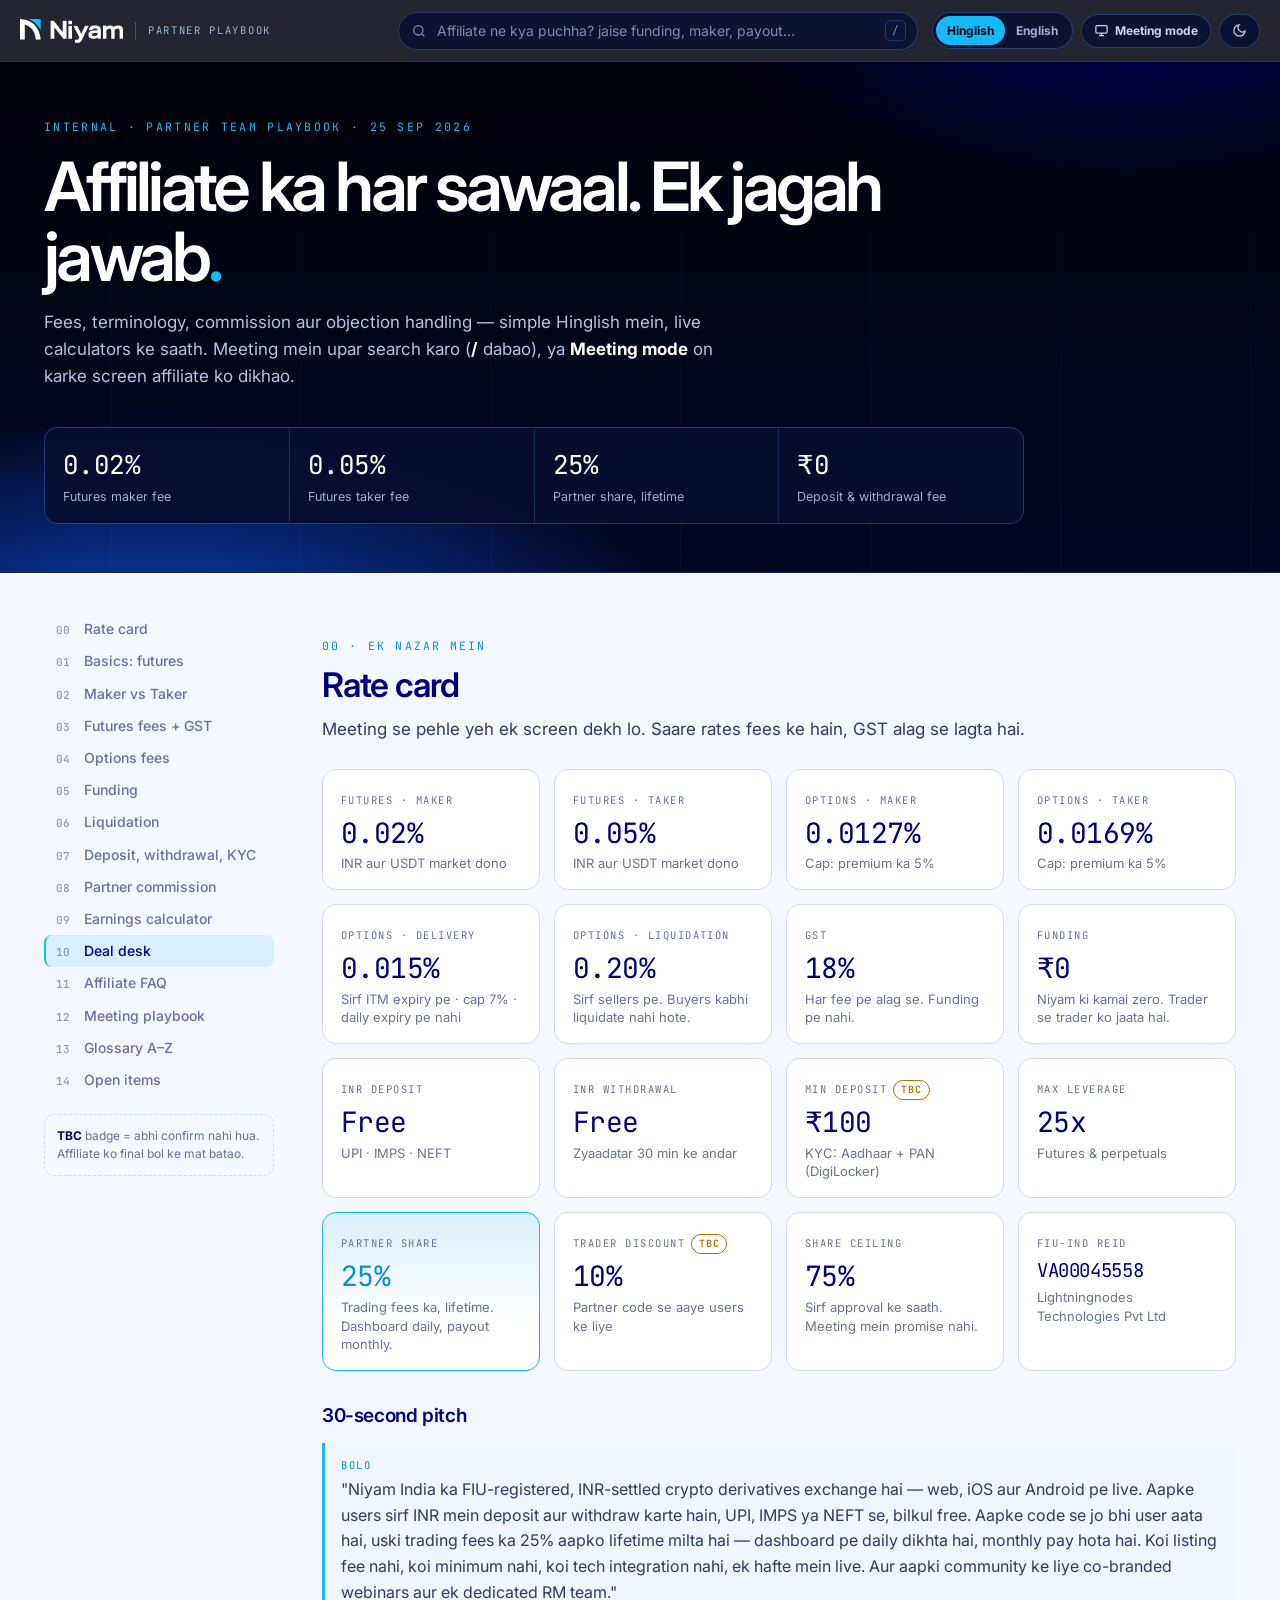
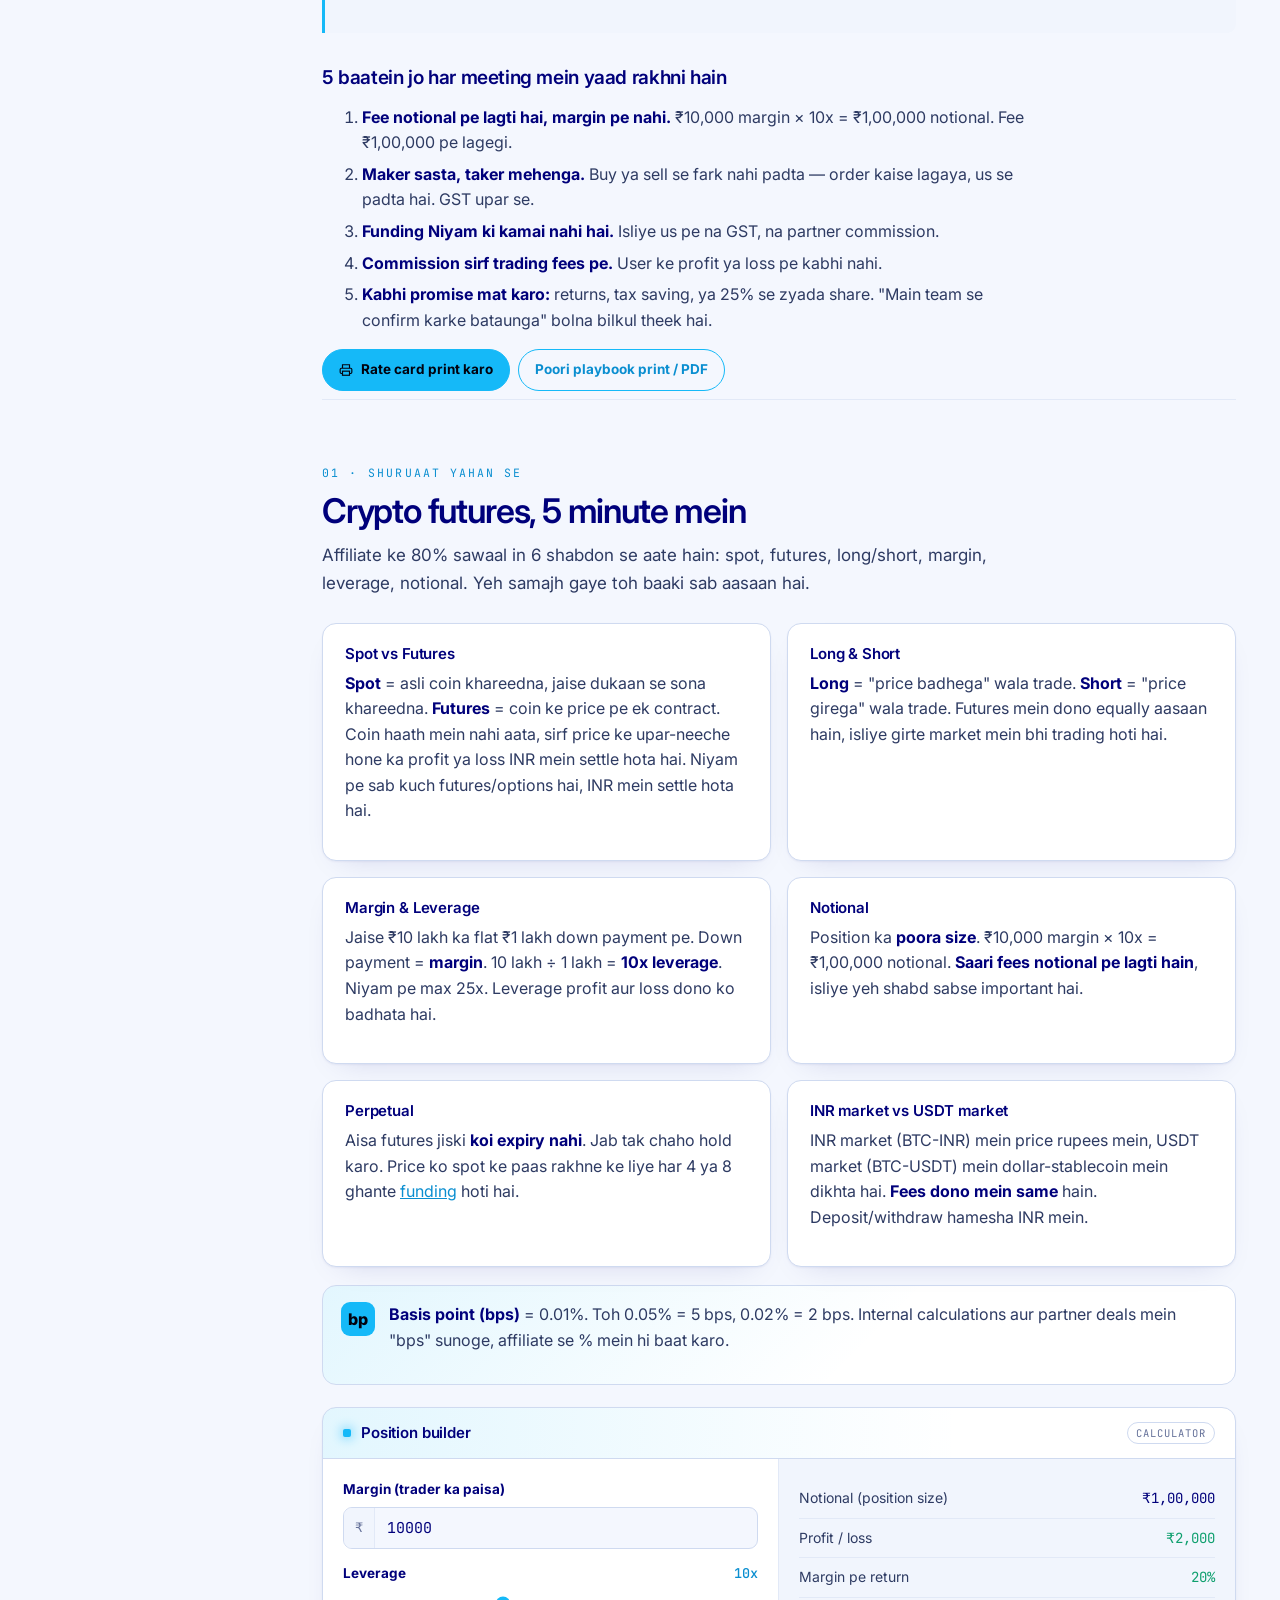
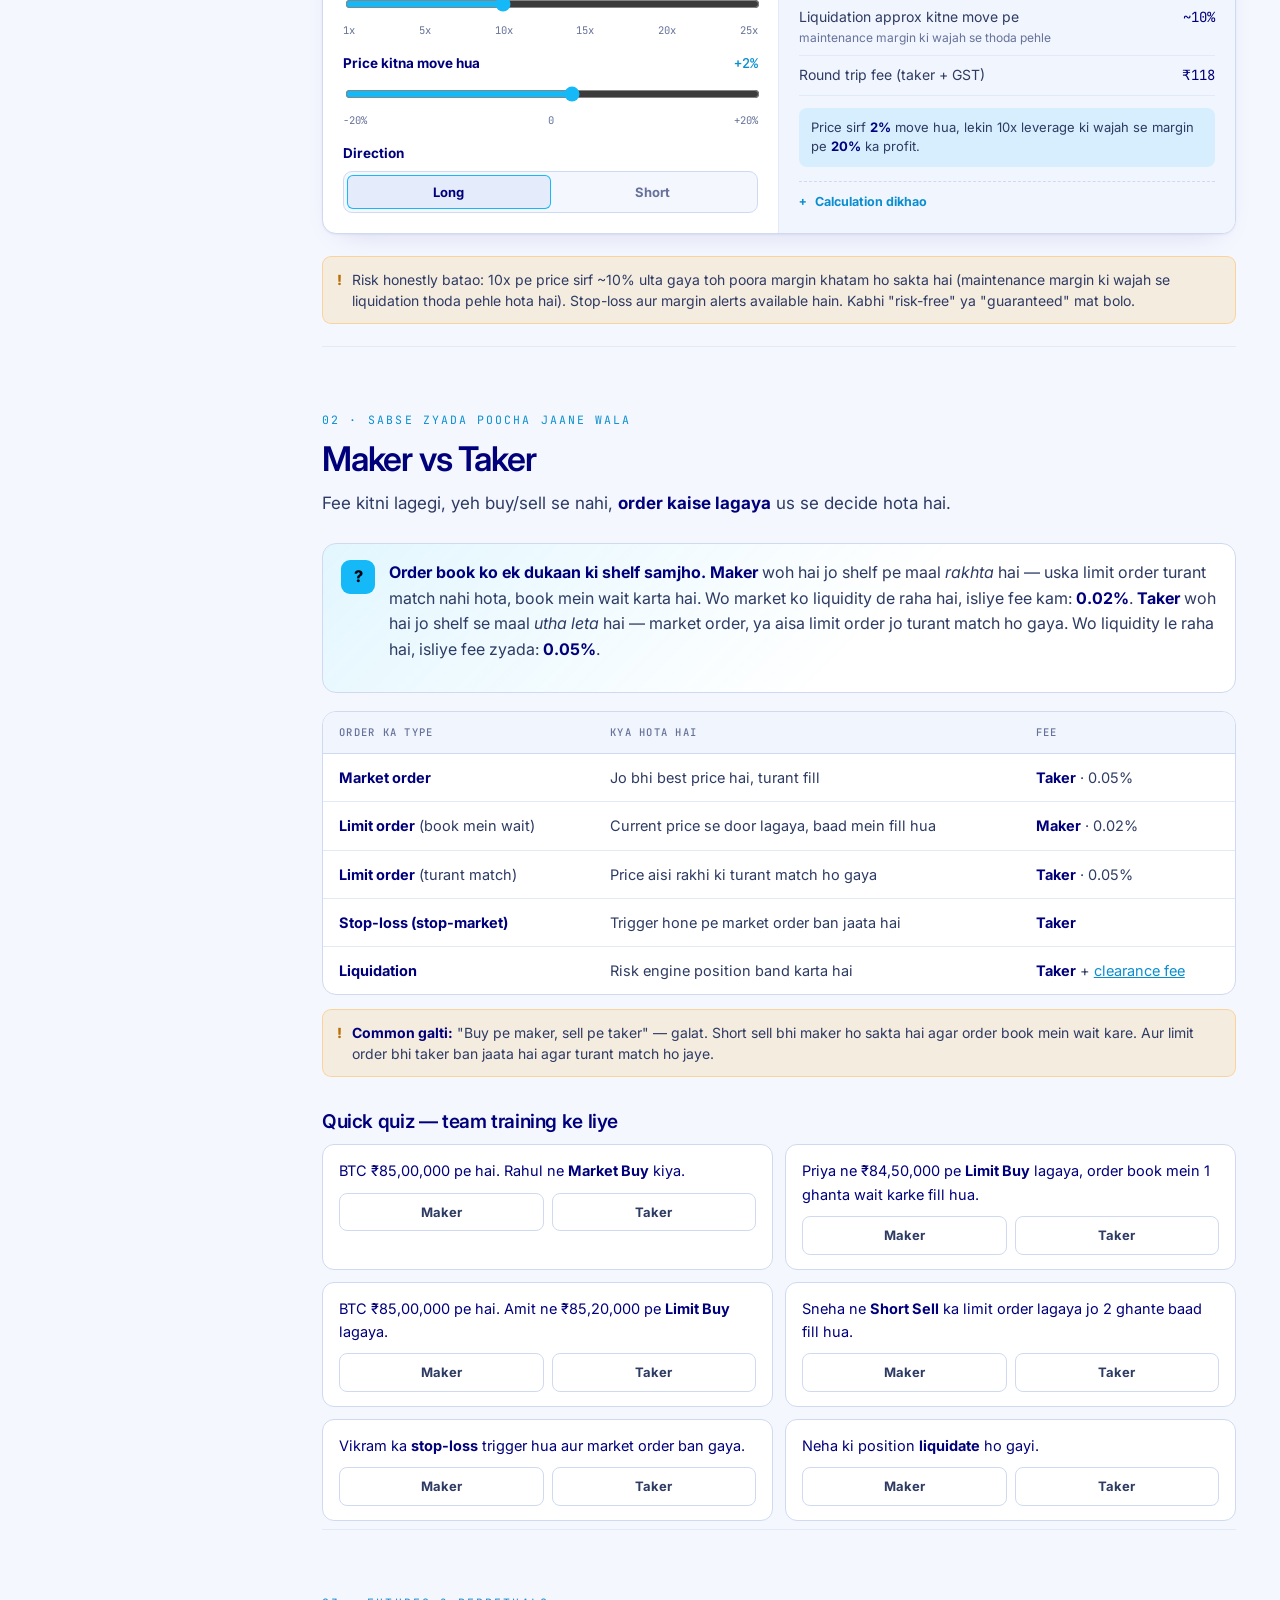
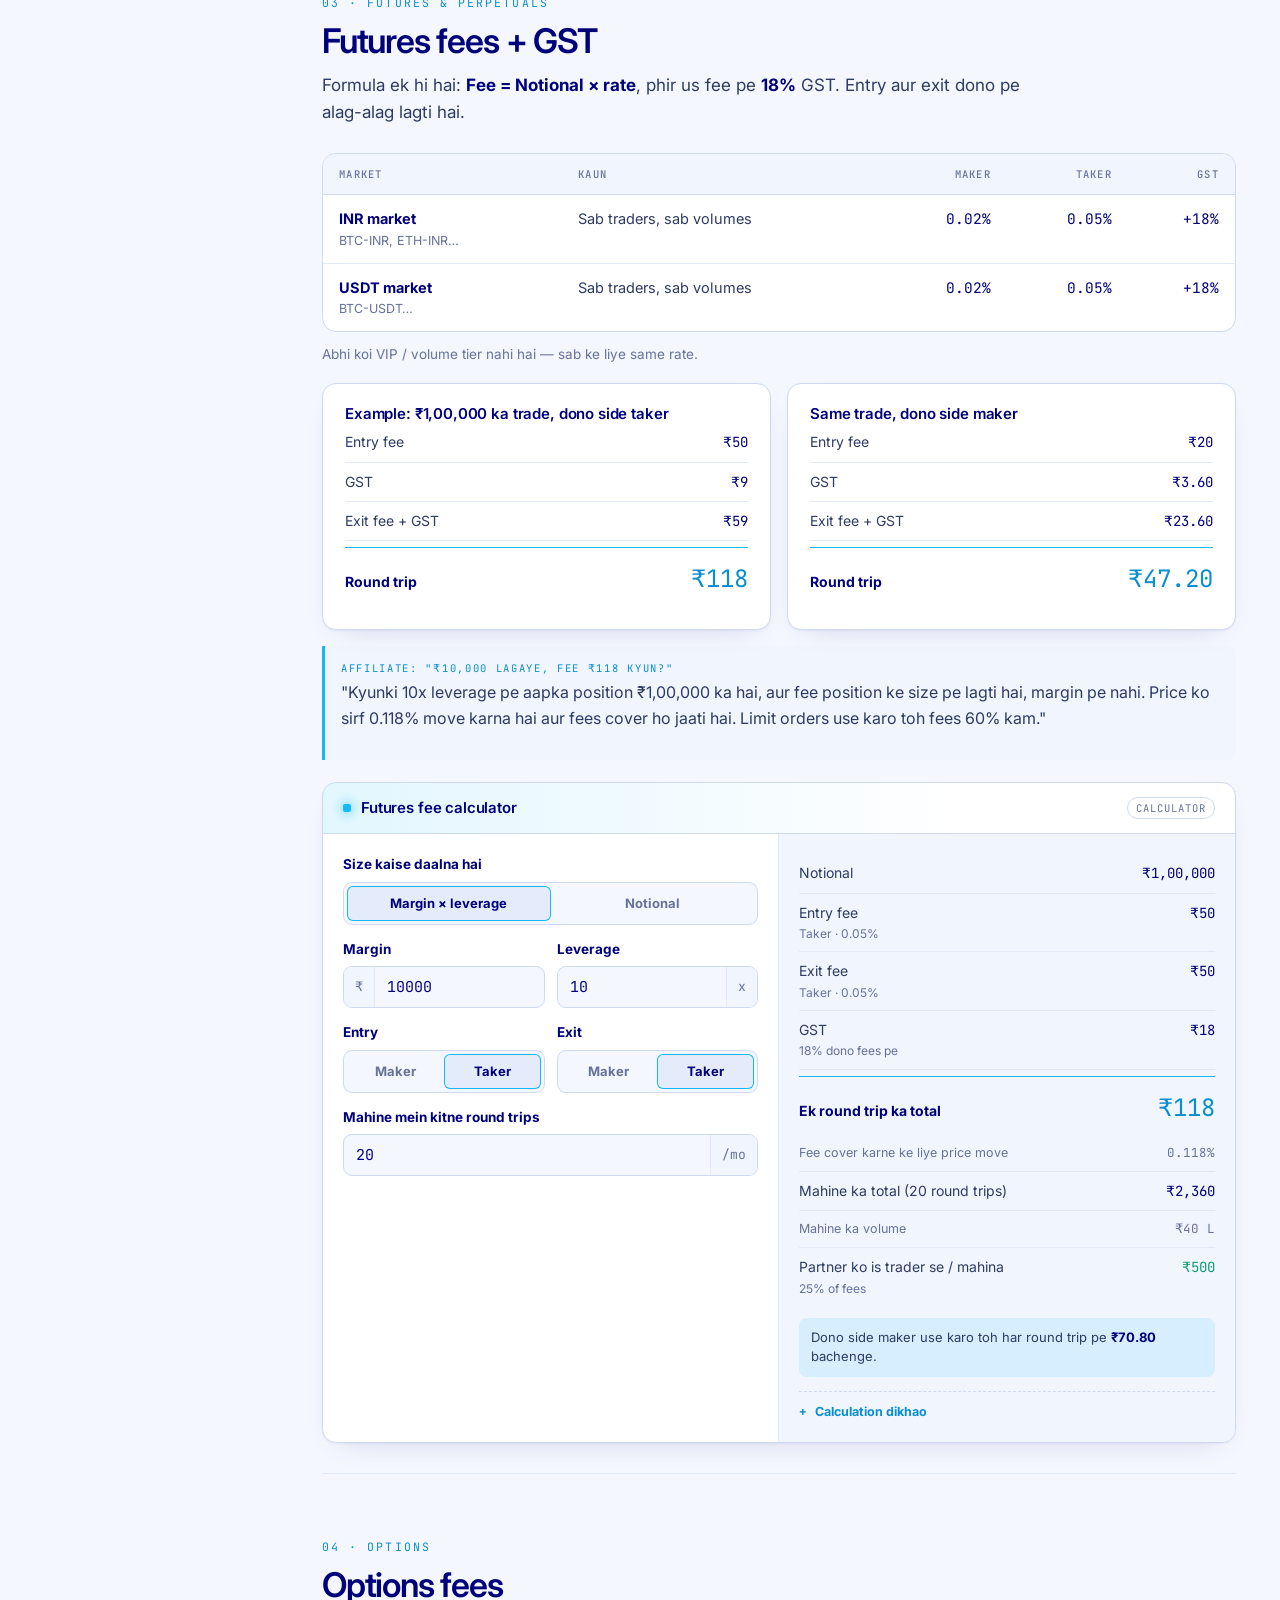
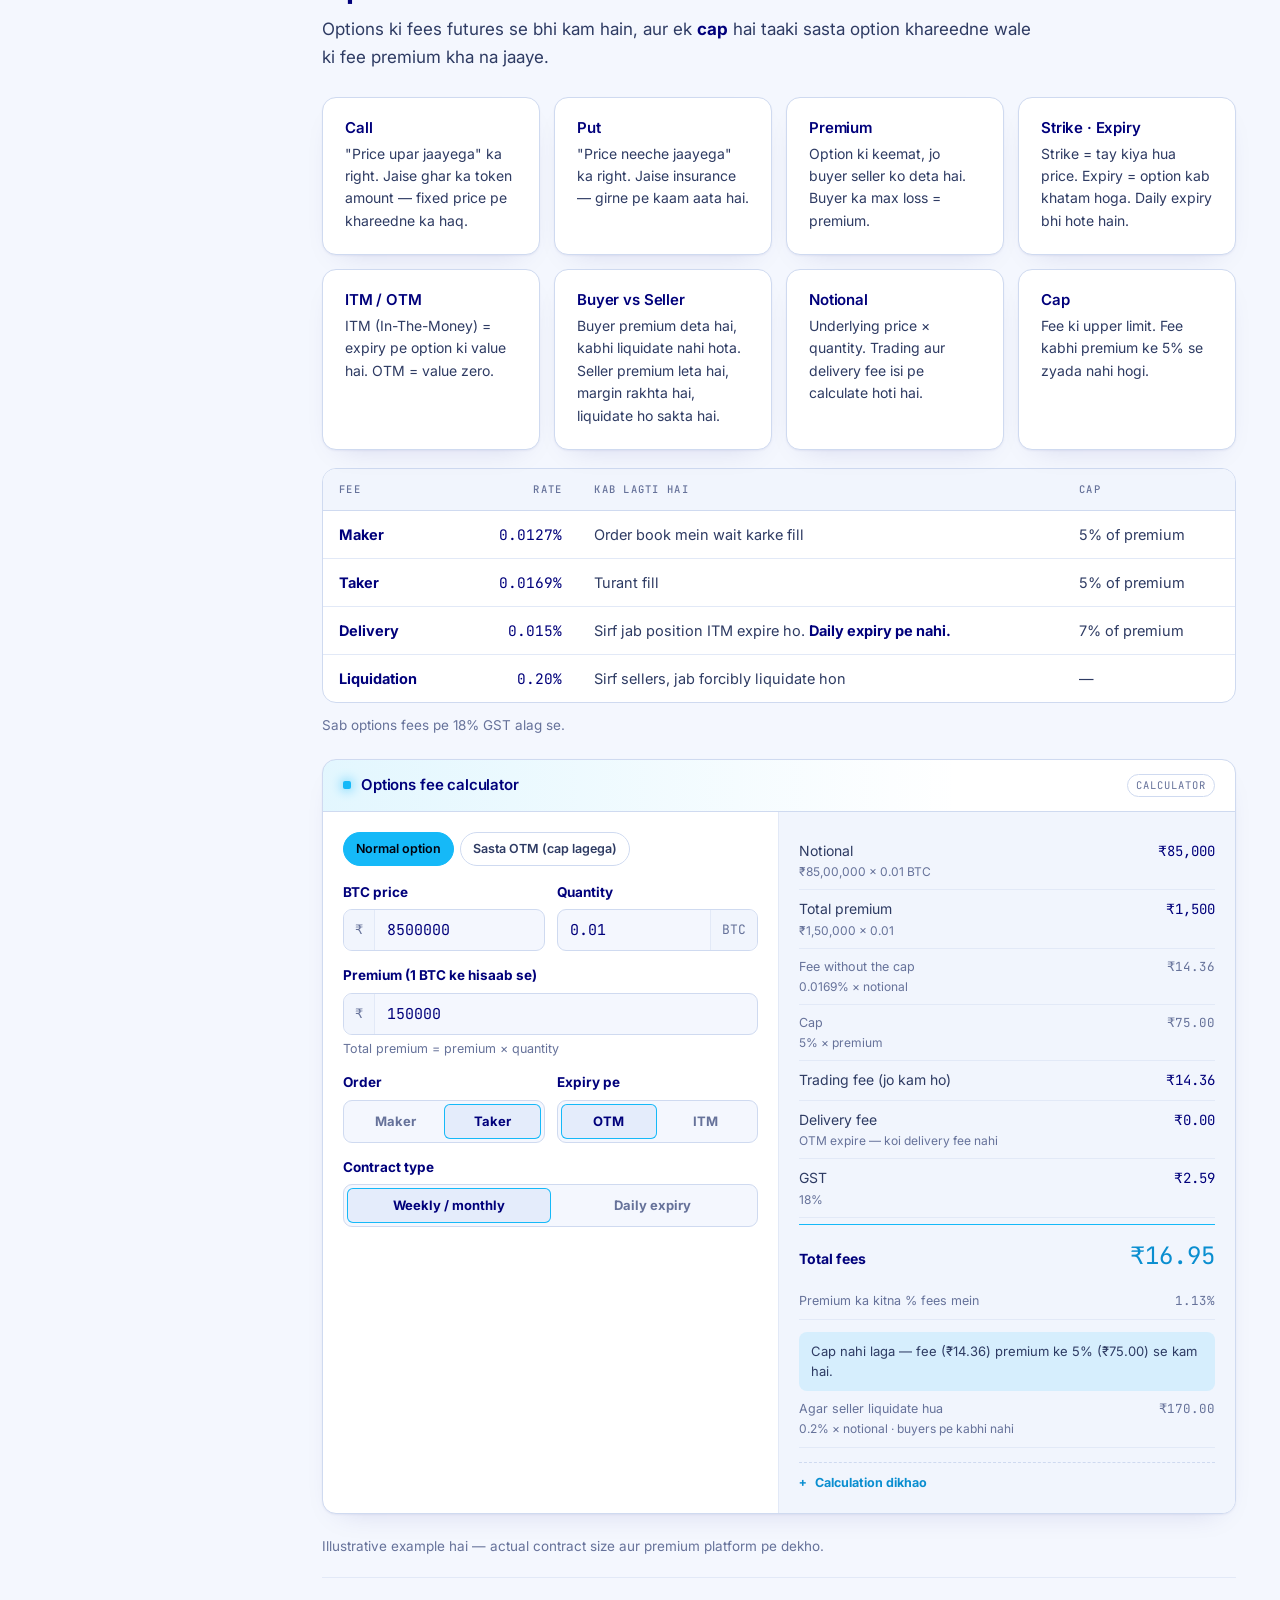
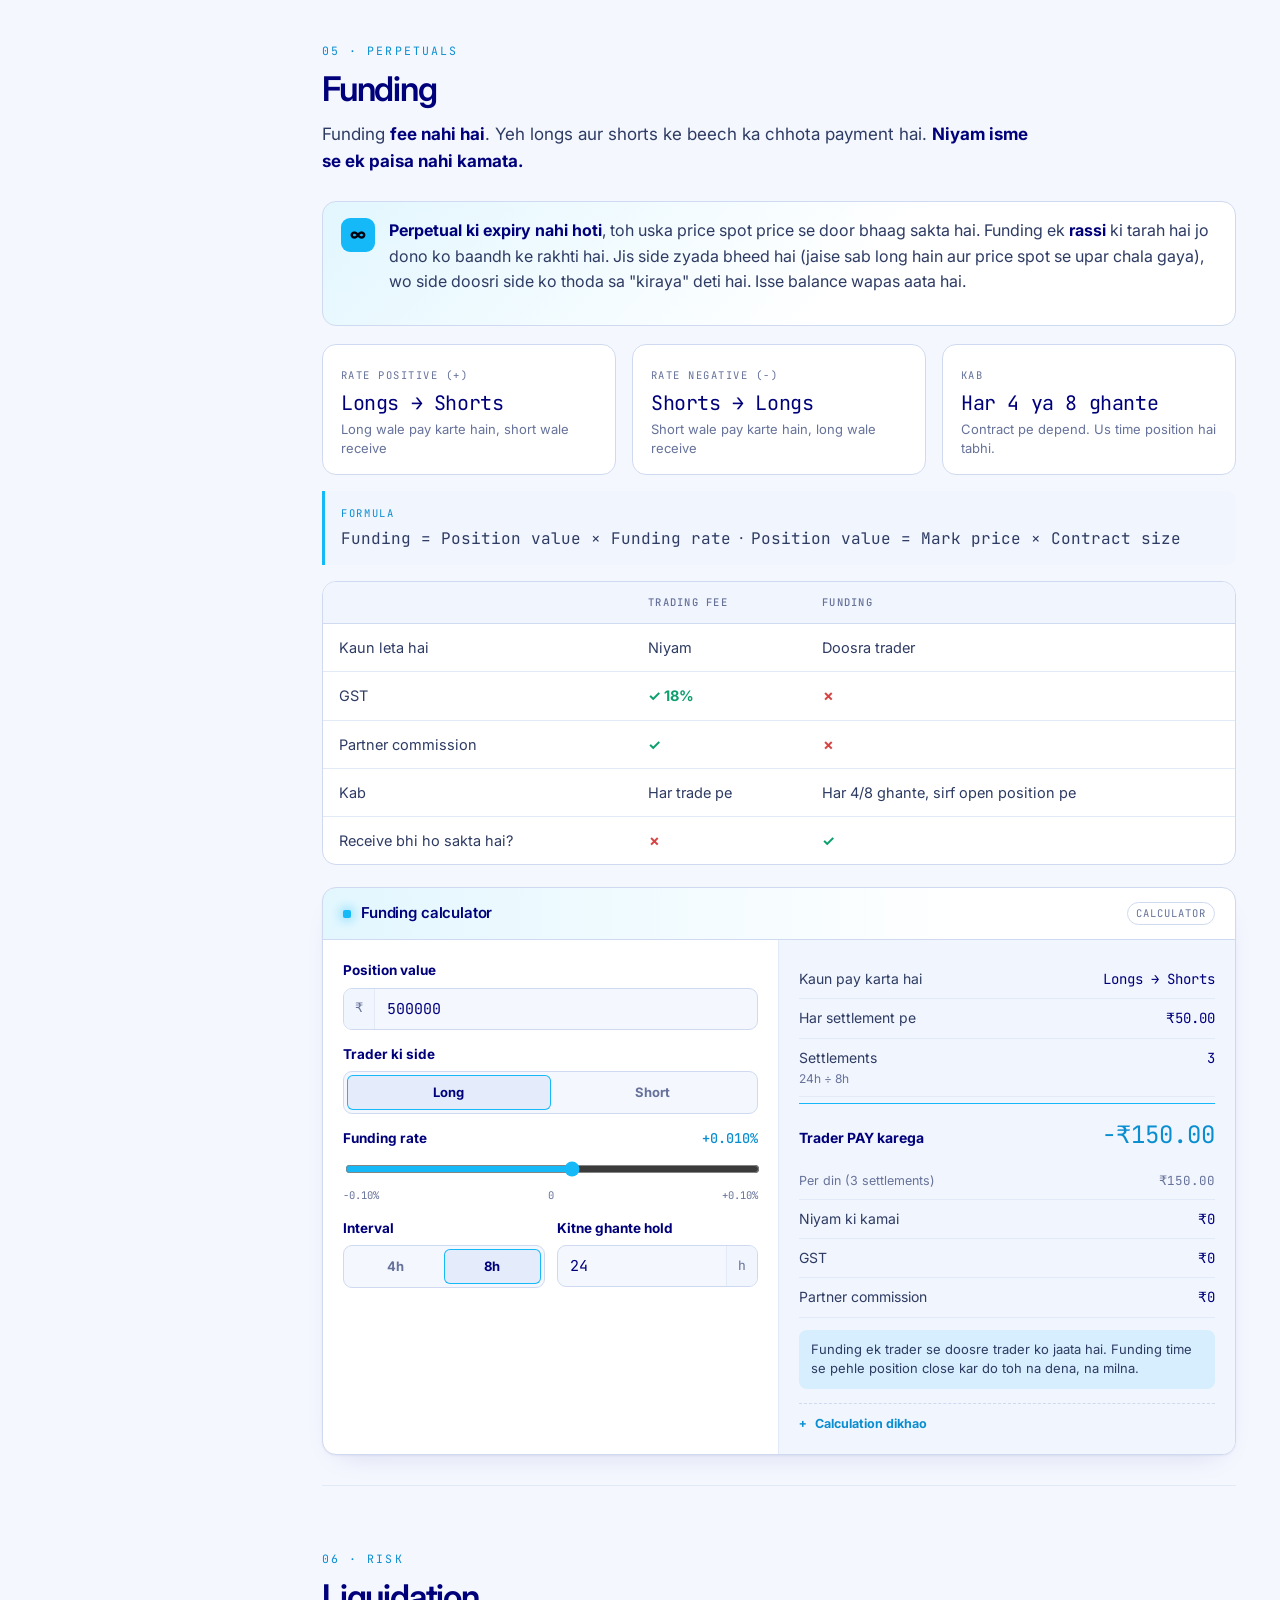
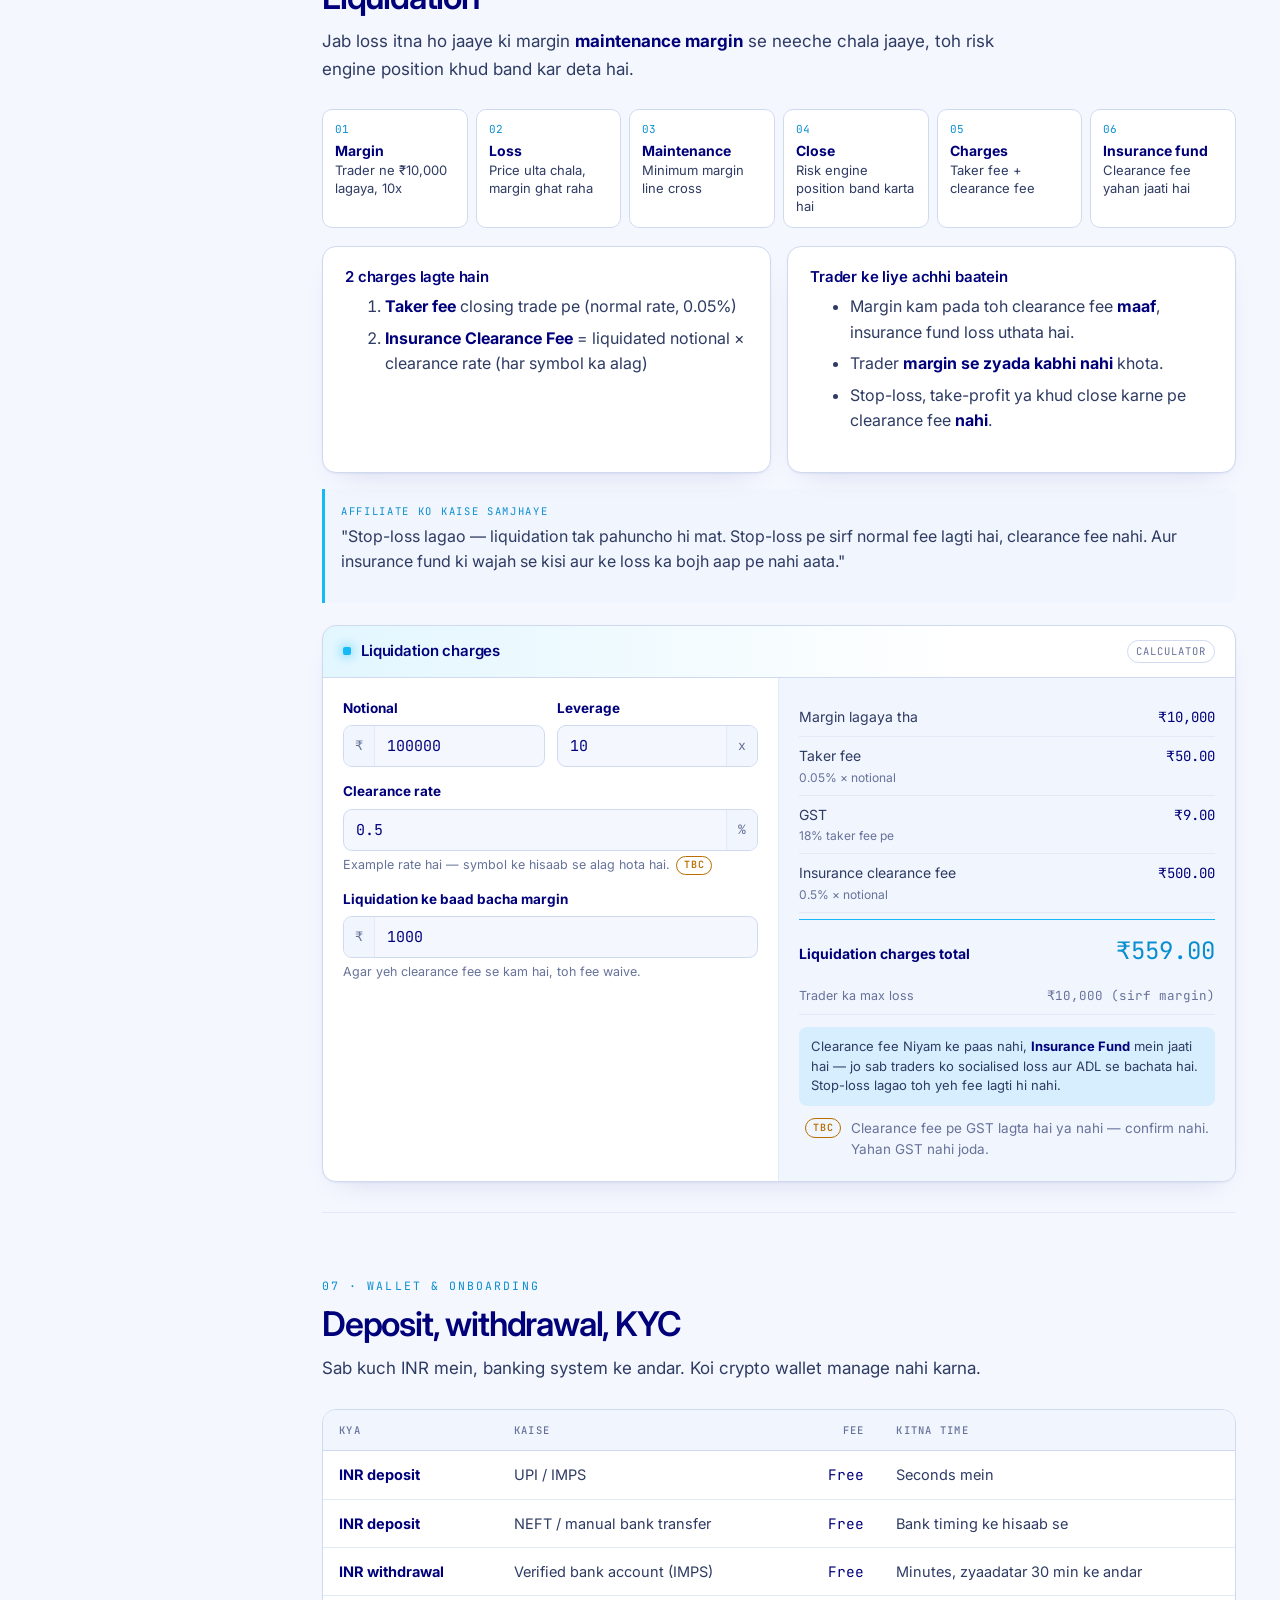
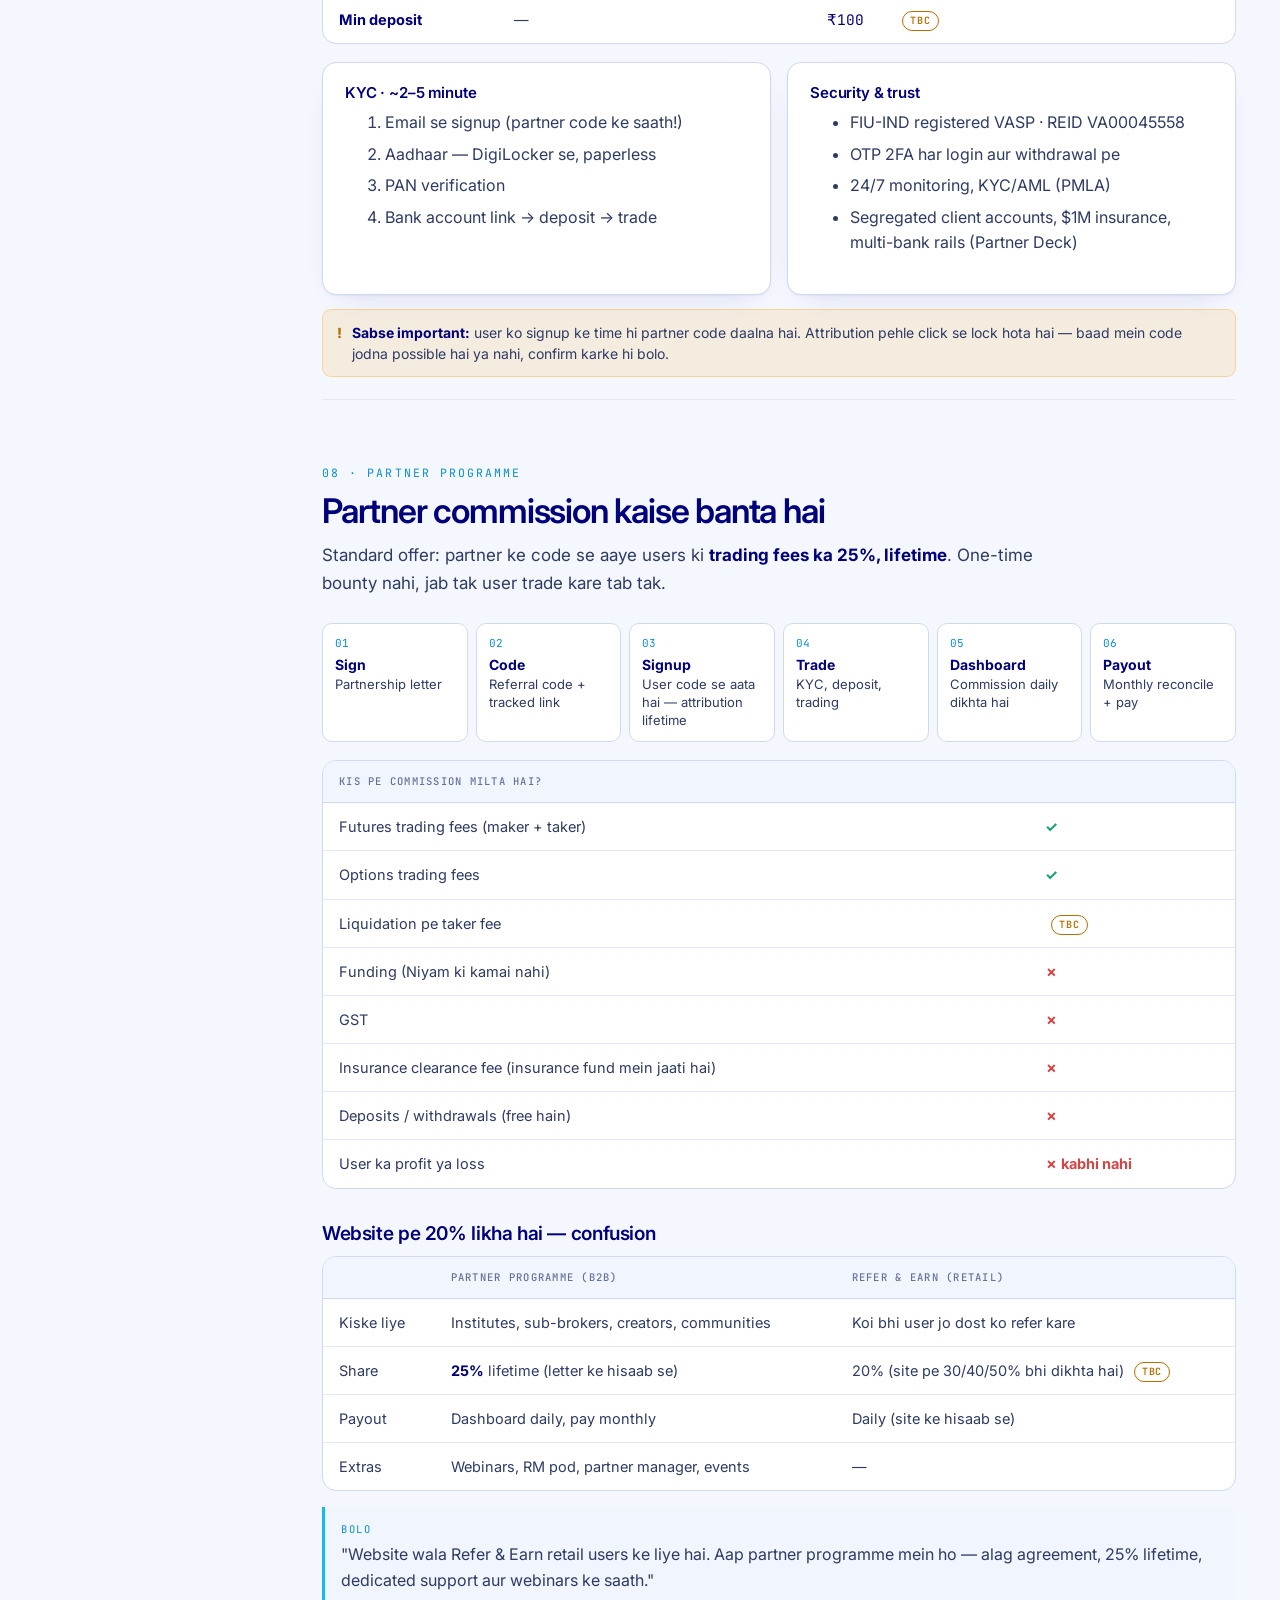
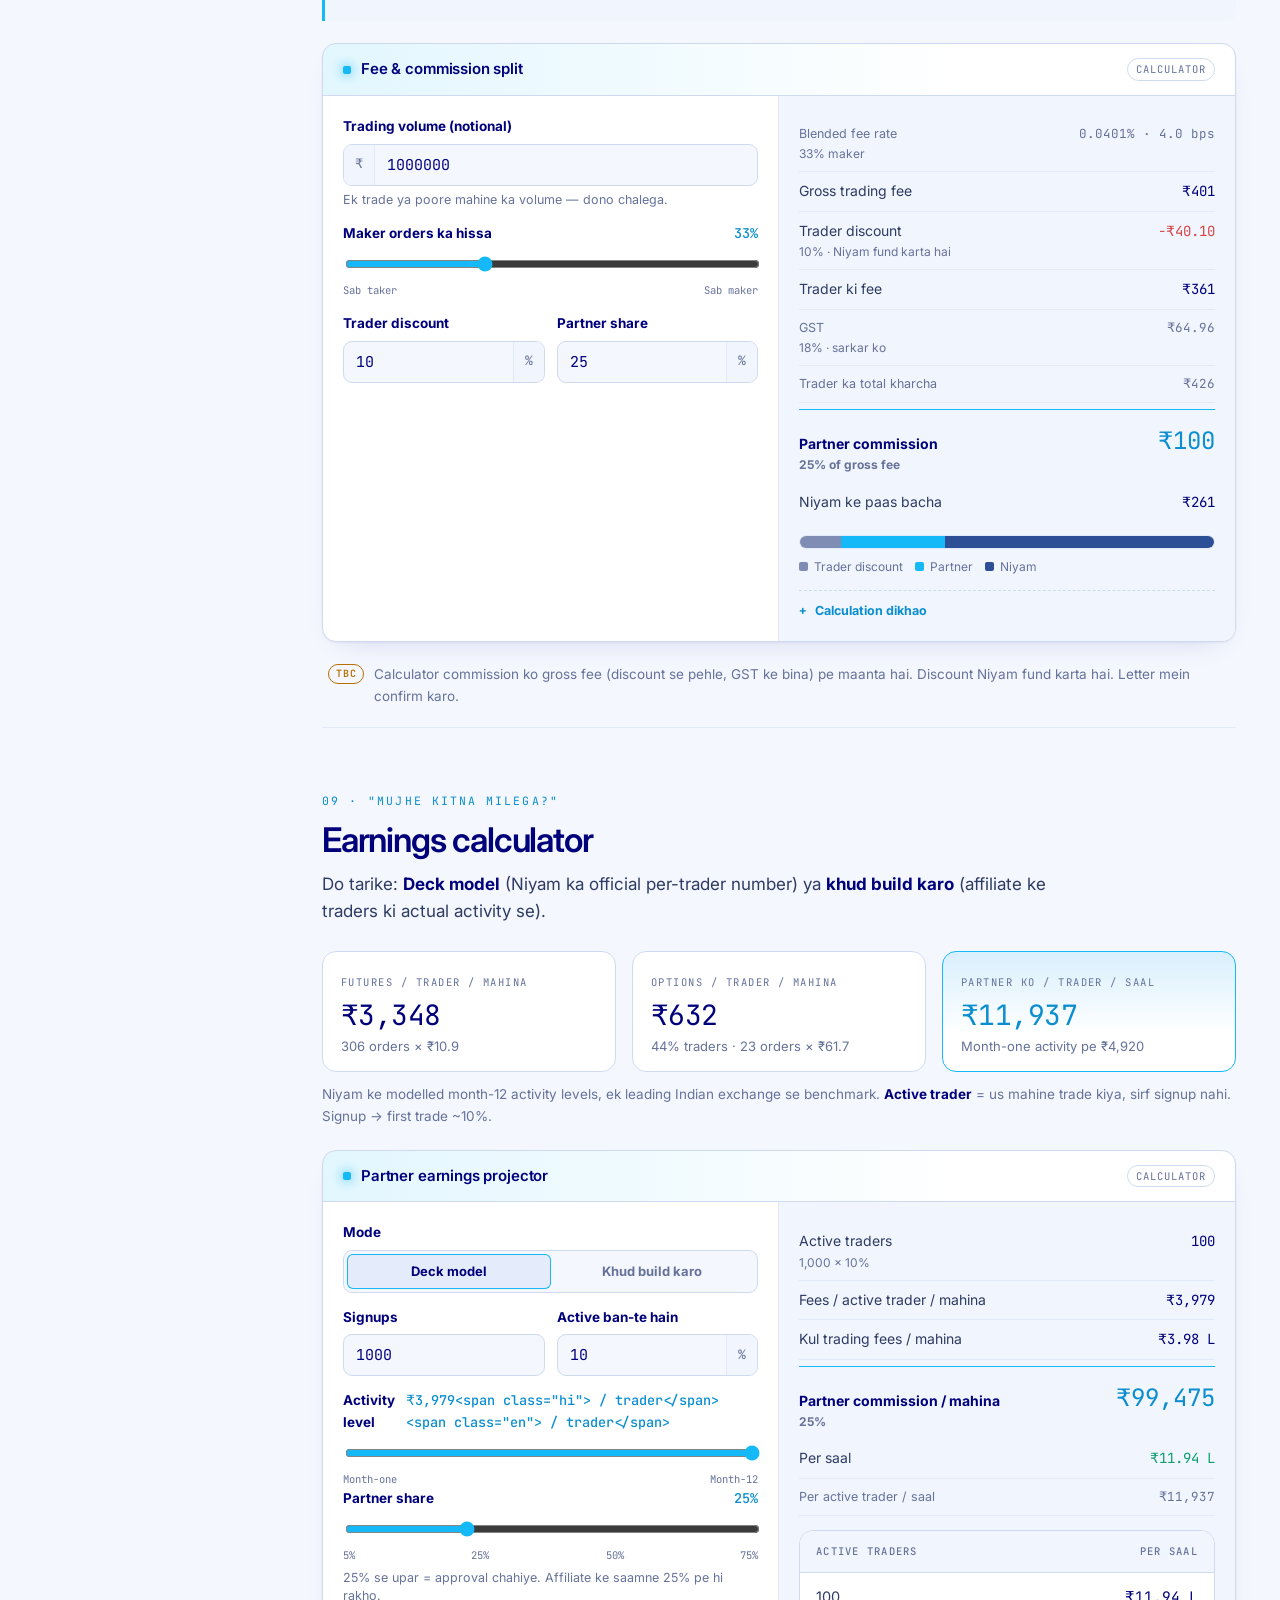
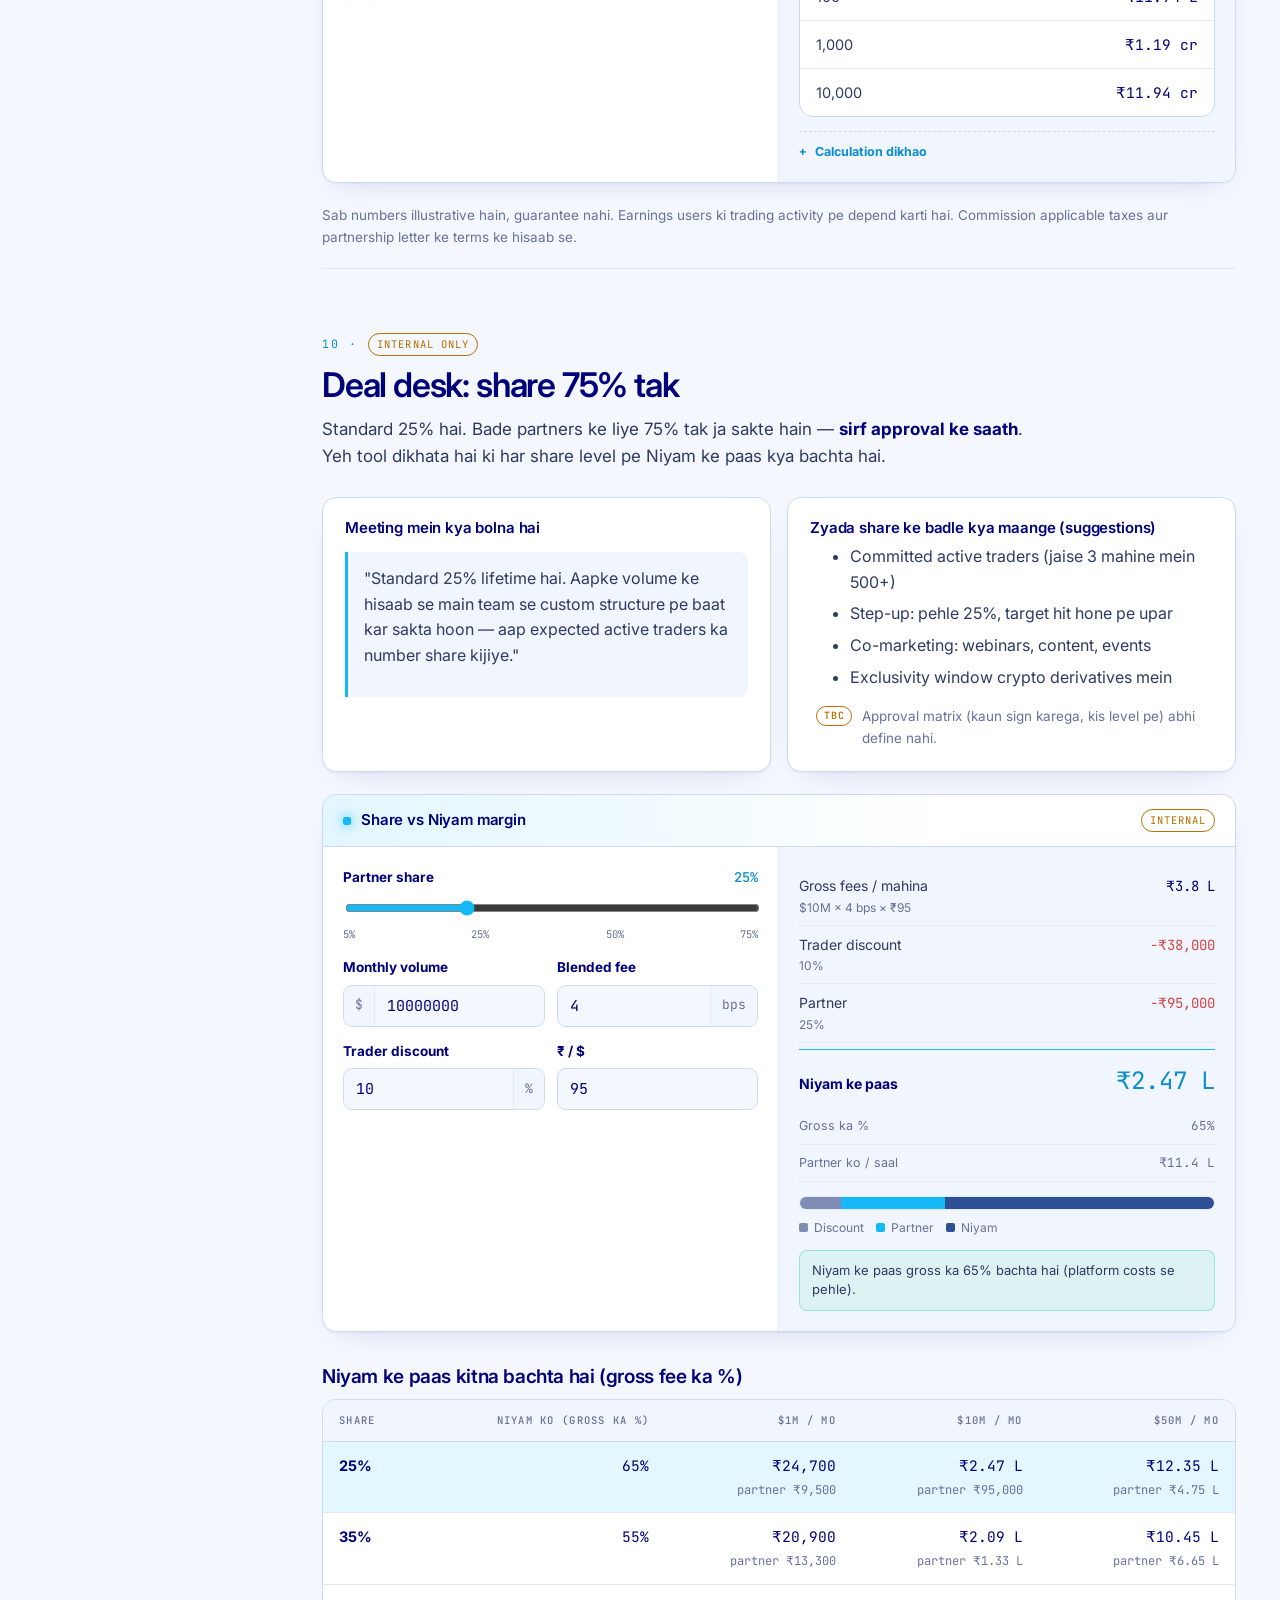
==== index.html @ 7d83d822 "Partner playbook: fees, terminology, commission and affiliate FAQ Internal guide for the partner tea" ====
<!DOCTYPE html>
<html lang="en" data-lang="hi" data-theme="dark" data-meeting="off">
<head>
<meta charset="utf-8">
<meta name="viewport" content="width=device-width, initial-scale=1">
<meta name="robots" content="noindex, nofollow">
<title>Niyam Partner Playbook</title>
<meta name="description" content="Internal playbook for the Niyam partner team: fees, terminology, commission and affiliate Q&A with live calculators.">
<link rel="icon" href="assets/img/niyam-logo.png">
<link rel="preconnect" href="https://fonts.googleapis.com">
<link rel="preconnect" href="https://fonts.gstatic.com" crossorigin>
<link href="https://fonts.googleapis.com/css2?family=Inter:wght@400;500;600;700;800&family=JetBrains+Mono:wght@400;500&display=swap" rel="stylesheet">
<link href="https://api.fontshare.com/v2/css?f[]=satoshi@400,500,700&display=swap" rel="stylesheet">
<link rel="stylesheet" href="assets/css/styles.css">
<script>
  // Apply saved preferences before paint.
  (function(){try{var d=document.documentElement,s=localStorage;
    var l=s.getItem('pb-lang'),t=s.getItem('pb-theme');
    if(l)d.dataset.lang=l;
    if(t)d.dataset.theme=t;else if(matchMedia('(prefers-color-scheme: light)').matches)d.dataset.theme='light';
  }catch(e){}})();
</script>
</head>
<body>

<!-- ============ TOP BAR ============ -->
<header class="topbar">
  <a class="brand" href="#top" aria-label="Niyam Partner Playbook, back to top">
    <img src="assets/img/niyam-logo.png" alt="Niyam">
    <span class="rule" aria-hidden="true"></span>
    <span class="tag">Partner Playbook</span>
  </a>
  <div class="search" role="search">
    <svg width="16" height="16" viewBox="0 0 24 24" fill="none" stroke="currentColor" stroke-width="2" aria-hidden="true"><circle cx="11" cy="11" r="7"/><path d="m20 20-3.5-3.5"/></svg>
    <input id="q" type="search" autocomplete="off" spellcheck="false" aria-label="Search the playbook" aria-controls="results">
    <kbd>/</kbd>
    <div class="results" id="results" role="listbox" hidden></div>
  </div>
  <div class="controls">
    <div class="seg" role="group" aria-label="Language">
      <button type="button" data-setlang="hi">Hinglish</button>
      <button type="button" data-setlang="en">English</button>
    </div>
    <button class="iconbtn" type="button" id="meetingBtn" aria-pressed="false" title="Hide internal notes before showing the screen to an affiliate">
      <svg width="15" height="15" viewBox="0 0 24 24" fill="none" stroke="currentColor" stroke-width="2" aria-hidden="true"><rect x="3" y="4" width="18" height="12" rx="2"/><path d="M8 20h8M12 16v4"/></svg>
      <span class="lbl">Meeting mode</span>
    </button>
    <button class="iconbtn" type="button" id="themeBtn" aria-label="Toggle light or dark theme">
      <svg width="15" height="15" viewBox="0 0 24 24" fill="none" stroke="currentColor" stroke-width="2" aria-hidden="true"><path d="M21 12.8A9 9 0 1 1 11.2 3a7 7 0 0 0 9.8 9.8z"/></svg>
    </button>
  </div>
</header>
<div class="ribbon" role="status">
  <span class="hi">Meeting mode ON — internal notes, Niyam margins aur deal desk chhupe hue hain. Screen share karna safe hai.</span>
  <span class="en">Meeting mode is on. Internal notes, Niyam margins and the deal desk are hidden, so the screen is safe to share.</span>
</div>

<!-- ============ HERO ============ -->
<section class="hero" id="top">
  <div class="hero-in">
    <p class="kicker">Internal · Partner team playbook · <span data-r="updated"></span></p>
    <h1><span class="hi">Affiliate ka har sawaal. Ek jagah jawab<span class="dot">.</span></span><span class="en">Every affiliate question. One place<span class="dot">.</span></span></h1>
    <p class="lede hi">Fees, terminology, commission aur objection handling — simple Hinglish mein, live calculators ke saath. Meeting mein upar search karo (<b style="color:#fff">/</b> dabao), ya <b style="color:#fff">Meeting mode</b> on karke screen affiliate ko dikhao.</p>
    <p class="lede en">Fees, terminology, commission and objection handling in plain language, with live calculators. During a meeting, search from the top bar (press <b style="color:#fff">/</b>) or turn on <b style="color:#fff">Meeting mode</b> before showing the screen to the affiliate.</p>
    <div class="hero-stats">
      <div><span class="v" data-r="futMaker"></span><span class="k"><span class="hi">Futures maker fee</span><span class="en">Futures maker fee</span></span></div>
      <div><span class="v" data-r="futTaker"></span><span class="k"><span class="hi">Futures taker fee</span><span class="en">Futures taker fee</span></span></div>
      <div><span class="v" data-r="share"></span><span class="k"><span class="hi">Partner share, lifetime</span><span class="en">Partner share, lifetime</span></span></div>
      <div><span class="v">₹0</span><span class="k"><span class="hi">Deposit &amp; withdrawal fee</span><span class="en">Deposit &amp; withdrawal fee</span></span></div>
    </div>
  </div>
</section>

<div class="layout">

<!-- ============ TOC ============ -->
<nav class="toc" aria-label="Sections">
  <ol id="tocList">
    <li><a href="#cheatsheet"><span class="n">00</span><span class="hi">Rate card</span><span class="en">Rate card</span></a></li>
    <li><a href="#basics"><span class="n">01</span><span class="hi">Basics: futures</span><span class="en">Futures basics</span></a></li>
    <li><a href="#makertaker"><span class="n">02</span>Maker vs Taker</a></li>
    <li><a href="#futures"><span class="n">03</span><span class="hi">Futures fees + GST</span><span class="en">Futures fees + GST</span></a></li>
    <li><a href="#options"><span class="n">04</span><span class="hi">Options fees</span><span class="en">Options fees</span></a></li>
    <li><a href="#funding"><span class="n">05</span>Funding</a></li>
    <li><a href="#liquidation"><span class="n">06</span>Liquidation</a></li>
    <li><a href="#wallet"><span class="n">07</span><span class="hi">Deposit, withdrawal, KYC</span><span class="en">Deposits, withdrawals, KYC</span></a></li>
    <li><a href="#commission"><span class="n">08</span><span class="hi">Partner commission</span><span class="en">Partner commission</span></a></li>
    <li><a href="#earnings"><span class="n">09</span><span class="hi">Earnings calculator</span><span class="en">Earnings calculator</span></a></li>
    <li class="internal"><a href="#dealdesk"><span class="n">10</span>Deal desk</a></li>
    <li><a href="#faq"><span class="n">11</span><span class="hi">Affiliate FAQ</span><span class="en">Affiliate FAQ</span></a></li>
    <li><a href="#meeting"><span class="n">12</span><span class="hi">Meeting playbook</span><span class="en">Meeting playbook</span></a></li>
    <li><a href="#glossary"><span class="n">13</span><span class="hi">Glossary A–Z</span><span class="en">Glossary A–Z</span></a></li>
    <li class="internal"><a href="#open"><span class="n">14</span><span class="hi">Open items</span><span class="en">Open items</span></a></li>
  </ol>
  <div class="tocfoot internal">
    <span class="hi"><b>TBC</b> badge = abhi confirm nahi hua. Affiliate ko final bol ke mat batao.</span>
    <span class="en"><b>TBC</b> badge = not confirmed yet. Don't present it to an affiliate as final.</span>
  </div>
</nav>

<main id="main">

<!-- ============ 00 CHEAT SHEET ============ -->
<section class="sec" id="cheatsheet">
  <div class="sec-hd">
    <div class="eyebrow">00 · <span class="hi">Ek nazar mein</span><span class="en">At a glance</span></div>
    <h2><span class="hi">Rate card</span><span class="en">Rate card</span></h2>
    <p class="lead hi">Meeting se pehle yeh ek screen dekh lo. Saare rates fees ke hain, GST alag se lagta hai.</p>
    <p class="lead en">Look at this one screen before any meeting. All rates are fees only; GST is charged on top.</p>
  </div>

  <div class="grid4">
    <div class="tile"><span class="k">Futures · Maker</span><span class="v" data-r="futMaker"></span><span class="d hi">INR aur USDT market dono</span><span class="d en">Both INR and USDT markets</span></div>
    <div class="tile"><span class="k">Futures · Taker</span><span class="v" data-r="futTaker"></span><span class="d hi">INR aur USDT market dono</span><span class="d en">Both INR and USDT markets</span></div>
    <div class="tile"><span class="k">Options · Maker</span><span class="v" data-r="optMaker"></span><span class="d hi">Cap: premium ka <span data-r="optCap"></span></span><span class="d en">Capped at <span data-r="optCap"></span> of premium</span></div>
    <div class="tile"><span class="k">Options · Taker</span><span class="v" data-r="optTaker"></span><span class="d hi">Cap: premium ka <span data-r="optCap"></span></span><span class="d en">Capped at <span data-r="optCap"></span> of premium</span></div>
    <div class="tile"><span class="k">Options · Delivery</span><span class="v" data-r="optDelivery"></span><span class="d hi">Sirf ITM expiry pe · cap <span data-r="optDeliveryCap"></span> · daily expiry pe nahi</span><span class="d en">ITM expiry only · cap <span data-r="optDeliveryCap"></span> · none on daily expiry</span></div>
    <div class="tile"><span class="k">Options · Liquidation</span><span class="v" data-r="optLiq"></span><span class="d hi">Sirf sellers pe. Buyers kabhi liquidate nahi hote.</span><span class="d en">Sellers only. Buyers are never liquidated.</span></div>
    <div class="tile"><span class="k">GST</span><span class="v" data-r="gst"></span><span class="d hi">Har fee pe alag se. Funding pe nahi.</span><span class="d en">On each fee separately. Not on funding.</span></div>
    <div class="tile"><span class="k">Funding</span><span class="v">₹0</span><span class="d hi">Niyam ki kamai zero. Trader se trader ko jaata hai.</span><span class="d en">Niyam earns nothing. It flows trader to trader.</span></div>
    <div class="tile"><span class="k">INR deposit</span><span class="v">Free</span><span class="d">UPI · IMPS · NEFT</span></div>
    <div class="tile"><span class="k">INR withdrawal</span><span class="v">Free</span><span class="d hi">Zyaadatar 30 min ke andar</span><span class="d en">Most within 30 minutes</span></div>
    <div class="tile"><span class="k"><span class="hi">Min deposit</span><span class="en">Min deposit</span><span class="tbc internal" title="Site says Rs 100 in one place and 'No minimum deposit' in the footer">TBC</span></span><span class="v" data-r="minDep"></span><span class="d hi">KYC: Aadhaar + PAN (DigiLocker)</span><span class="d en">KYC: Aadhaar + PAN (DigiLocker)</span></div>
    <div class="tile"><span class="k">Max leverage</span><span class="v" data-r="maxLev"></span><span class="d hi">Futures &amp; perpetuals</span><span class="d en">Futures &amp; perpetuals</span></div>
    <div class="tile hl"><span class="k">Partner share</span><span class="v" data-r="share"></span><span class="d hi">Trading fees ka, lifetime. Dashboard daily, payout monthly.</span><span class="d en">Of trading fees, for life. Dashboard daily, paid monthly.</span></div>
    <div class="tile"><span class="k"><span class="hi">Trader discount</span><span class="en">Trader discount</span><span class="tbc" title="Site shows 10% (refer page) and 30% for 2 months (homepage)">TBC</span></span><span class="v" data-r="disc"></span><span class="d hi">Partner code se aaye users ke liye</span><span class="d en">For users who join with a partner code</span></div>
    <div class="tile internal"><span class="k">Share ceiling</span><span class="v" data-r="shareMax"></span><span class="d hi">Sirf approval ke saath. Meeting mein promise nahi.</span><span class="d en">Only with approval. Never promise it in the room.</span></div>
    <div class="tile"><span class="k">FIU-IND REID</span><span class="v" style="font-size:19px" data-r="fiuReid"></span><span class="d">Lightningnodes Technologies Pvt Ltd</span></div>
  </div>

  <div class="subsec">
    <h3><span class="hi">30-second pitch</span><span class="en">The 30-second pitch</span></h3>
    <div class="say">
      <span class="who"><span class="hi">Bolo</span><span class="en">Say</span></span>
      <p class="hi">"Niyam India ka FIU-registered, INR-settled crypto derivatives exchange hai — web, iOS aur Android pe live. Aapke users sirf INR mein deposit aur withdraw karte hain, UPI, IMPS ya NEFT se, bilkul free. Aapke code se jo bhi user aata hai, uski trading fees ka <span data-r="share"></span> aapko lifetime milta hai — dashboard pe daily dikhta hai, monthly pay hota hai. Koi listing fee nahi, koi minimum nahi, koi tech integration nahi, ek hafte mein live. Aur aapki community ke liye co-branded webinars aur ek dedicated RM team."</p>
      <p class="en">"Niyam is an FIU-registered, INR-settled crypto derivatives exchange, live today on web, iOS and Android. Your users deposit and withdraw only in INR, over UPI, IMPS or NEFT, completely free. Every user who joins with your code earns you <span data-r="share"></span> of their trading fees for life. You see it on a dashboard daily and get paid monthly. No listing fee, no minimums, no tech integration, and you can be live within a week. Your community also gets co-branded webinars and a dedicated RM team."</p>
    </div>
  </div>

  <div class="subsec">
    <h3><span class="hi">5 baatein jo har meeting mein yaad rakhni hain</span><span class="en">5 things to remember in every meeting</span></h3>
    <ol class="prose">
      <li class="hi"><b>Fee notional pe lagti hai, margin pe nahi.</b> ₹10,000 margin × 10x = ₹1,00,000 notional. Fee ₹1,00,000 pe lagegi.</li>
      <li class="en"><b>Fees are charged on notional, not margin.</b> ₹10,000 margin × 10x = ₹1,00,000 notional, and the fee is on ₹1,00,000.</li>
      <li class="hi"><b>Maker sasta, taker mehenga.</b> Buy ya sell se fark nahi padta — order kaise lagaya, us se padta hai. GST upar se.</li>
      <li class="en"><b>Maker is cheaper than taker.</b> Buy or sell doesn't matter; how the order was placed does. GST is on top.</li>
      <li class="hi"><b>Funding Niyam ki kamai nahi hai.</b> Isliye us pe na GST, na partner commission.</li>
      <li class="en"><b>Funding is not Niyam revenue.</b> So there is no GST and no partner commission on it.</li>
      <li class="hi"><b>Commission sirf trading fees pe.</b> User ke profit ya loss pe kabhi nahi.</li>
      <li class="en"><b>Commission is on trading fees only.</b> Never on a user's profit or loss.</li>
      <li class="hi"><b>Kabhi promise mat karo:</b> returns, tax saving, ya <span data-r="share"></span> se zyada share. "Main team se confirm karke bataunga" bolna bilkul theek hai.</li>
      <li class="en"><b>Never promise</b> returns, tax savings, or a share above <span data-r="share"></span>. "Let me confirm with the team" is always a fine answer.</li>
    </ol>
    <div class="actions">
      <button class="btn" type="button" id="printCheat">
        <svg width="14" height="14" viewBox="0 0 24 24" fill="none" stroke="currentColor" stroke-width="2" aria-hidden="true"><path d="M6 9V3h12v6M6 18H4a2 2 0 0 1-2-2v-5a2 2 0 0 1 2-2h16a2 2 0 0 1 2 2v5a2 2 0 0 1-2 2h-2"/><rect x="6" y="14" width="12" height="7"/></svg>
        <span class="hi">Rate card print karo</span><span class="en">Print rate card</span>
      </button>
      <button class="btn ghost" type="button" id="printAll"><span class="hi">Poori playbook print / PDF</span><span class="en">Print full playbook / PDF</span></button>
    </div>
  </div>
</section>

<!-- ============ 01 BASICS ============ -->
<section class="sec" id="basics">
  <div class="sec-hd">
    <div class="eyebrow">01 · <span class="hi">Shuruaat yahan se</span><span class="en">Start here</span></div>
    <h2><span class="hi">Crypto futures, 5 minute mein</span><span class="en">Crypto futures in 5 minutes</span></h2>
    <p class="lead hi">Affiliate ke 80% sawaal in 6 shabdon se aate hain: spot, futures, long/short, margin, leverage, notional. Yeh samajh gaye toh baaki sab aasaan hai.</p>
    <p class="lead en">About 80% of affiliate questions come back to six words: spot, futures, long/short, margin, leverage, notional. Once these click, everything else is easy.</p>
  </div>

  <div class="grid2">
    <div class="card card-pad">
      <h4><span class="hi">Spot vs Futures</span><span class="en">Spot vs Futures</span></h4>
      <p class="hi" style="margin-top:8px"><b>Spot</b> = asli coin khareedna, jaise dukaan se sona khareedna. <b>Futures</b> = coin ke price pe ek contract. Coin haath mein nahi aata, sirf price ke upar-neeche hone ka profit ya loss INR mein settle hota hai. Niyam pe sab kuch futures/options hai, INR mein settle hota hai.</p>
      <p class="en" style="margin-top:8px"><b>Spot</b> means buying the actual coin, like buying gold from a shop. <b>Futures</b> are a contract on the coin's price. You never hold the coin; only the profit or loss from the price move settles, in INR. Everything on Niyam is futures or options, settled in INR.</p>
    </div>
    <div class="card card-pad">
      <h4>Long &amp; Short</h4>
      <p class="hi" style="margin-top:8px"><b>Long</b> = "price badhega" wala trade. <b>Short</b> = "price girega" wala trade. Futures mein dono equally aasaan hain, isliye girte market mein bhi trading hoti hai.</p>
      <p class="en" style="margin-top:8px"><b>Long</b> is a bet that the price will rise. <b>Short</b> is a bet that it will fall. In futures both are equally easy, which is why people trade in falling markets too.</p>
    </div>
    <div class="card card-pad">
      <h4><span class="hi">Margin &amp; Leverage</span><span class="en">Margin &amp; Leverage</span></h4>
      <p class="hi" style="margin-top:8px">Jaise ₹10 lakh ka flat ₹1 lakh down payment pe. Down payment = <b>margin</b>. 10 lakh ÷ 1 lakh = <b>10x leverage</b>. Niyam pe max <span data-r="maxLev"></span>. Leverage profit aur loss dono ko badhata hai.</p>
      <p class="en" style="margin-top:8px">Like buying a ₹10 lakh flat with a ₹1 lakh down payment. The down payment is the <b>margin</b>; 10 lakh ÷ 1 lakh = <b>10x leverage</b>. Niyam allows up to <span data-r="maxLev"></span>. Leverage magnifies both profit and loss.</p>
    </div>
    <div class="card card-pad">
      <h4>Notional</h4>
      <p class="hi" style="margin-top:8px">Position ka <b>poora size</b>. ₹10,000 margin × 10x = ₹1,00,000 notional. <b>Saari fees notional pe lagti hain</b>, isliye yeh shabd sabse important hai.</p>
      <p class="en" style="margin-top:8px">The <b>full size</b> of the position. ₹10,000 margin × 10x = ₹1,00,000 notional. <b>Every fee is charged on notional</b>, which makes this the most important word here.</p>
    </div>
    <div class="card card-pad">
      <h4>Perpetual</h4>
      <p class="hi" style="margin-top:8px">Aisa futures jiski <b>koi expiry nahi</b>. Jab tak chaho hold karo. Price ko spot ke paas rakhne ke liye har 4 ya 8 ghante <a href="#funding">funding</a> hoti hai.</p>
      <p class="en" style="margin-top:8px">A future with <b>no expiry date</b>; hold it as long as you like. <a href="#funding">Funding</a> every 4 or 8 hours keeps its price close to spot.</p>
    </div>
    <div class="card card-pad">
      <h4><span class="hi">INR market vs USDT market</span><span class="en">INR market vs USDT market</span></h4>
      <p class="hi" style="margin-top:8px">INR market (BTC-INR) mein price rupees mein, USDT market (BTC-USDT) mein dollar-stablecoin mein dikhta hai. <b>Fees dono mein same</b> hain. Deposit/withdraw hamesha INR mein.</p>
      <p class="en" style="margin-top:8px">The INR market (BTC-INR) quotes prices in rupees; the USDT market (BTC-USDT) quotes in a dollar stablecoin. <b>Fees are the same in both.</b> Deposits and withdrawals are always in INR.</p>
    </div>
  </div>

  <div class="analogy">
    <div class="ic">bp</div>
    <div>
      <p class="hi"><b>Basis point (bps)</b> = 0.01%. Toh <span data-r="futTaker"></span> = 5 bps, <span data-r="futMaker"></span> = 2 bps. Internal calculations aur partner deals mein "bps" sunoge, affiliate se % mein hi baat karo.</p>
      <p class="en"><b>Basis point (bps)</b> = 0.01%. So <span data-r="futTaker"></span> = 5 bps and <span data-r="futMaker"></span> = 2 bps. You'll hear "bps" internally and in partner deals; with affiliates, talk in %.</p>
    </div>
  </div>

  <div class="calc" id="calc-pb">
    <div class="calc-hd"><h4><span class="hi">Position builder</span><span class="en">Position builder</span></h4><span class="pill">Calculator</span></div>
    <div class="calc-bd">
      <div class="calc-in">
        <div class="f"><label for="pb_m"><span class="hi">Margin (trader ka paisa)</span><span class="en">Margin (trader's money)</span></label>
          <div class="in"><span class="ax">₹</span><input id="pb_m" type="number" value="10000" min="0" step="1000"></div></div>
        <div class="f"><label for="pb_l">Leverage <output id="pb_lo"></output></label>
          <input id="pb_l" type="range" min="1" max="25" step="1" value="10">
          <div class="rangeticks"><span>1x</span><span>5x</span><span>10x</span><span>15x</span><span>20x</span><span>25x</span></div></div>
        <div class="f"><label for="pb_mv"><span class="hi">Price kitna move hua</span><span class="en">Price move</span> <output id="pb_mvo"></output></label>
          <input id="pb_mv" type="range" min="-20" max="20" step="0.5" value="2">
          <div class="rangeticks"><span>−20%</span><span>0</span><span>+20%</span></div></div>
        <div class="f"><div class="lbl"><span class="hi">Direction</span><span class="en">Direction</span></div>
          <div class="tog" data-tog="pb_side"><button type="button" data-v="long" aria-pressed="true">Long</button><button type="button" data-v="short" aria-pressed="false">Short</button></div></div>
      </div>
      <div class="calc-out" id="pb_out" aria-live="polite"></div>
    </div>
  </div>
  <div class="warn"><span class="ic">!</span><div>
    <span class="hi">Risk honestly batao: 10x pe price sirf ~10% ulta gaya toh poora margin khatam ho sakta hai (maintenance margin ki wajah se liquidation thoda pehle hota hai). Stop-loss aur margin alerts available hain. Kabhi "risk-free" ya "guaranteed" mat bolo.</span>
    <span class="en">Be honest about risk: at 10x, a move of only ~10% against the trader can wipe out the whole margin (liquidation happens slightly earlier because of maintenance margin). Stop-loss and margin alerts are available. Never say "risk-free" or "guaranteed".</span>
  </div></div>
</section>

<!-- ============ 02 MAKER / TAKER ============ -->
<section class="sec" id="makertaker">
  <div class="sec-hd">
    <div class="eyebrow">02 · <span class="hi">Sabse zyada poocha jaane wala</span><span class="en">Most asked</span></div>
    <h2>Maker vs Taker</h2>
    <p class="lead hi">Fee kitni lagegi, yeh buy/sell se nahi, <b>order kaise lagaya</b> us se decide hota hai.</p>
    <p class="lead en">Which fee applies depends on <b>how the order was placed</b>, not on whether it's a buy or a sell.</p>
  </div>

  <div class="analogy">
    <div class="ic">?</div>
    <div>
      <p class="hi"><b>Order book ko ek dukaan ki shelf samjho.</b> <b>Maker</b> woh hai jo shelf pe maal <i>rakhta</i> hai — uska limit order turant match nahi hota, book mein wait karta hai. Wo market ko liquidity de raha hai, isliye fee kam: <b data-r="futMaker"></b>. <b>Taker</b> woh hai jo shelf se maal <i>utha leta</i> hai — market order, ya aisa limit order jo turant match ho gaya. Wo liquidity le raha hai, isliye fee zyada: <b data-r="futTaker"></b>.</p>
      <p class="en"><b>Think of the order book as a shop shelf.</b> A <b>maker</b> <i>puts</i> goods on the shelf: their limit order doesn't match right away and waits in the book. They add liquidity, so they pay less: <b data-r="futMaker"></b>. A <b>taker</b> <i>takes</i> goods off the shelf with a market order, or a limit order that matches instantly. They remove liquidity, so they pay more: <b data-r="futTaker"></b>.</p>
    </div>
  </div>

  <div class="tablewrap">
    <table class="t">
      <thead><tr><th><span class="hi">Order ka type</span><span class="en">Order type</span></th><th><span class="hi">Kya hota hai</span><span class="en">What happens</span></th><th>Fee</th></tr></thead>
      <tbody>
        <tr><td><b>Market order</b></td><td><span class="hi">Jo bhi best price hai, turant fill</span><span class="en">Fills instantly at the best available price</span></td><td><b>Taker</b> · <span data-r="futTaker"></span></td></tr>
        <tr><td><b>Limit order</b> <span class="hi">(book mein wait)</span><span class="en">(rests in the book)</span></td><td><span class="hi">Current price se door lagaya, baad mein fill hua</span><span class="en">Placed away from the market, filled later</span></td><td><b>Maker</b> · <span data-r="futMaker"></span></td></tr>
        <tr><td><b>Limit order</b> <span class="hi">(turant match)</span><span class="en">(matches instantly)</span></td><td><span class="hi">Price aisi rakhi ki turant match ho gaya</span><span class="en">Priced so it matched immediately</span></td><td><b>Taker</b> · <span data-r="futTaker"></span></td></tr>
        <tr><td><b>Stop-loss (stop-market)</b></td><td><span class="hi">Trigger hone pe market order ban jaata hai</span><span class="en">Becomes a market order when triggered</span></td><td><b>Taker</b></td></tr>
        <tr><td><b>Liquidation</b></td><td><span class="hi">Risk engine position band karta hai</span><span class="en">The risk engine closes the position</span></td><td><b>Taker</b> + <a href="#liquidation">clearance fee</a></td></tr>
      </tbody>
    </table>
  </div>

  <div class="warn"><span class="ic">!</span><div>
    <span class="hi"><b>Common galti:</b> "Buy pe maker, sell pe taker" — galat. Short sell bhi maker ho sakta hai agar order book mein wait kare. Aur limit order bhi taker ban jaata hai agar turant match ho jaye.</span>
    <span class="en"><b>Common mistake:</b> "buy is maker, sell is taker" is wrong. A short sell can be maker if it waits in the book, and a limit order becomes taker if it matches instantly.</span>
  </div></div>

  <div class="subsec">
    <h3><span class="hi">Quick quiz — team training ke liye</span><span class="en">Quick quiz for team training</span></h3>
    <div class="quiz" id="quiz"></div>
  </div>
</section>

<!-- ============ 03 FUTURES FEES ============ -->
<section class="sec" id="futures">
  <div class="sec-hd">
    <div class="eyebrow">03 · Futures &amp; Perpetuals</div>
    <h2><span class="hi">Futures fees + GST</span><span class="en">Futures fees + GST</span></h2>
    <p class="lead hi">Formula ek hi hai: <b>Fee = Notional × rate</b>, phir us fee pe <b data-r="gst"></b> GST. Entry aur exit dono pe alag-alag lagti hai.</p>
    <p class="lead en">One formula: <b>Fee = Notional × rate</b>, then <b data-r="gst"></b> GST on that fee. It is charged separately on entry and on exit.</p>
  </div>

  <div class="tablewrap">
    <table class="t">
      <thead><tr><th>Market</th><th><span class="hi">Kaun</span><span class="en">Who</span></th><th class="num">Maker</th><th class="num">Taker</th><th class="num">GST</th></tr></thead>
      <tbody>
        <tr><td><b>INR market</b> <span class="d">BTC-INR, ETH-INR…</span></td><td><span class="hi">Sab traders, sab volumes</span><span class="en">All traders, all volumes</span></td><td class="num" data-r="futMaker"></td><td class="num" data-r="futTaker"></td><td class="num">+<span data-r="gst"></span></td></tr>
        <tr><td><b>USDT market</b> <span class="d">BTC-USDT…</span></td><td><span class="hi">Sab traders, sab volumes</span><span class="en">All traders, all volumes</span></td><td class="num" data-r="futMaker"></td><td class="num" data-r="futTaker"></td><td class="num">+<span data-r="gst"></span></td></tr>
      </tbody>
    </table>
  </div>
  <p class="note hi">Abhi koi VIP / volume tier nahi hai — sab ke liye same rate.</p>
  <p class="note en">There are no VIP or volume tiers today; everyone pays the same rate.</p>

  <div class="grid2" style="margin-top:18px">
    <div class="card card-pad">
      <h4><span class="hi">Example: ₹1,00,000 ka trade, dono side taker</span><span class="en">Example: ₹1,00,000 trade, taker both sides</span></h4>
      <div class="o"><span class="l">Entry fee</span><span class="v" data-x="tk1L"></span></div>
      <div class="o"><span class="l">GST</span><span class="v" data-x="tk1Lg"></span></div>
      <div class="o"><span class="l">Exit fee + GST</span><span class="v" data-x="tk1Lt"></span></div>
      <div class="o big"><span class="l">Round trip</span><span class="v" data-x="rtTk"></span></div>
    </div>
    <div class="card card-pad">
      <h4><span class="hi">Same trade, dono side maker</span><span class="en">Same trade, maker both sides</span></h4>
      <div class="o"><span class="l">Entry fee</span><span class="v" data-x="mk1L"></span></div>
      <div class="o"><span class="l">GST</span><span class="v" data-x="mk1Lg"></span></div>
      <div class="o"><span class="l">Exit fee + GST</span><span class="v" data-x="mk1Lt"></span></div>
      <div class="o big"><span class="l">Round trip</span><span class="v" data-x="rtMk"></span></div>
    </div>
  </div>

  <div class="say">
    <span class="who"><span class="hi">Affiliate: "₹10,000 lagaye, fee ₹118 kyun?"</span><span class="en">Affiliate: "I put in ₹10,000, why ₹118 in fees?"</span></span>
    <p class="hi">"Kyunki 10x leverage pe aapka position ₹1,00,000 ka hai, aur fee position ke size pe lagti hai, margin pe nahi. Price ko sirf <span data-x="rtTkPctG"></span> move karna hai aur fees cover ho jaati hai. Limit orders use karo toh fees 60% kam."</p>
    <p class="en">"At 10x leverage your position is ₹1,00,000, and fees are charged on position size, not margin. The price only needs to move <span data-x="rtTkPctG"></span> to cover them. Use limit orders and fees drop by 60%."</p>
  </div>

  <div class="calc" id="calc-fc">
    <div class="calc-hd"><h4><span class="hi">Futures fee calculator</span><span class="en">Futures fee calculator</span></h4><span class="pill">Calculator</span></div>
    <div class="calc-bd">
      <div class="calc-in">
        <div class="f"><div class="lbl"><span class="hi">Size kaise daalna hai</span><span class="en">Enter size as</span></div>
          <div class="tog" data-tog="fc_mode"><button type="button" data-v="margin" aria-pressed="true">Margin × leverage</button><button type="button" data-v="notional" aria-pressed="false">Notional</button></div></div>
        <div class="two" data-show="fc_mode=margin">
          <div class="f"><label for="fc_m">Margin</label><div class="in"><span class="ax">₹</span><input id="fc_m" type="number" value="10000" min="0" step="1000"></div></div>
          <div class="f"><label for="fc_l">Leverage</label><div class="in"><input id="fc_l" type="number" value="10" min="1" max="25" step="1"><span class="ax r">x</span></div></div>
        </div>
        <div class="f" data-show="fc_mode=notional"><label for="fc_n">Notional</label><div class="in"><span class="ax">₹</span><input id="fc_n" type="number" value="100000" min="0" step="10000"></div></div>
        <div class="two">
          <div class="f"><div class="lbl">Entry</div><div class="tog" data-tog="fc_en"><button type="button" data-v="m" aria-pressed="false">Maker</button><button type="button" data-v="t" aria-pressed="true">Taker</button></div></div>
          <div class="f"><div class="lbl">Exit</div><div class="tog" data-tog="fc_ex"><button type="button" data-v="m" aria-pressed="false">Maker</button><button type="button" data-v="t" aria-pressed="true">Taker</button></div></div>
        </div>
        <div class="f"><label for="fc_tr"><span class="hi">Mahine mein kitne round trips</span><span class="en">Round trips per month</span></label><div class="in"><input id="fc_tr" type="number" value="20" min="0" step="1"><span class="ax r">/mo</span></div></div>
      </div>
      <div class="calc-out" id="fc_out" aria-live="polite"></div>
    </div>
  </div>
</section>

<!-- ============ 04 OPTIONS ============ -->
<section class="sec" id="options">
  <div class="sec-hd">
    <div class="eyebrow">04 · Options</div>
    <h2><span class="hi">Options fees</span><span class="en">Options fees</span></h2>
    <p class="lead hi">Options ki fees futures se bhi kam hain, aur ek <b>cap</b> hai taaki sasta option khareedne wale ki fee premium kha na jaaye.</p>
    <p class="lead en">Options fees are even lower than futures, and there's a <b>cap</b> so fees never eat a cheap option's premium.</p>
  </div>

  <div class="grid4">
    <div class="card card-pad"><h4>Call</h4><p class="hi" style="margin:6px 0 0;font-size:14px">"Price upar jaayega" ka right. Jaise ghar ka token amount — fixed price pe khareedne ka haq.</p><p class="en" style="margin:6px 0 0;font-size:14px">The right to gain if the price rises, like a token amount that locks a purchase price.</p></div>
    <div class="card card-pad"><h4>Put</h4><p class="hi" style="margin:6px 0 0;font-size:14px">"Price neeche jaayega" ka right. Jaise insurance — girne pe kaam aata hai.</p><p class="en" style="margin:6px 0 0;font-size:14px">The right to gain if the price falls, like insurance that pays out on a drop.</p></div>
    <div class="card card-pad"><h4>Premium</h4><p class="hi" style="margin:6px 0 0;font-size:14px">Option ki keemat, jo buyer seller ko deta hai. Buyer ka max loss = premium.</p><p class="en" style="margin:6px 0 0;font-size:14px">The option's price, paid by the buyer to the seller. A buyer's maximum loss is the premium.</p></div>
    <div class="card card-pad"><h4>Strike · Expiry</h4><p class="hi" style="margin:6px 0 0;font-size:14px">Strike = tay kiya hua price. Expiry = option kab khatam hoga. Daily expiry bhi hote hain.</p><p class="en" style="margin:6px 0 0;font-size:14px">Strike is the agreed price. Expiry is when the option ends. Daily expiries exist too.</p></div>
    <div class="card card-pad"><h4>ITM / OTM</h4><p class="hi" style="margin:6px 0 0;font-size:14px">ITM (In-The-Money) = expiry pe option ki value hai. OTM = value zero.</p><p class="en" style="margin:6px 0 0;font-size:14px">ITM (in the money) means the option has value at expiry. OTM means it's worth zero.</p></div>
    <div class="card card-pad"><h4><span class="hi">Buyer vs Seller</span><span class="en">Buyer vs Seller</span></h4><p class="hi" style="margin:6px 0 0;font-size:14px">Buyer premium deta hai, kabhi liquidate nahi hota. Seller premium leta hai, margin rakhta hai, liquidate ho sakta hai.</p><p class="en" style="margin:6px 0 0;font-size:14px">The buyer pays the premium and is never liquidated. The seller collects it, posts margin and can be liquidated.</p></div>
    <div class="card card-pad"><h4>Notional</h4><p class="hi" style="margin:6px 0 0;font-size:14px">Underlying price × quantity. Trading aur delivery fee isi pe calculate hoti hai.</p><p class="en" style="margin:6px 0 0;font-size:14px">Underlying price × quantity. Trading and delivery fees are calculated on this.</p></div>
    <div class="card card-pad"><h4>Cap</h4><p class="hi" style="margin:6px 0 0;font-size:14px">Fee ki upper limit. Fee kabhi premium ke <span data-r="optCap"></span> se zyada nahi hogi.</p><p class="en" style="margin:6px 0 0;font-size:14px">The fee ceiling. The fee can never exceed <span data-r="optCap"></span> of the premium.</p></div>
  </div>

  <div class="tablewrap" style="margin-top:18px">
    <table class="t">
      <thead><tr><th>Fee</th><th class="num">Rate</th><th><span class="hi">Kab lagti hai</span><span class="en">When it applies</span></th><th>Cap</th></tr></thead>
      <tbody>
        <tr><td><b>Maker</b></td><td class="num" data-r="optMaker"></td><td><span class="hi">Order book mein wait karke fill</span><span class="en">Order rests, then fills</span></td><td><span data-r="optCap"></span> <span class="hi">of premium</span><span class="en">of premium</span></td></tr>
        <tr><td><b>Taker</b></td><td class="num" data-r="optTaker"></td><td><span class="hi">Turant fill</span><span class="en">Fills instantly</span></td><td><span data-r="optCap"></span> <span class="hi">of premium</span><span class="en">of premium</span></td></tr>
        <tr><td><b>Delivery</b></td><td class="num" data-r="optDelivery"></td><td><span class="hi">Sirf jab position ITM expire ho. <b>Daily expiry pe nahi.</b></span><span class="en">Only when a position expires ITM. <b>Not on daily expiries.</b></span></td><td><span data-r="optDeliveryCap"></span> <span class="hi">of premium</span><span class="en">of premium</span></td></tr>
        <tr><td><b>Liquidation</b></td><td class="num" data-r="optLiq"></td><td><span class="hi">Sirf sellers, jab forcibly liquidate hon</span><span class="en">Sellers only, when forcibly liquidated</span></td><td>—</td></tr>
      </tbody>
    </table>
  </div>
  <p class="note"><span class="hi">Sab options fees pe <span data-r="gst"></span> GST alag se.</span><span class="en"><span data-r="gst"></span> GST applies separately on all options fees.</span></p>

  <div class="calc" id="calc-oc">
    <div class="calc-hd"><h4><span class="hi">Options fee calculator</span><span class="en">Options fee calculator</span></h4><span class="pill">Calculator</span></div>
    <div class="calc-bd">
      <div class="calc-in">
        <div class="presets" role="group" aria-label="Examples">
          <button class="chip" type="button" data-oc="atm" aria-pressed="true"><span class="hi">Normal option</span><span class="en">Typical option</span></button>
          <button class="chip" type="button" data-oc="otm" aria-pressed="false"><span class="hi">Sasta OTM (cap lagega)</span><span class="en">Cheap OTM (cap kicks in)</span></button>
        </div>
        <div class="two">
          <div class="f"><label for="oc_px"><span class="hi">BTC price</span><span class="en">BTC price</span></label><div class="in"><span class="ax">₹</span><input id="oc_px" type="number" value="8500000" min="0" step="100000"></div></div>
          <div class="f"><label for="oc_q"><span class="hi">Quantity</span><span class="en">Quantity</span></label><div class="in"><input id="oc_q" type="number" value="0.01" min="0" step="0.01"><span class="ax r">BTC</span></div></div>
        </div>
        <div class="f"><label for="oc_pr"><span class="hi">Premium (1 BTC ke hisaab se)</span><span class="en">Premium (per 1 BTC)</span></label><div class="in"><span class="ax">₹</span><input id="oc_pr" type="number" value="150000" min="0" step="1000"></div>
          <div class="hint"><span class="hi">Total premium = premium × quantity</span><span class="en">Total premium = premium × quantity</span></div></div>
        <div class="two">
          <div class="f"><div class="lbl">Order</div><div class="tog" data-tog="oc_mt"><button type="button" data-v="m" aria-pressed="false">Maker</button><button type="button" data-v="t" aria-pressed="true">Taker</button></div></div>
          <div class="f"><div class="lbl"><span class="hi">Expiry pe</span><span class="en">At expiry</span></div><div class="tog" data-tog="oc_ex"><button type="button" data-v="otm" aria-pressed="true">OTM</button><button type="button" data-v="itm" aria-pressed="false">ITM</button></div></div>
        </div>
        <div class="f"><div class="lbl"><span class="hi">Contract type</span><span class="en">Contract type</span></div><div class="tog" data-tog="oc_daily"><button type="button" data-v="n" aria-pressed="true"><span class="hi">Weekly / monthly</span><span class="en">Weekly / monthly</span></button><button type="button" data-v="y" aria-pressed="false">Daily expiry</button></div></div>
      </div>
      <div class="calc-out" id="oc_out" aria-live="polite"></div>
    </div>
  </div>
  <p class="note"><span class="hi">Illustrative example hai — actual contract size aur premium platform pe dekho.</span><span class="en">Illustrative only; check the actual contract size and premium on the platform.</span></p>
</section>

<!-- ============ 05 FUNDING ============ -->
<section class="sec" id="funding">
  <div class="sec-hd">
    <div class="eyebrow">05 · Perpetuals</div>
    <h2>Funding</h2>
    <p class="lead hi">Funding <b>fee nahi hai</b>. Yeh longs aur shorts ke beech ka chhota payment hai. <b>Niyam isme se ek paisa nahi kamata.</b></p>
    <p class="lead en">Funding <b>is not a fee</b>. It's a small payment between longs and shorts. <b>Niyam earns nothing from it.</b></p>
  </div>

  <div class="analogy">
    <div class="ic">∞</div>
    <div>
      <p class="hi"><b>Perpetual ki expiry nahi hoti</b>, toh uska price spot price se door bhaag sakta hai. Funding ek <b>rassi</b> ki tarah hai jo dono ko baandh ke rakhti hai. Jis side zyada bheed hai (jaise sab long hain aur price spot se upar chala gaya), wo side doosri side ko thoda sa "kiraya" deti hai. Isse balance wapas aata hai.</p>
      <p class="en"><b>A perpetual never expires</b>, so its price could drift away from spot. Funding is the <b>rope</b> that keeps the two tied together. The crowded side (say everyone is long and the price runs above spot) pays a small "rent" to the other side, which pulls things back into balance.</p>
    </div>
  </div>

  <div class="grid3">
    <div class="tile"><span class="k"><span class="hi">Rate positive (+)</span><span class="en">Rate positive (+)</span></span><span class="v" style="font-size:20px">Longs → Shorts</span><span class="d hi">Long wale pay karte hain, short wale receive</span><span class="d en">Longs pay, shorts receive</span></div>
    <div class="tile"><span class="k"><span class="hi">Rate negative (−)</span><span class="en">Rate negative (−)</span></span><span class="v" style="font-size:20px">Shorts → Longs</span><span class="d hi">Short wale pay karte hain, long wale receive</span><span class="d en">Shorts pay, longs receive</span></div>
    <div class="tile"><span class="k"><span class="hi">Kab</span><span class="en">When</span></span><span class="v" style="font-size:20px"><span class="hi">Har 4 ya 8 ghante</span><span class="en">Every 4 or 8 h</span></span><span class="d hi">Contract pe depend. Us time position hai tabhi.</span><span class="d en">Depends on the contract. Only if you hold a position then.</span></div>
  </div>

  <div class="say">
    <span class="who">Formula</span>
    <p><code>Funding = Position value × Funding rate</code> &nbsp;·&nbsp; <code>Position value = Mark price × Contract size</code></p>
  </div>

  <div class="tablewrap">
    <table class="t">
      <thead><tr><th></th><th>Trading fee</th><th>Funding</th></tr></thead>
      <tbody>
        <tr><td><span class="hi">Kaun leta hai</span><span class="en">Who receives it</span></td><td>Niyam</td><td><span class="hi">Doosra trader</span><span class="en">Another trader</span></td></tr>
        <tr><td>GST</td><td class="yes">✓ <span data-r="gst"></span></td><td class="no">✗</td></tr>
        <tr><td><span class="hi">Partner commission</span><span class="en">Partner commission</span></td><td class="yes">✓</td><td class="no">✗</td></tr>
        <tr><td><span class="hi">Kab</span><span class="en">When</span></td><td><span class="hi">Har trade pe</span><span class="en">On every trade</span></td><td><span class="hi">Har 4/8 ghante, sirf open position pe</span><span class="en">Every 4/8 h, open positions only</span></td></tr>
        <tr><td><span class="hi">Receive bhi ho sakta hai?</span><span class="en">Can a trader receive it?</span></td><td class="no">✗</td><td class="yes">✓</td></tr>
      </tbody>
    </table>
  </div>

  <div class="calc" id="calc-fu">
    <div class="calc-hd"><h4><span class="hi">Funding calculator</span><span class="en">Funding calculator</span></h4><span class="pill">Calculator</span></div>
    <div class="calc-bd">
      <div class="calc-in">
        <div class="f"><label for="fu_n"><span class="hi">Position value</span><span class="en">Position value</span></label><div class="in"><span class="ax">₹</span><input id="fu_n" type="number" value="500000" min="0" step="10000"></div></div>
        <div class="f"><div class="lbl"><span class="hi">Trader ki side</span><span class="en">Trader's side</span></div><div class="tog" data-tog="fu_side"><button type="button" data-v="long" aria-pressed="true">Long</button><button type="button" data-v="short" aria-pressed="false">Short</button></div></div>
        <div class="f"><label for="fu_r">Funding rate <output id="fu_ro"></output></label>
          <input id="fu_r" type="range" min="-0.1" max="0.1" step="0.005" value="0.01">
          <div class="rangeticks"><span>−0.10%</span><span>0</span><span>+0.10%</span></div></div>
        <div class="two">
          <div class="f"><div class="lbl">Interval</div><div class="tog" data-tog="fu_iv"><button type="button" data-v="4" aria-pressed="false">4h</button><button type="button" data-v="8" aria-pressed="true">8h</button></div></div>
          <div class="f"><label for="fu_h"><span class="hi">Kitne ghante hold</span><span class="en">Hours held</span></label><div class="in"><input id="fu_h" type="number" value="24" min="0" step="1"><span class="ax r">h</span></div></div>
        </div>
      </div>
      <div class="calc-out" id="fu_out" aria-live="polite"></div>
    </div>
  </div>
</section>

<!-- ============ 06 LIQUIDATION ============ -->
<section class="sec" id="liquidation">
  <div class="sec-hd">
    <div class="eyebrow">06 · Risk</div>
    <h2>Liquidation</h2>
    <p class="lead hi">Jab loss itna ho jaaye ki margin <b>maintenance margin</b> se neeche chala jaaye, toh risk engine position khud band kar deta hai.</p>
    <p class="lead en">When losses push the margin below the <b>maintenance margin</b>, the risk engine closes the position automatically.</p>
  </div>

  <div class="flow">
    <div><b>Margin</b><span class="hi">Trader ne ₹10,000 lagaya, 10x</span><span class="en">Trader posts ₹10,000 at 10x</span></div>
    <div><b>Loss</b><span class="hi">Price ulta chala, margin ghat raha</span><span class="en">Price moves against them, margin shrinks</span></div>
    <div><b>Maintenance</b><span class="hi">Minimum margin line cross</span><span class="en">Crosses the minimum margin line</span></div>
    <div><b>Close</b><span class="hi">Risk engine position band karta hai</span><span class="en">Risk engine closes the position</span></div>
    <div><b>Charges</b><span class="hi">Taker fee + clearance fee</span><span class="en">Taker fee + clearance fee</span></div>
    <div><b>Insurance fund</b><span class="hi">Clearance fee yahan jaati hai</span><span class="en">The clearance fee goes here</span></div>
  </div>

  <div class="grid2">
    <div class="card card-pad">
      <h4><span class="hi">2 charges lagte hain</span><span class="en">Two charges apply</span></h4>
      <ol class="prose" style="margin-top:8px">
        <li><b>Taker fee</b> <span class="hi">closing trade pe (normal rate, <span data-r="futTaker"></span>)</span><span class="en">on the closing trade (normal rate, <span data-r="futTaker"></span>)</span></li>
        <li><b>Insurance Clearance Fee</b> = <span class="hi">liquidated notional × clearance rate (har symbol ka alag)</span><span class="en">liquidated notional × clearance rate (varies by symbol)</span></li>
      </ol>
    </div>
    <div class="card card-pad">
      <h4><span class="hi">Trader ke liye achhi baatein</span><span class="en">What protects the trader</span></h4>
      <ul class="prose" style="margin-top:8px">
        <li class="hi">Margin kam pada toh clearance fee <b>maaf</b>, insurance fund loss uthata hai.</li>
        <li class="en">If margin runs short, the clearance fee is <b>waived</b> and the insurance fund absorbs the loss.</li>
        <li class="hi">Trader <b>margin se zyada kabhi nahi</b> khota.</li>
        <li class="en">A trader <b>never loses more than the margin</b> at risk.</li>
        <li class="hi">Stop-loss, take-profit ya khud close karne pe clearance fee <b>nahi</b>.</li>
        <li class="en">No clearance fee on stop-loss, take-profit or manual closes.</li>
      </ul>
    </div>
  </div>

  <div class="say">
    <span class="who"><span class="hi">Affiliate ko kaise samjhaye</span><span class="en">How to explain it</span></span>
    <p class="hi">"Stop-loss lagao — liquidation tak pahuncho hi mat. Stop-loss pe sirf normal fee lagti hai, clearance fee nahi. Aur insurance fund ki wajah se kisi aur ke loss ka bojh aap pe nahi aata."</p>
    <p class="en">"Use a stop-loss so you never reach liquidation. A stop-loss only pays the normal fee, not the clearance fee. And because of the insurance fund, other traders' losses are never pushed onto you."</p>
  </div>

  <div class="calc" id="calc-lq">
    <div class="calc-hd"><h4><span class="hi">Liquidation charges</span><span class="en">Liquidation charges</span></h4><span class="pill">Calculator</span></div>
    <div class="calc-bd">
      <div class="calc-in">
        <div class="two">
          <div class="f"><label for="lq_n">Notional</label><div class="in"><span class="ax">₹</span><input id="lq_n" type="number" value="100000" min="0" step="10000"></div></div>
          <div class="f"><label for="lq_l">Leverage</label><div class="in"><input id="lq_l" type="number" value="10" min="1" max="25" step="1"><span class="ax r">x</span></div></div>
        </div>
        <div class="f"><label for="lq_c">Clearance rate</label><div class="in"><input id="lq_c" type="number" value="0.5" min="0" step="0.05"><span class="ax r">%</span></div>
          <div class="hint"><span class="hi">Example rate hai — symbol ke hisaab se alag hota hai.</span><span class="en">Example rate only; it varies by symbol.</span><span class="tbc internal" title="Publish a per-symbol clearance-rate table">TBC</span></div></div>
        <div class="f"><label for="lq_left"><span class="hi">Liquidation ke baad bacha margin</span><span class="en">Margin left at liquidation</span></label><div class="in"><span class="ax">₹</span><input id="lq_left" type="number" value="1000" min="0" step="100"></div>
          <div class="hint"><span class="hi">Agar yeh clearance fee se kam hai, toh fee waive.</span><span class="en">If this is less than the clearance fee, the fee is waived.</span></div></div>
      </div>
      <div class="calc-out" id="lq_out" aria-live="polite"></div>
    </div>
  </div>
</section>

<!-- ============ 07 WALLET ============ -->
<section class="sec" id="wallet">
  <div class="sec-hd">
    <div class="eyebrow">07 · Wallet &amp; onboarding</div>
    <h2><span class="hi">Deposit, withdrawal, KYC</span><span class="en">Deposits, withdrawals, KYC</span></h2>
    <p class="lead hi">Sab kuch INR mein, banking system ke andar. Koi crypto wallet manage nahi karna.</p>
    <p class="lead en">Everything is in INR, inside the banking system. There's no crypto wallet to manage.</p>
  </div>
  <div class="tablewrap">
    <table class="t">
      <thead><tr><th><span class="hi">Kya</span><span class="en">What</span></th><th><span class="hi">Kaise</span><span class="en">How</span></th><th class="num">Fee</th><th><span class="hi">Kitna time</span><span class="en">Time</span></th></tr></thead>
      <tbody>
        <tr><td><b>INR deposit</b></td><td>UPI / IMPS</td><td class="num">Free</td><td><span class="hi">Seconds mein</span><span class="en">Seconds</span></td></tr>
        <tr><td><b>INR deposit</b></td><td>NEFT / manual bank transfer</td><td class="num">Free</td><td><span class="hi">Bank timing ke hisaab se</span><span class="en">Per bank timings</span></td></tr>
        <tr><td><b>INR withdrawal</b></td><td><span class="hi">Verified bank account (IMPS)</span><span class="en">Verified bank account (IMPS)</span></td><td class="num">Free</td><td><span class="hi">Minutes, zyaadatar 30 min ke andar</span><span class="en">Minutes; most within 30 min</span></td></tr>
        <tr><td><b>Min deposit</b></td><td>—</td><td class="num" data-r="minDep"></td><td><span class="tbc internal" title="Site also says 'No minimum deposit' in the footer">TBC</span></td></tr>
      </tbody>
    </table>
  </div>
  <div class="grid2" style="margin-top:18px">
    <div class="card card-pad">
      <h4>KYC · <span class="hi">~2–5 minute</span><span class="en">~2–5 minutes</span></h4>
      <ol class="prose" style="margin-top:8px">
        <li class="hi">Email se signup (partner code ke saath!)</li><li class="en">Sign up with email (using the partner code!)</li>
        <li class="hi">Aadhaar — DigiLocker se, paperless</li><li class="en">Aadhaar via DigiLocker, paperless</li>
        <li class="hi">PAN verification</li><li class="en">PAN verification</li>
        <li class="hi">Bank account link → deposit → trade</li><li class="en">Link bank account → deposit → trade</li>
      </ol>
    </div>
    <div class="card card-pad">
      <h4><span class="hi">Security &amp; trust</span><span class="en">Security &amp; trust</span></h4>
      <ul class="prose" style="margin-top:8px">
        <li class="hi">FIU-IND registered VASP · REID <span data-r="fiuReid"></span></li><li class="en">FIU-IND registered VASP · REID <span data-r="fiuReid"></span></li>
        <li class="hi">OTP 2FA har login aur withdrawal pe</li><li class="en">OTP 2FA on every login and withdrawal</li>
        <li class="hi">24/7 monitoring, KYC/AML (PMLA)</li><li class="en">24/7 monitoring, KYC/AML (PMLA)</li>
        <li class="hi">Segregated client accounts, $1M insurance, multi-bank rails (Partner Deck)</li><li class="en">Segregated client accounts, $1M insurance, multi-bank rails (Partner Deck)</li>
      </ul>
    </div>
  </div>
  <div class="warn"><span class="ic">!</span><div>
    <span class="hi"><b>Sabse important:</b> user ko signup ke time hi partner code daalna hai. Attribution pehle click se lock hota hai — baad mein code jodna possible hai ya nahi, confirm karke hi bolo.</span>
    <span class="en"><b>Most important:</b> users must enter the partner code at signup. Attribution locks from the first click. Don't say a code can be added later unless it's confirmed.</span>
  </div></div>
</section>

<!-- ============ 08 COMMISSION ============ -->
<section class="sec" id="commission">
  <div class="sec-hd">
    <div class="eyebrow">08 · Partner programme</div>
    <h2><span class="hi">Partner commission kaise banta hai</span><span class="en">How partner commission works</span></h2>
    <p class="lead hi">Standard offer: partner ke code se aaye users ki <b>trading fees ka <span data-r="share"></span>, lifetime</b>. One-time bounty nahi, jab tak user trade kare tab tak.</p>
    <p class="lead en">The standard offer is <b><span data-r="share"></span> of trading fees for life</b> from every user who joins with the partner's code. It isn't a one-time bounty; it pays for as long as the user trades.</p>
  </div>

  <div class="flow">
    <div><b><span class="hi">Sign</span><span class="en">Sign</span></b><span class="hi">Partnership letter</span><span class="en">Partnership letter</span></div>
    <div><b><span class="hi">Code</span><span class="en">Code</span></b><span class="hi">Referral code + tracked link</span><span class="en">Referral code + tracked link</span></div>
    <div><b>Signup</b><span class="hi">User code se aata hai — attribution lifetime</span><span class="en">User joins with the code; attribution is for life</span></div>
    <div><b>Trade</b><span class="hi">KYC, deposit, trading</span><span class="en">KYC, deposit, trading</span></div>
    <div><b>Dashboard</b><span class="hi">Commission daily dikhta hai</span><span class="en">Commission visible daily</span></div>
    <div><b>Payout</b><span class="hi">Monthly reconcile + pay</span><span class="en">Reconciled and paid monthly</span></div>
  </div>

  <div class="tablewrap">
    <table class="t">
      <thead><tr><th><span class="hi">Kis pe commission milta hai?</span><span class="en">What earns commission?</span></th><th></th></tr></thead>
      <tbody>
        <tr><td><span class="hi">Futures trading fees (maker + taker)</span><span class="en">Futures trading fees (maker + taker)</span></td><td class="yes">✓</td></tr>
        <tr><td><span class="hi">Options trading fees</span><span class="en">Options trading fees</span></td><td class="yes">✓</td></tr>
        <tr><td><span class="hi">Liquidation pe taker fee</span><span class="en">Taker fee on a liquidation close</span></td><td><span class="tbc">TBC</span></td></tr>
        <tr><td><span class="hi">Funding (Niyam ki kamai nahi)</span><span class="en">Funding (not Niyam revenue)</span></td><td class="no">✗</td></tr>
        <tr><td>GST</td><td class="no">✗</td></tr>
        <tr><td><span class="hi">Insurance clearance fee (insurance fund mein jaati hai)</span><span class="en">Insurance clearance fee (goes to the insurance fund)</span></td><td class="no">✗</td></tr>
        <tr><td><span class="hi">Deposits / withdrawals (free hain)</span><span class="en">Deposits / withdrawals (they're free)</span></td><td class="no">✗</td></tr>
        <tr><td><span class="hi">User ka profit ya loss</span><span class="en">User profit or loss</span></td><td class="no">✗ <span class="hi">kabhi nahi</span><span class="en">never</span></td></tr>
      </tbody>
    </table>
  </div>

  <div class="subsec">
    <h3><span class="hi">Website pe 20% likha hai — confusion</span><span class="en">"The website says 20%": the confusion</span></h3>
    <div class="tablewrap">
      <table class="t">
        <thead><tr><th></th><th>Partner programme (B2B)</th><th>Refer &amp; Earn (retail)</th></tr></thead>
        <tbody>
          <tr><td><span class="hi">Kiske liye</span><span class="en">Who it's for</span></td><td><span class="hi">Institutes, sub-brokers, creators, communities</span><span class="en">Institutes, sub-brokers, creators, communities</span></td><td><span class="hi">Koi bhi user jo dost ko refer kare</span><span class="en">Any user referring a friend</span></td></tr>
          <tr><td>Share</td><td><b data-r="share"></b> <span class="hi">lifetime (letter ke hisaab se)</span><span class="en">for life (per the letter)</span></td><td>20% <span class="hi">(site pe 30/40/50% bhi dikhta hai)</span><span class="en">(the site also shows 30/40/50%)</span> <span class="tbc">TBC</span></td></tr>
          <tr><td>Payout</td><td><span class="hi">Dashboard daily, pay monthly</span><span class="en">Dashboard daily, paid monthly</span></td><td><span class="hi">Daily (site ke hisaab se)</span><span class="en">Daily (per the site)</span></td></tr>
          <tr><td>Extras</td><td><span class="hi">Webinars, RM pod, partner manager, events</span><span class="en">Webinars, RM pod, partner manager, events</span></td><td>—</td></tr>
        </tbody>
      </table>
    </div>
    <div class="say">
      <span class="who"><span class="hi">Bolo</span><span class="en">Say</span></span>
      <p class="hi">"Website wala Refer &amp; Earn retail users ke liye hai. Aap partner programme mein ho — alag agreement, <span data-r="share"></span> lifetime, dedicated support aur webinars ke saath."</p>
      <p class="en">"Refer &amp; Earn on the website is for retail users. You'd be in the partner programme, which is a separate agreement: <span data-r="share"></span> for life, with dedicated support and webinars."</p>
    </div>
  </div>

  <div class="calc" id="calc-cw">
    <div class="calc-hd"><h4><span class="hi">Fee &amp; commission split</span><span class="en">Fee &amp; commission split</span></h4><span class="pill">Calculator</span></div>
    <div class="calc-bd">
      <div class="calc-in">
        <div class="f"><label for="cw_v"><span class="hi">Trading volume (notional)</span><span class="en">Trading volume (notional)</span></label><div class="in"><span class="ax">₹</span><input id="cw_v" type="number" value="1000000" min="0" step="100000"></div>
          <div class="hint"><span class="hi">Ek trade ya poore mahine ka volume — dono chalega.</span><span class="en">One trade or a whole month's volume; either works.</span></div></div>
        <div class="f"><label for="cw_mk"><span class="hi">Maker orders ka hissa</span><span class="en">Share of maker orders</span> <output id="cw_mko"></output></label>
          <input id="cw_mk" type="range" min="0" max="100" step="1" value="33">
          <div class="rangeticks"><span><span class="hi">Sab taker</span><span class="en">All taker</span></span><span><span class="hi">Sab maker</span><span class="en">All maker</span></span></div></div>
        <div class="two">
          <div class="f"><label for="cw_d"><span class="hi">Trader discount</span><span class="en">Trader discount</span></label><div class="in"><input id="cw_d" type="number" value="10" min="0" max="100" step="1"><span class="ax r">%</span></div></div>
          <div class="f"><label for="cw_s">Partner share</label><div class="in"><input id="cw_s" type="number" value="25" min="0" max="75" step="1"><span class="ax r">%</span></div></div>
        </div>
      </div>
      <div class="calc-out" id="cw_out" aria-live="polite"></div>
    </div>
  </div>
  <p class="note internal"><span class="tbc">TBC</span> <span class="hi">Calculator commission ko gross fee (discount se pehle, GST ke bina) pe maanta hai. Discount Niyam fund karta hai. Letter mein confirm karo.</span><span class="en">The calculator pays commission on the gross fee (before discount, excluding GST), with Niyam funding the discount. Confirm this in the letter.</span></p>
</section>

<!-- ============ 09 EARNINGS ============ -->
<section class="sec" id="earnings">
  <div class="sec-hd">
    <div class="eyebrow">09 · <span class="hi">"Mujhe kitna milega?"</span><span class="en">"How much will I earn?"</span></div>
    <h2><span class="hi">Earnings calculator</span><span class="en">Earnings calculator</span></h2>
    <p class="lead hi">Do tarike: <b>Deck model</b> (Niyam ka official per-trader number) ya <b>khud build karo</b> (affiliate ke traders ki actual activity se).</p>
    <p class="lead en">Two ways: the <b>deck model</b> (Niyam's official per-trader figure), or <b>build it up</b> from the affiliate's actual trader activity.</p>
  </div>

  <div class="grid3">
    <div class="tile"><span class="k"><span class="hi">Futures / trader / mahina</span><span class="en">Futures / trader / month</span></span><span class="v" data-x="mFut"></span><span class="d" data-x="mFutD"></span></div>
    <div class="tile"><span class="k"><span class="hi">Options / trader / mahina</span><span class="en">Options / trader / month</span></span><span class="v" data-x="mOpt"></span><span class="d" data-x="mOptD"></span></div>
    <div class="tile hl"><span class="k"><span class="hi">Partner ko / trader / saal</span><span class="en">To partner / trader / year</span></span><span class="v" data-x="m12yr"></span><span class="d"><span class="hi">Month-one activity pe</span><span class="en">At month-one activity:</span> <span data-x="m1yr"></span></span></div>
  </div>
  <p class="note"><span class="hi">Niyam ke modelled month-12 activity levels, ek leading Indian exchange se benchmark. <b>Active trader</b> = us mahine trade kiya, sirf signup nahi. Signup → first trade ~<span data-x="conv"></span>.</span><span class="en">Niyam's modelled month-12 activity levels, benchmarked against a leading Indian exchange. An <b>active trader</b> traded that month; a signup alone doesn't count. Signup → first trade is ~<span data-x="conv"></span>.</span></p>

  <div class="calc" id="calc-ep">
    <div class="calc-hd"><h4><span class="hi">Partner earnings projector</span><span class="en">Partner earnings projector</span></h4><span class="pill">Calculator</span></div>
    <div class="calc-bd">
      <div class="calc-in">
        <div class="f"><div class="lbl">Mode</div>
          <div class="tog" data-tog="ep_mode"><button type="button" data-v="deck" aria-pressed="true">Deck model</button><button type="button" data-v="build" aria-pressed="false"><span class="hi">Khud build karo</span><span class="en">Build it up</span></button></div></div>
        <div class="two">
          <div class="f"><label for="ep_su"><span class="hi">Signups</span><span class="en">Signups</span></label><div class="in"><input id="ep_su" type="number" value="1000" min="0" step="100"></div></div>
          <div class="f"><label for="ep_cv"><span class="hi">Active ban-te hain</span><span class="en">Become active</span></label><div class="in"><input id="ep_cv" type="number" value="10" min="0" max="100" step="1"><span class="ax r">%</span></div></div>
        </div>
        <div data-show="ep_mode=deck">
          <div class="f"><label for="ep_act"><span class="hi">Activity level</span><span class="en">Activity level</span> <output id="ep_acto"></output></label>
            <input id="ep_act" type="range" min="0" max="100" step="5" value="100">
            <div class="rangeticks"><span>Month-one</span><span>Month-12</span></div></div>
        </div>
        <div data-show="ep_mode=build">
          <div class="two">
            <div class="f"><label for="ep_f"><span class="hi">Avg funds / trader</span><span class="en">Avg funds / trader</span></label><div class="in"><span class="ax">₹</span><input id="ep_f" type="number" value="25000" min="0" step="1000"></div></div>
            <div class="f"><label for="ep_u"><span class="hi">Margin mein use</span><span class="en">Used as margin</span></label><div class="in"><input id="ep_u" type="number" value="60" min="0" max="100" step="5"><span class="ax r">%</span></div></div>
          </div>
          <div class="two">
            <div class="f"><label for="ep_l">Leverage</label><div class="in"><input id="ep_l" type="number" value="10" min="1" max="25" step="1"><span class="ax r">x</span></div></div>
            <div class="f"><label for="ep_rt"><span class="hi">Round trips / mahina</span><span class="en">Round trips / month</span></label><div class="in"><input id="ep_rt" type="number" value="20" min="0" step="1"></div></div>
          </div>
          <div class="f"><label for="ep_mk"><span class="hi">Maker orders ka hissa</span><span class="en">Share of maker orders</span> <output id="ep_mko"></output></label>
            <input id="ep_mk" type="range" min="0" max="100" step="1" value="33"></div>
        </div>
        <div class="f"><label for="ep_s">Partner share <output id="ep_so"></output></label>
          <input id="ep_s" type="range" min="5" max="75" step="1" value="25">
          <div class="rangeticks"><span>5%</span><span>25%</span><span>50%</span><span>75%</span></div>
          <div class="hint internal"><span class="hi">25% se upar = approval chahiye. Affiliate ke saamne 25% pe hi rakho.</span><span class="en">Above 25% needs approval. Keep it at 25% in front of an affiliate.</span></div></div>
      </div>
      <div class="calc-out" id="ep_out" aria-live="polite"></div>
    </div>
  </div>
  <p class="note"><span class="hi">Sab numbers illustrative hain, guarantee nahi. Earnings users ki trading activity pe depend karti hai. Commission applicable taxes aur partnership letter ke terms ke hisaab se.</span><span class="en">All figures are illustrative, not guaranteed. Earnings depend on users' trading activity. Commission is subject to applicable taxes and the partnership letter.</span></p>
</section>

<!-- ============ 10 DEAL DESK (internal) ============ -->
<section class="sec internal" id="dealdesk">
  <div class="sec-hd">
    <div class="eyebrow">10 · <span class="pill int">Internal only</span></div>
    <h2>Deal desk: <span class="hi">share 75% tak</span><span class="en">shares up to 75%</span></h2>
    <p class="lead hi">Standard <span data-r="share"></span> hai. Bade partners ke liye <span data-r="shareMax"></span> tak ja sakte hain — <b>sirf approval ke saath</b>. Yeh tool dikhata hai ki har share level pe Niyam ke paas kya bachta hai.</p>
    <p class="lead en">The standard is <span data-r="share"></span>. For large partners we can go up to <span data-r="shareMax"></span>, <b>only with approval</b>. This tool shows what Niyam keeps at each share level.</p>
  </div>

  <div class="grid2">
    <div class="card card-pad">
      <h4><span class="hi">Meeting mein kya bolna hai</span><span class="en">What to say in the meeting</span></h4>
      <div class="say" style="margin-bottom:0">
        <p class="hi">"Standard <span data-r="share"></span> lifetime hai. Aapke volume ke hisaab se main team se custom structure pe baat kar sakta hoon — aap expected active traders ka number share kijiye."</p>
        <p class="en">"The standard is <span data-r="share"></span> for life. Based on your volume I can discuss a custom structure with the team. Could you share how many active traders you expect?"</p>
      </div>
    </div>
    <div class="card card-pad">
      <h4><span class="hi">Zyada share ke badle kya maange (suggestions)</span><span class="en">What to ask for in return (suggestions)</span></h4>
      <ul class="prose" style="margin-top:8px">
        <li class="hi">Committed active traders (jaise 3 mahine mein 500+)</li><li class="en">Committed active traders (e.g. 500+ within 3 months)</li>
        <li class="hi">Step-up: pehle 25%, target hit hone pe upar</li><li class="en">Step-ups: start at 25%, rise when targets are hit</li>
        <li class="hi">Co-marketing: webinars, content, events</li><li class="en">Co-marketing: webinars, content, events</li>
        <li class="hi">Exclusivity window crypto derivatives mein</li><li class="en">An exclusivity window in crypto derivatives</li>
      </ul>
      <p class="note" style="margin-bottom:0"><span class="tbc">TBC</span> <span class="hi">Approval matrix (kaun sign karega, kis level pe) abhi define nahi.</span><span class="en">The approval matrix (who signs off at which level) isn't defined yet.</span></p>
    </div>
  </div>

  <div class="calc" id="calc-dd">
    <div class="calc-hd"><h4><span class="hi">Share vs Niyam margin</span><span class="en">Share vs Niyam margin</span></h4><span class="pill int">Internal</span></div>
    <div class="calc-bd">
      <div class="calc-in">
        <div class="f"><label for="dd_s">Partner share <output id="dd_so"></output></label>
          <input id="dd_s" type="range" min="5" max="75" step="1" value="25">
          <div class="rangeticks"><span>5%</span><span>25%</span><span>50%</span><span>75%</span></div></div>
        <div class="two">
          <div class="f"><label for="dd_vol"><span class="hi">Monthly volume</span><span class="en">Monthly volume</span></label><div class="in"><span class="ax">$</span><input id="dd_vol" type="number" value="10000000" min="0" step="1000000"></div></div>
          <div class="f"><label for="dd_bps"><span class="hi">Blended fee</span><span class="en">Blended fee</span></label><div class="in"><input id="dd_bps" type="number" value="4" min="0" step="0.5"><span class="ax r">bps</span></div></div>
        </div>
        <div class="two">
          <div class="f"><label for="dd_d"><span class="hi">Trader discount</span><span class="en">Trader discount</span></label><div class="in"><input id="dd_d" type="number" value="10" min="0" max="100" step="1"><span class="ax r">%</span></div></div>
          <div class="f"><label for="dd_fx">₹ / $</label><div class="in"><input id="dd_fx" type="number" value="95" min="1" step="0.5"></div></div>
        </div>
      </div>
      <div class="calc-out" id="dd_out" aria-live="polite"></div>
    </div>
  </div>

  <div class="subsec">
    <h3><span class="hi">Niyam ke paas kitna bachta hai (gross fee ka %)</span><span class="en">What Niyam keeps (% of gross fees)</span></h3>
    <div class="tablewrap" id="dd_matrix"></div>
    <p class="note"><span class="hi">Platform, tech aur operating costs se pehle. Red = Niyam nuksaan mein.</span><span class="en">Before platform, tech and operating costs. Red = Niyam loses money.</span></p>
  </div>
</section>

<!-- ============ 11 FAQ ============ -->
<section class="sec" id="faq">
  <div class="sec-hd">
    <div class="eyebrow">11 · <span class="hi">Affiliate puchhe → hum bolein</span><span class="en">Affiliate asks → we answer</span></div>
    <h2><span class="hi">Affiliate FAQ</span><span class="en">Affiliate FAQ</span></h2>
    <p class="lead hi">Har answer ka pehla hissa <b>bolne ke liye</b> hai (10–20 second). Neeche detail aur example.</p>
    <p class="lead en">The first part of each answer is <b>for saying out loud</b> (10–20 seconds). Detail and examples follow.</p>
  </div>
  <div class="faqfilter"><div class="in"><span class="ax">
    <svg width="14" height="14" viewBox="0 0 24 24" fill="none" stroke="currentColor" stroke-width="2" aria-hidden="true"><circle cx="11" cy="11" r="7"/><path d="m20 20-3.5-3.5"/></svg></span>
    <input id="faq_q" type="search" aria-label="Filter FAQ"></div></div>
  <div class="faqbar" id="faqCats" role="group" aria-label="FAQ categories"></div>
  <div class="faqcount" id="faqCount"></div>
  <div id="faqList"></div>
</section>

<!-- ============ 12 MEETING PLAYBOOK ============ -->
<section class="sec" id="meeting">
  <div class="sec-hd">
    <div class="eyebrow">12 · In-person</div>
    <h2><span class="hi">Meeting playbook</span><span class="en">Meeting playbook</span></h2>
    <p class="lead hi">Pehle suno, phir pitch. Numbers hamesha calculator se dikhao, dimaag se nahi.</p>
    <p class="lead en">Listen first, then pitch. Always show numbers from the calculator, not from memory.</p>
  </div>

  <div class="grid3">
    <div class="card card-pad">
      <h4><span class="hi">Meeting se pehle</span><span class="en">Before</span></h4>
      <ul class="check" style="margin-top:8px">
        <li class="hi">Partner type samjho: institute, sub-broker, creator, community</li><li class="en">Know the partner type: institute, sub-broker, creator, community</li>
        <li class="hi">Unke audience ka size aur trading experience</li><li class="en">Their audience size and trading experience</li>
        <li class="hi">Rate card print / phone pe khula</li><li class="en">Rate card printed or open on your phone</li>
        <li class="hi">Partner Deck + One-Pager + Tax one-pager ready</li><li class="en">Partner Deck, One-Pager and tax one-pager ready</li>
        <li class="hi">Laptop pe Meeting mode ON</li><li class="en">Meeting mode ON on the laptop</li>
      </ul>
    </div>
    <div class="card card-pad">
      <h4><span class="hi">Meeting ke dauraan</span><span class="en">During</span></h4>
      <ol class="prose" style="margin-top:8px">
        <li class="hi"><b>Discover:</b> kitne traders, kya trade karte hain, abhi kaunsa platform</li><li class="en"><b>Discover:</b> how many traders, what they trade, which platform today</li>
        <li class="hi"><b>Pitch:</b> 30-second pitch</li><li class="en"><b>Pitch:</b> the 30-second pitch</li>
        <li class="hi"><b>Numbers:</b> earnings calculator unke numbers se</li><li class="en"><b>Numbers:</b> the earnings calculator with their numbers</li>
        <li class="hi"><b>Objections:</b> FAQ se jawab, TBC ho toh "confirm karke batata hoon"</li><li class="en"><b>Objections:</b> answer from the FAQ; if it's TBC, "let me confirm"</li>
        <li class="hi"><b>Next step:</b> letter sign → code → pehla webinar date</li><li class="en"><b>Next step:</b> sign the letter → code → first webinar date</li>
      </ol>
    </div>
    <div class="card card-pad">
      <h4><span class="hi">Meeting ke baad</span><span class="en">After</span></h4>
      <ul class="check" style="margin-top:8px">
        <li class="hi">24 ghante mein follow-up + deck</li><li class="en">Follow up with the deck within 24 hours</li>
        <li class="hi">Jo sawaal ka jawab nahi tha, team se confirm karke bhejo</li><li class="en">Send answers to anything you couldn't answer, after confirming with the team</li>
        <li class="hi">Custom share ki request ho toh deal desk ko numbers ke saath</li><li class="en">Take any custom-share request to the deal desk, with numbers</li>
        <li class="hi">Platform walkthrough 2 working days mein schedule</li><li class="en">Schedule a platform walkthrough within 2 working days</li>
      </ul>
    </div>
  </div>

  <div class="subsec">
    <h3><span class="hi">Yeh mat bolo → yeh bolo</span><span class="en">Don't say → say instead</span></h3>
    <div id="dontSay"></div>
  </div>
</section>

<!-- ============ 13 GLOSSARY ============ -->
<section class="sec" id="glossary">
  <div class="sec-hd">
    <div class="eyebrow">13 · A–Z</div>
    <h2>Glossary</h2>
    <p class="lead hi">Koi bhi shabd samajh na aaye toh yahan dekho.</p>
    <p class="lead en">If a word doesn't make sense, look it up here.</p>
  </div>
  <div class="faqfilter"><div class="in"><span class="ax">A–Z</span><input id="gl_q" type="search" aria-label="Filter glossary"></div></div>
  <dl class="gloss" id="glossList"></dl>
</section>

<!-- ============ 14 OPEN ITEMS (internal) ============ -->
<section class="sec internal" id="open">
  <div class="sec-hd">
    <div class="eyebrow">14 · <span class="pill int">Internal only</span></div>
    <h2><span class="hi">Open items — abhi confirm hona baaki</span><span class="en">Open items: still to confirm</span></h2>
    <p class="lead hi">In cheezon pe affiliate ko final jawab mat do. Confirm hote hi <code>assets/js/config.js</code> update karo.</p>
    <p class="lead en">Don't give affiliates a final answer on these. Update <code>assets/js/config.js</code> as each one is confirmed.</p>
  </div>
  <div class="tablewrap"><table class="t"><thead><tr><th>Item</th><th><span class="hi">Status</span><span class="en">Status</span></th></tr></thead><tbody id="openList"></tbody></table></div>
</section>

</main>
</div>

<footer class="foot">
  <p><b>Niyam Partner Playbook</b> · <span class="hi">Sirf internal use ke liye.</span><span class="en">For internal use only.</span> <span class="hi">Rates</span><span class="en">Rates as of</span> <span data-r="updated"></span>. <span class="hi">Sources:</span><span class="en">Sources:</span> <span id="srcList"></span>.</p>
  <p class="hi">Crypto derivatives leveraged hain aur risk carry karte hain. Yeh guide investment ya tax advice nahi hai. Partner earnings illustrative hain, guarantee nahi. Niyam Exchange, Lightningnodes Technologies Pvt Ltd dwara operated, FIU-IND REID <span data-r="fiuReid"></span>.</p>
  <p class="en">Crypto derivatives are leveraged and carry risk. This guide is not investment or tax advice. Partner earnings are illustrative, not guaranteed. Niyam Exchange is operated by Lightningnodes Technologies Pvt Ltd, FIU-IND REID <span data-r="fiuReid"></span>.</p>
</footer>

<button class="totop" id="totop" type="button" aria-label="Back to top">
  <svg width="16" height="16" viewBox="0 0 24 24" fill="none" stroke="currentColor" stroke-width="2" aria-hidden="true"><path d="m18 15-6-6-6 6"/></svg>
</button>

<script src="assets/js/config.js"></script>
<script src="assets/js/content.js"></script>
<script src="assets/js/calculators.js"></script>
<script src="assets/js/app.js"></script>
</body>
</html>
---- assets/css/styles.css ----
/* Niyam Partner Playbook
 * Brand: Electric Blue #00007B · Niyam Blue #2C4F96 · Sky Blue #15B9F8 · White
 * Type:  Inter (headlines) · Satoshi (body) · SF Mono (numbers)
 */

/* ---------- tokens ---------- */
:root{
  --electric:#00007B;
  --niyam:#2C4F96;
  --sky:#15B9F8;
  --white:#FFFFFF;
  --glow:#0B5CFF;

  --bg:#02030F;
  --bg-2:#050A22;
  --surface:#0A1130;
  --surface-2:#0E1840;
  --raise:#13205A;
  --line:rgba(44,79,150,.55);
  --line-soft:rgba(44,79,150,.26);
  --head:#F5F8FF;
  --body:#B7C3E0;
  --dim:#7F8DB5;
  --accent:#15B9F8;
  --accent-ink:#02030F;
  --accent-soft:rgba(21,185,248,.12);
  --pos:#2FD69E;
  --neg:#FF6B6B;
  --warn:#FFB547;
  --warn-soft:rgba(255,181,71,.10);
  --shadow:0 1px 0 rgba(255,255,255,.03) inset, 0 20px 40px -24px rgba(0,0,0,.6);

  --f-head:Inter,-apple-system,BlinkMacSystemFont,"Segoe UI",sans-serif;
  --f-body:Satoshi,Inter,-apple-system,BlinkMacSystemFont,"Segoe UI",sans-serif;
  --f-mono:"SF Mono",ui-monospace,"JetBrains Mono",Menlo,Consolas,monospace;

  --r:14px;
  --r-sm:9px;
  --top:62px;
  color-scheme:dark;
}
:root[data-theme="light"]{
  --bg:#F4F7FE;
  --bg-2:#EAF0FC;
  --surface:#FFFFFF;
  --surface-2:#F1F5FD;
  --raise:#E4ECFB;
  --line:#CFDAF0;
  --line-soft:#E2E9F7;
  --head:#00007B;
  --body:#2E3B63;
  --dim:#66729A;
  --accent:#0A8ED0;
  --accent-ink:#FFFFFF;
  --accent-soft:rgba(21,185,248,.12);
  --pos:#0E9F6E;
  --neg:#D64545;
  --warn:#B86E00;
  --warn-soft:rgba(255,181,71,.16);
  --shadow:0 1px 2px rgba(0,0,123,.05), 0 12px 30px -18px rgba(0,0,123,.18);
  color-scheme:light;
}

/* ---------- base ---------- */
*{box-sizing:border-box}
html{scroll-behavior:smooth;scroll-padding-top:calc(var(--top) + 16px)}
html,body{margin:0;padding:0}
body{
  background:var(--bg);color:var(--body);
  font-family:var(--f-body);font-size:16px;line-height:1.6;
  -webkit-font-smoothing:antialiased;
}
h1,h2,h3,h4{font-family:var(--f-head);color:var(--head);letter-spacing:-0.035em;line-height:1.12;margin:0}
h2{font-size:clamp(26px,3.4vw,34px);font-weight:600}
h3{font-size:19px;font-weight:600;letter-spacing:-0.02em}
h4{font-size:15px;font-weight:600;letter-spacing:-0.01em}
p{margin:0 0 14px}
a{color:var(--accent)}
b,strong{color:var(--head);font-weight:700}
code,.mono{font-family:var(--f-mono);font-variant-numeric:tabular-nums}
[hidden]{display:none !important}
::selection{background:var(--sky);color:#02030F}

/* language + meeting-mode switching */
html[data-lang="hi"] .en, html[data-lang="en"] .hi{display:none !important}
html[data-meeting="on"] .internal,html[data-meeting="on"] .tbc{display:none !important}
.t td .d{display:block;font-size:12.5px;color:var(--dim)}

:focus-visible{outline:2px solid var(--sky);outline-offset:2px;border-radius:4px}

/* ---------- top bar ---------- */
.topbar{
  position:sticky;top:0;z-index:50;height:var(--top);
  display:flex;align-items:center;gap:14px;padding:0 20px;
  background:rgba(2,3,15,.86);backdrop-filter:saturate(1.4) blur(14px);-webkit-backdrop-filter:saturate(1.4) blur(14px);
  border-bottom:1px solid rgba(44,79,150,.45);
}
.brand{display:flex;align-items:center;gap:12px;text-decoration:none;flex-shrink:0}
.brand img{height:24px;width:auto;display:block}
.brand .rule{width:1px;height:18px;background:rgba(255,255,255,.2)}
.brand .tag{font-family:var(--f-mono);font-size:10.5px;letter-spacing:.16em;text-transform:uppercase;color:#9FB0D8}
.search{position:relative;flex:1;max-width:520px;margin-left:auto}
.search input{
  width:100%;height:38px;border-radius:99px;border:1px solid rgba(44,79,150,.7);
  background:rgba(10,17,48,.9);color:#F5F8FF;padding:0 14px 0 38px;font:inherit;font-size:14px;
}
.search input::placeholder{color:#7F8DB5}
.search input:focus{outline:none;border-color:var(--sky);box-shadow:0 0 0 3px rgba(21,185,248,.18)}
.search svg{position:absolute;left:13px;top:50%;transform:translateY(-50%);color:#7F8DB5}
.search kbd{position:absolute;right:12px;top:50%;transform:translateY(-50%);font-family:var(--f-mono);font-size:11px;color:#7F8DB5;border:1px solid rgba(44,79,150,.7);border-radius:5px;padding:1px 6px}
.results{
  position:absolute;top:46px;left:0;right:0;max-height:min(70vh,560px);overflow:auto;
  background:var(--surface);border:1px solid var(--line);border-radius:12px;box-shadow:0 24px 60px -20px rgba(0,0,40,.6);padding:6px;
}
.results button{
  display:block;width:100%;text-align:left;background:none;border:0;border-radius:8px;padding:10px 12px;cursor:pointer;font:inherit;color:var(--body)
}
.results button:hover,.results button[aria-selected="true"]{background:var(--accent-soft)}
.results .rk{display:block;font-family:var(--f-mono);font-size:10px;letter-spacing:.14em;text-transform:uppercase;color:var(--accent);margin-bottom:2px}
.results .rq{display:block;color:var(--head);font-weight:600;font-size:14px;line-height:1.35}
.results .ra{display:block;font-size:13px;color:var(--dim);line-height:1.45;margin-top:3px;display:-webkit-box;-webkit-line-clamp:2;-webkit-box-orient:vertical;overflow:hidden}
.results .empty{padding:14px;font-size:14px;color:var(--dim)}
.results mark{background:rgba(21,185,248,.25);color:inherit;border-radius:3px;padding:0 1px}

.controls{display:flex;align-items:center;gap:8px;flex-shrink:0}
.seg{display:inline-flex;border:1px solid rgba(44,79,150,.7);border-radius:99px;padding:3px;background:rgba(10,17,48,.9)}
.seg button{
  font:inherit;font-size:12px;font-weight:700;border:0;background:transparent;color:#9FB0D8;
  padding:5px 11px;border-radius:99px;cursor:pointer;white-space:nowrap
}
.seg button[aria-pressed="true"]{background:var(--sky);color:#02030F}
.iconbtn{
  display:inline-flex;align-items:center;gap:6px;height:34px;padding:0 12px;border-radius:99px;
  border:1px solid rgba(44,79,150,.7);background:rgba(10,17,48,.9);color:#C9D4F0;font:inherit;font-size:12px;font-weight:700;cursor:pointer;white-space:nowrap
}
.iconbtn[aria-pressed="true"]{border-color:var(--warn);color:var(--warn);background:rgba(255,181,71,.08)}
.iconbtn svg{flex-shrink:0}

@media (max-width:980px){
  .brand .tag,.brand .rule,.search kbd{display:none}
  .iconbtn .lbl{display:none}
  .iconbtn{padding:0 10px}
}
@media (max-width:640px){
  .topbar{height:auto;flex-wrap:wrap;padding:10px 16px;gap:10px}
  :root{--top:106px}
  .search{order:3;flex-basis:100%;max-width:none}
  .controls{margin-left:auto}
}

/* meeting-mode ribbon */
.ribbon{
  display:none;position:sticky;top:var(--top);z-index:40;text-align:center;font-size:12.5px;font-weight:700;
  padding:6px 12px;background:var(--warn);color:#1A1200;letter-spacing:.01em
}
html[data-meeting="on"] .ribbon{display:block}

/* ---------- hero (always dark, brand cover) ---------- */
.hero{
  position:relative;overflow:hidden;color:#C9D4F0;
  background:
    radial-gradient(900px 420px at 12% 118%, rgba(11,92,255,.75), transparent 60%),
    radial-gradient(700px 360px at 88% -20%, rgba(0,0,123,.9), transparent 65%),
    linear-gradient(180deg,#010208 0%,#030724 100%);
  border-bottom:1px solid rgba(44,79,150,.5);
}
.hero:before{ /* brand "curtain" streaks */
  content:"";position:absolute;inset:0;pointer-events:none;opacity:.55;
  background:repeating-linear-gradient(90deg, transparent 0 110px, rgba(21,120,255,.10) 110px 112px, transparent 112px 190px);
  mask-image:linear-gradient(180deg,transparent 10%,#000 90%);-webkit-mask-image:linear-gradient(180deg,transparent 10%,#000 90%);
}
.hero-in{position:relative;max-width:1240px;margin:0 auto;padding:56px 24px 48px}
.kicker{font-family:var(--f-mono);font-size:11.5px;letter-spacing:.2em;text-transform:uppercase;color:var(--sky);margin:0 0 16px}
.hero h1{font-size:clamp(38px,6vw,68px);font-weight:600;letter-spacing:-0.055em;line-height:1.02;color:#fff;max-width:20ch}
.hero h1 .dot{color:var(--sky)}
.hero .lede{font-size:17px;max-width:62ch;margin:18px 0 0;color:#B7C3E0}
.hero-stats{display:grid;grid-template-columns:repeat(4,minmax(0,1fr));gap:1px;margin-top:36px;background:rgba(44,79,150,.45);border:1px solid rgba(44,79,150,.45);border-radius:var(--r);overflow:hidden;max-width:980px}
.hero-stats div{background:rgba(3,7,36,.82);padding:16px 18px}
.hero-stats .v{display:block;font-family:var(--f-mono);font-size:26px;color:#fff;letter-spacing:-0.02em}
.hero-stats .k{display:block;font-size:12.5px;color:#9FB0D8;margin-top:2px}
@media (max-width:720px){.hero-stats{grid-template-columns:repeat(2,minmax(0,1fr))}.hero-in{padding:40px 16px 36px}}

/* ---------- layout ---------- */
.layout{max-width:1240px;margin:0 auto;padding:0 24px 96px;display:grid;grid-template-columns:230px minmax(0,1fr);gap:48px}
@media (max-width:1000px){.layout{grid-template-columns:minmax(0,1fr);gap:0;padding:0 16px 80px}}
main{min-width:0}

.toc{position:sticky;top:calc(var(--top) + 24px);align-self:start;padding-top:40px;max-height:calc(100vh - var(--top) - 32px);overflow:auto}
.toc ol{list-style:none;margin:0;padding:0;counter-reset:toc}
.toc li a{
  display:flex;gap:10px;align-items:baseline;padding:7px 10px;border-radius:8px;text-decoration:none;
  color:var(--dim);font-size:14px;font-weight:500;line-height:1.3;border-left:2px solid transparent
}
.toc li a .n{font-family:var(--f-mono);font-size:11px;color:var(--dim);opacity:.7;min-width:18px}
.toc li a:hover{color:var(--head);background:var(--accent-soft)}
.toc li a.on{color:var(--head);background:var(--accent-soft);border-left-color:var(--sky)}
.toc .tocfoot{margin-top:18px;padding:12px;border:1px dashed var(--line);border-radius:10px;font-size:12px;color:var(--dim);line-height:1.5}
@media (max-width:1000px){
  .toc{position:sticky;top:var(--top);z-index:30;max-height:none;overflow-x:auto;overflow-y:hidden;padding:10px 0;margin:0 -16px;background:var(--bg);border-bottom:1px solid var(--line-soft)}
  .toc ol{display:flex;gap:6px;padding:0 16px;width:max-content}
  .toc li a{border:1px solid var(--line);border-radius:99px;padding:6px 12px;font-size:13px;white-space:nowrap}
  .toc li a.on{border-color:var(--sky)}
  .toc .tocfoot{display:none}
}

/* ---------- sections ---------- */
.sec{padding:64px 0 8px;border-bottom:1px solid var(--line-soft)}
.sec:last-child{border-bottom:0}
.sec-hd{margin-bottom:26px}
.eyebrow{font-family:var(--f-mono);font-size:11.5px;letter-spacing:.18em;text-transform:uppercase;color:var(--accent);margin-bottom:10px;display:flex;gap:10px;align-items:center;flex-wrap:wrap}
.sec-hd .lead{font-size:17px;color:var(--body);max-width:66ch;margin-top:12px}
.prose{max-width:72ch}
.prose ul,.prose ol{padding-left:20px;margin:0 0 14px}
.prose li{margin-bottom:6px}
.subsec{margin-top:34px}
.subsec > h3{margin-bottom:12px}

/* ---------- cards / tiles ---------- */
.card{background:var(--surface);border:1px solid var(--line);border-radius:var(--r);box-shadow:var(--shadow)}
.card-pad{padding:22px}
.grid2{display:grid;grid-template-columns:repeat(2,minmax(0,1fr));gap:16px}
.grid3{display:grid;grid-template-columns:repeat(3,minmax(0,1fr));gap:16px}
.grid4{display:grid;grid-template-columns:repeat(4,minmax(0,1fr));gap:14px}
@media (max-width:900px){.grid3,.grid4{grid-template-columns:repeat(2,minmax(0,1fr))}}
@media (max-width:620px){.grid2,.grid3{grid-template-columns:1fr}}
@media (max-width:420px){.grid4{grid-template-columns:1fr}}

.tile{background:var(--surface);border:1px solid var(--line);border-radius:var(--r);padding:16px 18px;position:relative}
.tile .k{font-family:var(--f-mono);font-size:10.5px;letter-spacing:.14em;text-transform:uppercase;color:var(--dim)}
.tile .v{display:block;font-family:var(--f-mono);font-size:28px;color:var(--head);letter-spacing:-0.02em;margin-top:6px;line-height:1.1}
.tile .d{display:block;font-size:13px;color:var(--dim);margin-top:6px;line-height:1.45}
.tile.hl{border-color:var(--sky);background:linear-gradient(180deg,var(--accent-soft),var(--surface) 70%)}
.tile.hl .v{color:var(--accent)}

.analogy{
  display:flex;gap:14px;padding:16px 18px;border-radius:var(--r);border:1px solid var(--line);
  background:linear-gradient(135deg,var(--accent-soft),transparent 60%),var(--surface);margin:18px 0
}
.analogy .ic{flex-shrink:0;width:34px;height:34px;border-radius:9px;display:grid;place-items:center;background:var(--sky);color:#02030F;font-weight:800;font-family:var(--f-head)}
.analogy p:last-child{margin-bottom:0}

.say{border-left:3px solid var(--sky);background:var(--surface-2);border-radius:0 var(--r-sm) var(--r-sm) 0;padding:14px 16px;margin:16px 0}
.say .who{font-family:var(--f-mono);font-size:10.5px;letter-spacing:.16em;text-transform:uppercase;color:var(--accent);display:block;margin-bottom:4px}
.say p:last-child{margin-bottom:0}

.note{font-size:13.5px;color:var(--dim);display:flex;gap:10px;align-items:flex-start;margin:12px 0}
.warn{
  display:flex;gap:10px;padding:12px 14px;border-radius:var(--r-sm);font-size:14px;line-height:1.5;
  border:1px solid rgba(255,181,71,.45);background:var(--warn-soft);color:var(--body);margin:14px 0
}
.warn .ic{color:var(--warn);font-weight:800}
.tbc{
  display:inline-flex;align-items:center;font-family:var(--f-mono);font-size:10px;font-weight:600;letter-spacing:.08em;
  padding:1px 7px;border-radius:99px;border:1px solid var(--warn);color:var(--warn);vertical-align:middle;margin-left:6px;cursor:help;white-space:nowrap
}
.pill{display:inline-block;font-family:var(--f-mono);font-size:10.5px;letter-spacing:.1em;text-transform:uppercase;padding:2px 8px;border-radius:99px;border:1px solid var(--line);color:var(--dim)}
.pill.int{border-color:var(--warn);color:var(--warn)}

/* tables */
.tablewrap{overflow-x:auto;-webkit-overflow-scrolling:touch;border:1px solid var(--line);border-radius:var(--r);background:var(--surface)}
table.t{width:100%;border-collapse:collapse;font-size:14.5px;min-width:520px}
.t th{text-align:left;font-family:var(--f-mono);font-size:10.5px;letter-spacing:.12em;text-transform:uppercase;color:var(--dim);font-weight:500;padding:12px 16px;border-bottom:1px solid var(--line);background:var(--surface-2)}
.t td{padding:12px 16px;border-bottom:1px solid var(--line-soft);vertical-align:top}
.t tr:last-child td{border-bottom:0}
.t td.num,.t th.num{text-align:right;font-family:var(--f-mono);font-variant-numeric:tabular-nums;white-space:nowrap}
.t td.num{color:var(--head)}
.yes{color:var(--pos);font-weight:700}
.no{color:var(--neg);font-weight:700}

/* ---------- calculators ---------- */
.calc{margin:22px 0;background:var(--surface);border:1px solid var(--line);border-radius:var(--r);box-shadow:var(--shadow);overflow:hidden}
.calc-hd{display:flex;justify-content:space-between;align-items:center;gap:12px;padding:14px 20px;border-bottom:1px solid var(--line);background:linear-gradient(90deg,var(--accent-soft),transparent 70%)}
.calc-hd h4{display:flex;align-items:center;gap:10px}
.calc-hd h4:before{content:"";width:8px;height:8px;border-radius:2px;background:var(--sky);box-shadow:0 0 12px var(--sky)}
.calc-hd .pill{flex-shrink:0}
.calc-bd{display:grid;grid-template-columns:minmax(0,1fr) minmax(0,1fr);gap:0}
.calc-in{padding:20px;border-right:1px solid var(--line-soft)}
.calc-out{padding:20px;background:var(--surface-2)}
@media (max-width:760px){.calc-bd{grid-template-columns:1fr}.calc-in{border-right:0;border-bottom:1px solid var(--line-soft)}}

.presets{display:flex;flex-wrap:wrap;gap:6px;margin-bottom:16px}
.chip{
  font:inherit;font-size:12.5px;font-weight:600;padding:6px 12px;border-radius:99px;cursor:pointer;
  border:1px solid var(--line);background:transparent;color:var(--body)
}
.chip:hover{border-color:var(--sky);color:var(--head)}
.chip[aria-pressed="true"]{background:var(--sky);border-color:var(--sky);color:#02030F}

.f{margin-bottom:14px}
.f:last-child{margin-bottom:0}
.f > label,.f > .lbl{display:flex;justify-content:space-between;gap:10px;font-size:13.5px;font-weight:700;color:var(--head);margin-bottom:6px}
.f > label output,.f > .lbl output{font-family:var(--f-mono);font-weight:500;color:var(--accent)}
.f .hint{font-size:12.5px;color:var(--dim);margin-top:5px;line-height:1.45}
.in{display:flex;align-items:stretch;border:1px solid var(--line);border-radius:var(--r-sm);background:var(--bg);overflow:hidden}
.in:focus-within{border-color:var(--sky);box-shadow:0 0 0 3px rgba(21,185,248,.15)}
.in .ax{display:flex;align-items:center;padding:0 11px;font-family:var(--f-mono);font-size:13px;color:var(--dim);background:var(--surface-2);border-right:1px solid var(--line-soft)}
.in .ax.r{border-right:0;border-left:1px solid var(--line-soft)}
.in input,.in select{
  flex:1;min-width:0;border:0;outline:0;background:transparent;color:var(--head);
  font-family:var(--f-mono);font-size:15px;padding:10px 12px;
}
.in select{font-family:var(--f-body);font-weight:600;cursor:pointer}
input[type=number]::-webkit-outer-spin-button,input[type=number]::-webkit-inner-spin-button{-webkit-appearance:none;margin:0}
input[type=number]{-moz-appearance:textfield}
.two{display:grid;grid-template-columns:1fr 1fr;gap:12px;margin-bottom:14px}
.two:last-child{margin-bottom:0}
.two > .f{margin-bottom:0;min-width:0}
.in input{width:100%}
@media (max-width:420px){.two{grid-template-columns:1fr}}

input[type=range]{width:100%;accent-color:var(--sky);height:22px}
.rangeticks{display:flex;justify-content:space-between;font-family:var(--f-mono);font-size:10.5px;color:var(--dim)}

.tog{display:inline-flex;border:1px solid var(--line);border-radius:var(--r-sm);padding:3px;background:var(--bg);width:100%}
.tog button{flex:1;font:inherit;font-size:13px;font-weight:700;border:0;background:transparent;color:var(--dim);padding:7px 8px;border-radius:6px;cursor:pointer}
.tog button[aria-pressed="true"]{background:var(--raise);color:var(--head);box-shadow:inset 0 0 0 1px var(--sky)}

/* output rows */
.o{display:flex;justify-content:space-between;align-items:baseline;gap:12px;padding:8px 0;border-bottom:1px solid var(--line-soft);font-size:14px}
.o:last-child{border-bottom:0}
.o .l{color:var(--body)}
.o .l small{display:block;font-size:12px;color:var(--dim)}
.o .v{font-family:var(--f-mono);color:var(--head);white-space:nowrap;font-variant-numeric:tabular-nums}
.o.minus .v{color:var(--neg)}
.o.plus .v{color:var(--pos)}
.o.big{border-top:1.5px solid var(--sky);border-bottom:0;margin-top:6px;padding-top:12px}
.o.big .l{font-weight:700;color:var(--head)}
.o.big .v{font-size:24px;color:var(--accent)}
.o.sub .l,.o.sub .v{font-size:12.5px;color:var(--dim)}
.flagline{margin-top:12px;font-size:13px;padding:10px 12px;border-radius:8px;background:var(--accent-soft);color:var(--body);line-height:1.5}
.flagline.bad{background:rgba(255,107,107,.12);color:var(--body);border:1px solid rgba(255,107,107,.45)}
.flagline.good{background:rgba(47,214,158,.10);border:1px solid rgba(47,214,158,.4)}

.math{margin-top:14px;border-top:1px dashed var(--line);padding-top:10px}
.math summary{cursor:pointer;font-size:12.5px;font-weight:700;color:var(--accent);list-style:none}
.math summary::-webkit-details-marker{display:none}
.math summary:before{content:"+ ";font-family:var(--f-mono)}
.math[open] summary:before{content:"− "}
.math pre{margin:10px 0 0;white-space:pre-wrap;font-family:var(--f-mono);font-size:12.5px;line-height:1.7;color:var(--body);background:var(--bg);border:1px solid var(--line-soft);border-radius:8px;padding:12px}

/* stacked bar */
.stack{display:flex;height:14px;border-radius:99px;overflow:hidden;background:var(--bg);border:1px solid var(--line-soft);margin:14px 0 8px}
.stack span{display:block;height:100%;transition:width .25s ease}
.legend{display:flex;flex-wrap:wrap;gap:12px;font-size:12px;color:var(--dim)}
.legend i{display:inline-block;width:9px;height:9px;border-radius:2px;margin-right:6px;vertical-align:0}
.c-disc{background:#7F8DB5}.c-part{background:var(--sky)}.c-niyam{background:var(--niyam)}.c-neg{background:var(--neg)}

/* flow */
.flow{display:grid;grid-template-columns:repeat(6,minmax(0,1fr));gap:8px;counter-reset:fl;margin:18px 0}
.flow div{position:relative;background:var(--surface);border:1px solid var(--line);border-radius:10px;padding:12px;font-size:13px;line-height:1.4}
.flow div:before{counter-increment:fl;content:counter(fl,decimal-leading-zero);display:block;font-family:var(--f-mono);font-size:11px;color:var(--accent);margin-bottom:4px}
.flow b{display:block;font-size:14px}
@media (max-width:900px){.flow{grid-template-columns:repeat(3,minmax(0,1fr))}}
@media (max-width:520px){.flow{grid-template-columns:repeat(2,minmax(0,1fr))}}

/* quiz */
.quiz{display:grid;grid-template-columns:repeat(2,minmax(0,1fr));gap:12px}
@media (max-width:620px){.quiz{grid-template-columns:1fr}}
.qz{background:var(--surface);border:1px solid var(--line);border-radius:12px;padding:14px 16px}
.qz p{font-size:14.5px;margin-bottom:10px;color:var(--head)}
.qz .opts{display:flex;gap:8px}
.qz .opts button{flex:1;font:inherit;font-size:13px;font-weight:700;padding:8px;border-radius:8px;border:1px solid var(--line);background:transparent;color:var(--body);cursor:pointer}
.qz .opts button.right{background:rgba(47,214,158,.14);border-color:var(--pos);color:var(--pos)}
.qz .opts button.wrong{background:rgba(255,107,107,.12);border-color:var(--neg);color:var(--neg)}
.qz .why{font-size:13px;color:var(--dim);margin-top:10px}

/* FAQ */
.faqbar{display:flex;flex-wrap:wrap;gap:6px;margin-bottom:14px}
.faqfilter{margin-bottom:14px}
.faq{border:1px solid var(--line);border-radius:12px;background:var(--surface);margin-bottom:8px;overflow:hidden}
.faq summary{list-style:none;cursor:pointer;padding:14px 16px;display:flex;gap:12px;align-items:flex-start}
.faq summary::-webkit-details-marker{display:none}
.faq summary .qq{flex:1;color:var(--head);font-weight:700;font-size:15px;line-height:1.4}
.faq summary .cat{font-family:var(--f-mono);font-size:10px;letter-spacing:.12em;text-transform:uppercase;color:var(--dim);white-space:nowrap;margin-top:3px}
.faq summary:after{content:"+";font-family:var(--f-mono);color:var(--accent);font-size:18px;line-height:1;margin-top:1px}
.faq[open] summary:after{content:"−"}
.faq .ans{padding:0 16px 16px}
.faq .ans .say{margin-top:0}
.faq .more{font-size:14.5px;color:var(--body)}
.faq .more ul{padding-left:20px}
.faq .jump{font-size:13px;font-weight:700;text-decoration:none}
.faq.flash{animation:flash 1.6s ease}
@keyframes flash{0%,40%{box-shadow:0 0 0 3px var(--sky)}100%{box-shadow:0 0 0 0 transparent}}
.faqcount{font-size:13px;color:var(--dim);margin:6px 0 12px}

/* glossary */
.gloss{display:grid;grid-template-columns:repeat(2,minmax(0,1fr));gap:10px}
@media (max-width:720px){.gloss{grid-template-columns:1fr}}
.gl{background:var(--surface);border:1px solid var(--line);border-radius:12px;padding:14px 16px}
.gl dt{font-family:var(--f-head);font-weight:700;color:var(--head);font-size:15.5px;letter-spacing:-0.01em}
.gl dd{margin:4px 0 0;font-size:14px}
.gl .ex{display:block;margin-top:6px;font-size:13px;color:var(--dim);font-family:var(--f-mono)}
.gl.flash{animation:flash 1.6s ease}

/* do / don't */
.dd{display:grid;grid-template-columns:1fr 1fr;gap:0;border:1px solid var(--line);border-radius:12px;overflow:hidden;margin-bottom:10px;background:var(--surface)}
.dd > div{padding:12px 14px;font-size:14px}
.dd .bad{border-right:1px solid var(--line-soft);background:rgba(255,107,107,.05)}
.dd .good{background:rgba(47,214,158,.05)}
.dd .tag{display:block;font-family:var(--f-mono);font-size:10px;letter-spacing:.14em;text-transform:uppercase;margin-bottom:4px}
.dd .bad .tag{color:var(--neg)}.dd .good .tag{color:var(--pos)}
.dd .why{grid-column:1/-1;border-top:1px solid var(--line-soft);font-size:12.5px;color:var(--dim);padding:8px 14px}
@media (max-width:620px){.dd{grid-template-columns:1fr}.dd .bad{border-right:0;border-bottom:1px solid var(--line-soft)}}

.check{list-style:none;padding:0;margin:0}
.check li{position:relative;padding:8px 0 8px 30px;border-bottom:1px solid var(--line-soft);font-size:15px}
.check li:last-child{border-bottom:0}
.check li:before{content:"";position:absolute;left:0;top:11px;width:18px;height:18px;border-radius:5px;border:1.5px solid var(--sky)}

/* buttons */
.btn{font:inherit;font-size:13.5px;font-weight:700;padding:9px 16px;border-radius:99px;cursor:pointer;border:1px solid var(--sky);background:var(--sky);color:#02030F;text-decoration:none;display:inline-flex;gap:8px;align-items:center}
.btn.ghost{background:transparent;color:var(--accent)}
.actions{display:flex;gap:8px;flex-wrap:wrap;margin-top:16px}

/* footer */
.foot{max-width:1240px;margin:0 auto;padding:28px 24px 48px;font-size:12.5px;color:var(--dim);line-height:1.7;border-top:1px solid var(--line-soft)}
.foot b{color:var(--body)}

/* back to top */
.totop{position:fixed;right:18px;bottom:18px;z-index:40;width:42px;height:42px;border-radius:50%;border:1px solid var(--line);background:var(--surface);color:var(--head);cursor:pointer;display:grid;place-items:center;box-shadow:var(--shadow);opacity:0;pointer-events:none;transition:opacity .2s}
.totop.show{opacity:1;pointer-events:auto}

/* ---------- print ---------- */
@media print{
  :root{--bg:#fff;--surface:#fff;--surface-2:#F5F7FC;--line:#D0D8EA;--line-soft:#E4E9F4;--head:#00007B;--body:#222;--dim:#555;--accent:#0A6FA8}
  .topbar,.toc,.ribbon,.totop,.actions,.presets,.search,.controls,.faqbar,.faqfilter{display:none !important}
  .layout{display:block;padding:0}
  .sec{padding-top:24px;break-inside:avoid-page}
  .calc,.card,.tile,.faq{box-shadow:none;break-inside:avoid}
  .hero{-webkit-print-color-adjust:exact;print-color-adjust:exact}
  details.faq > .ans{display:block}
  html[data-print="cheat"] .sec:not(#cheatsheet){display:none}
  html[data-print="cheat"] .hero{display:none}
}
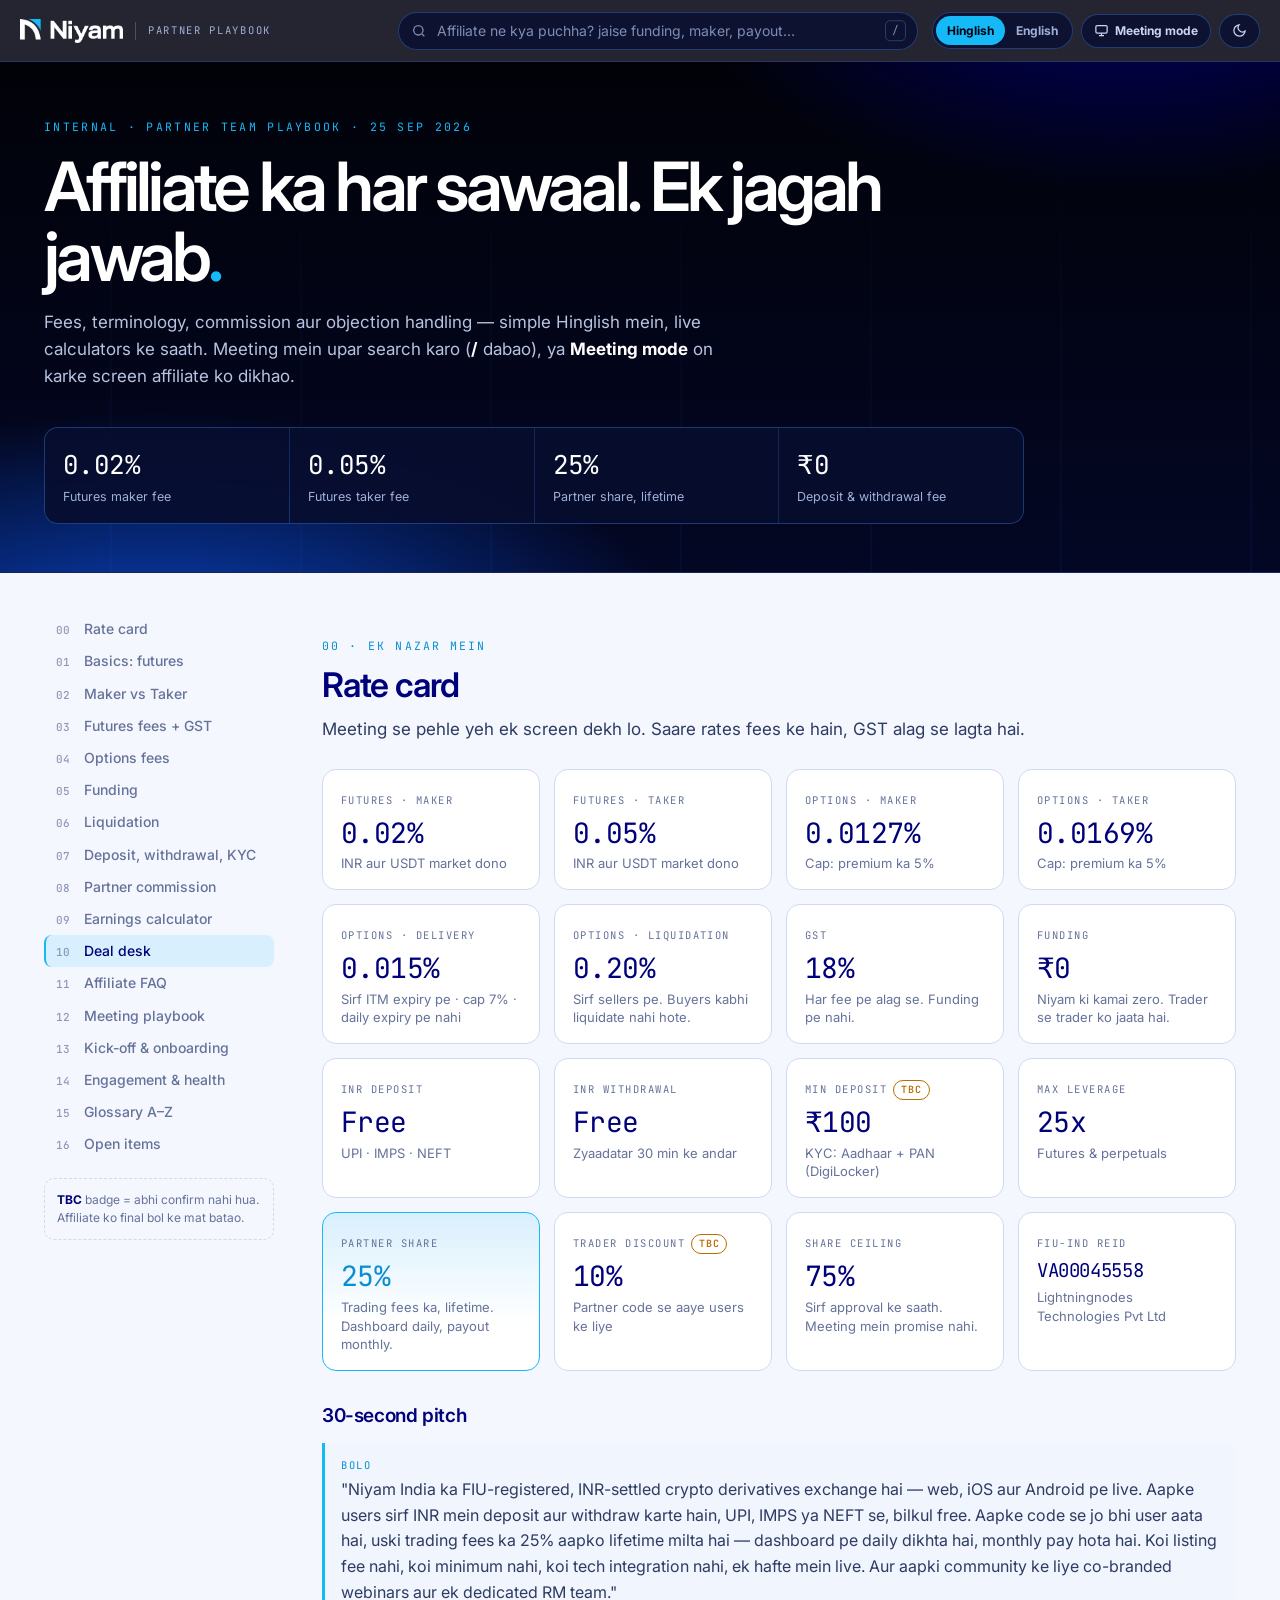
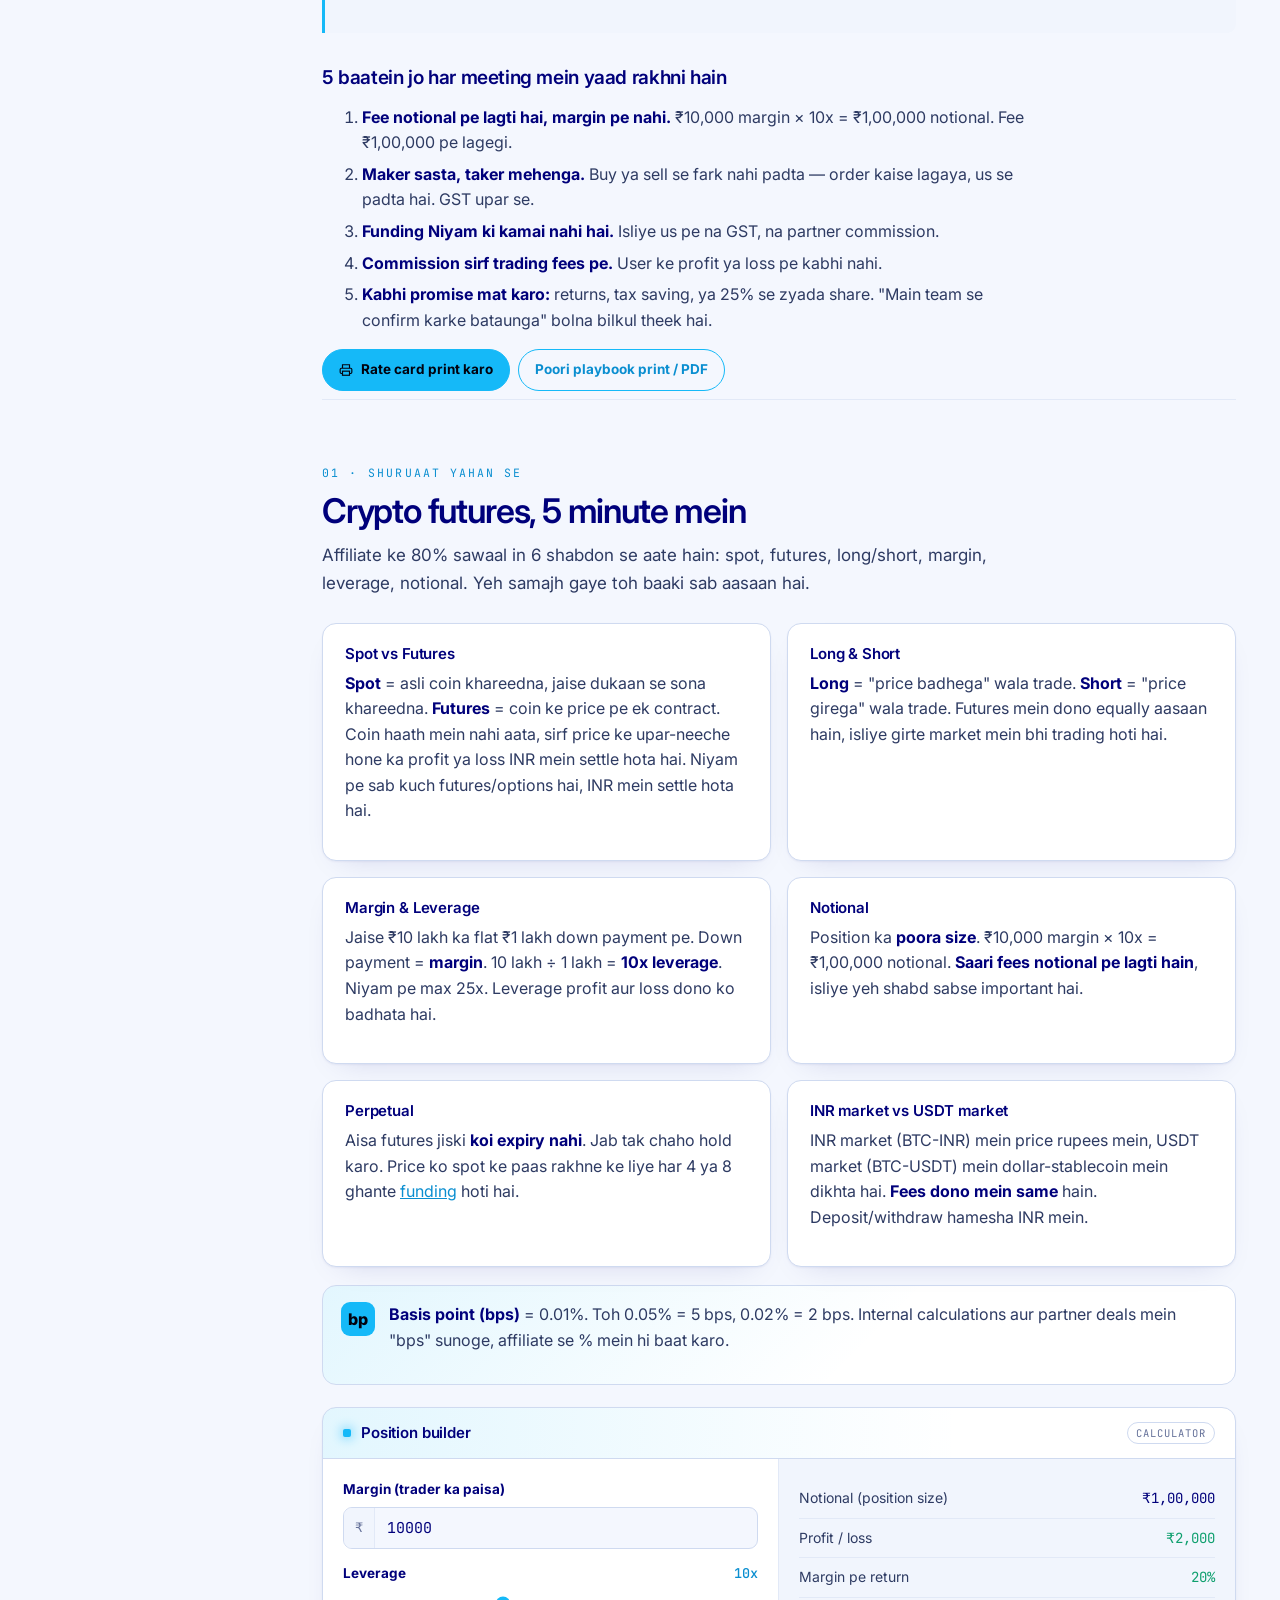
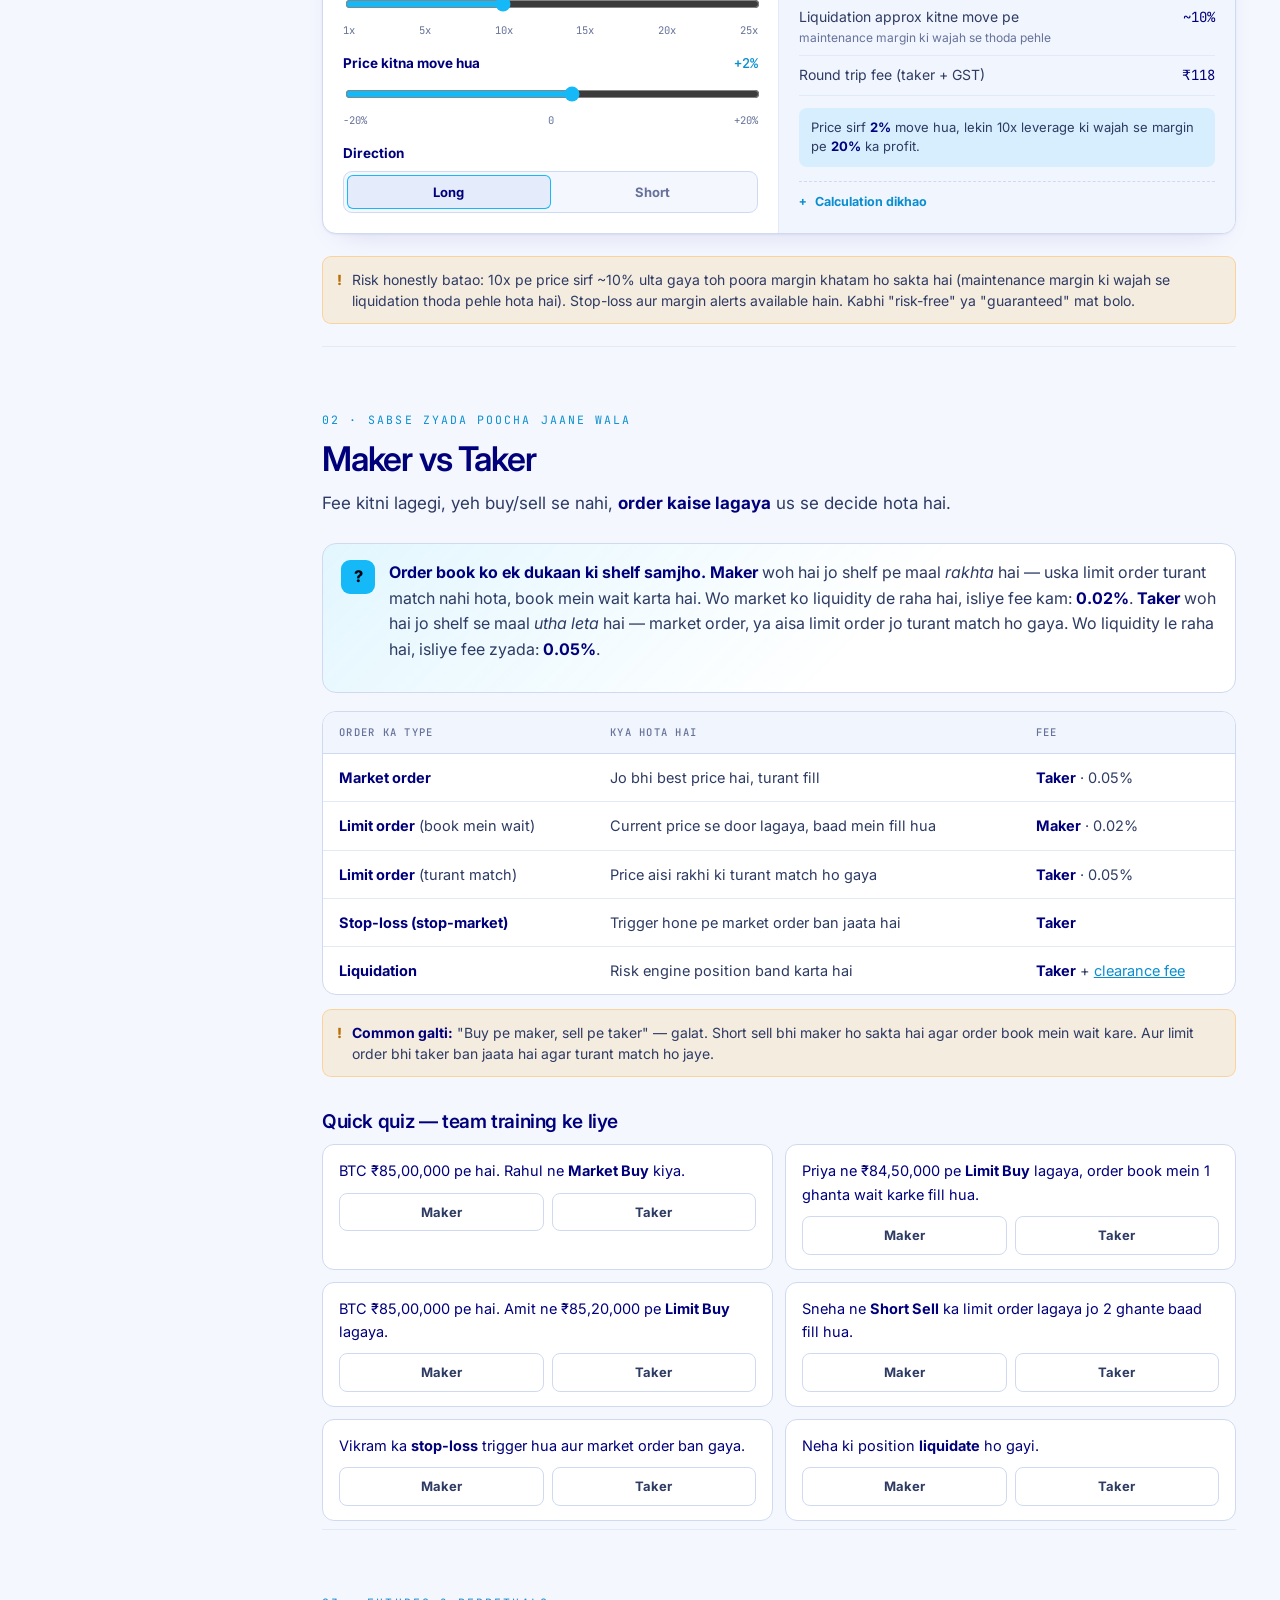
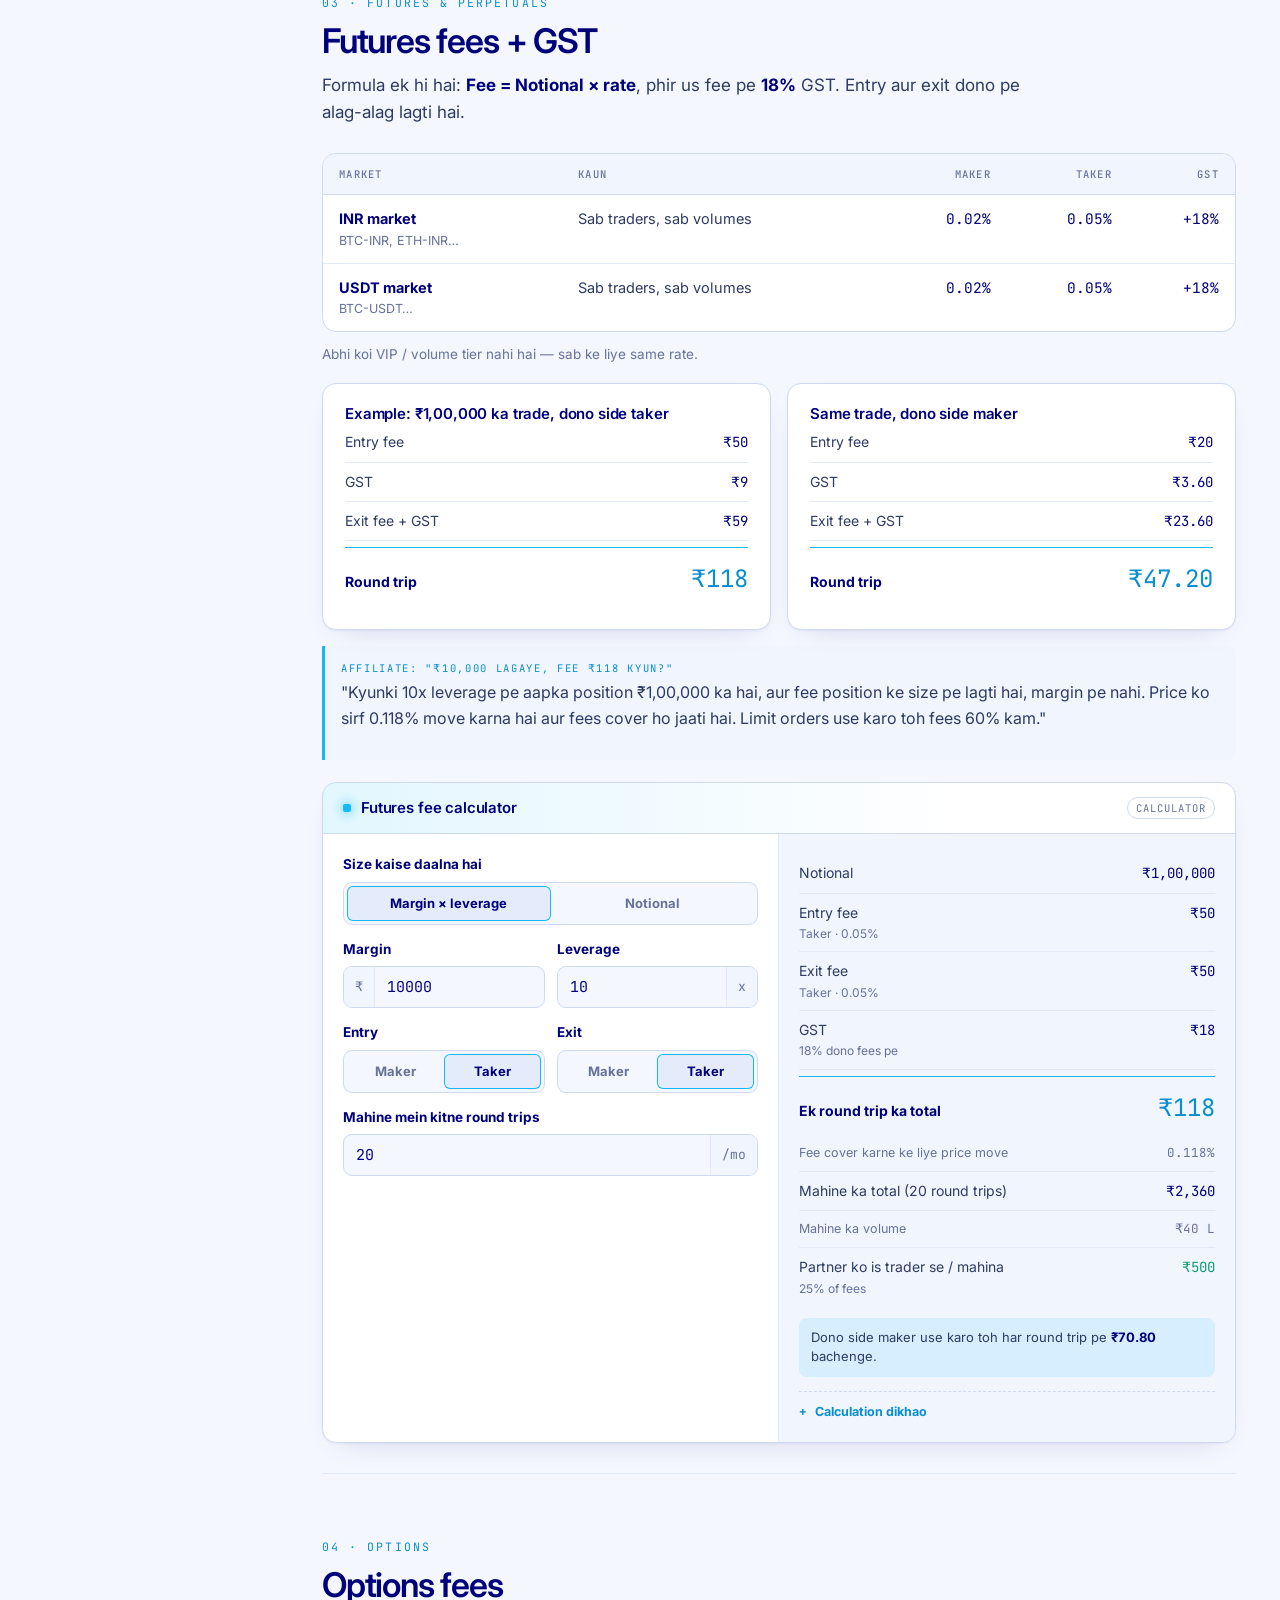
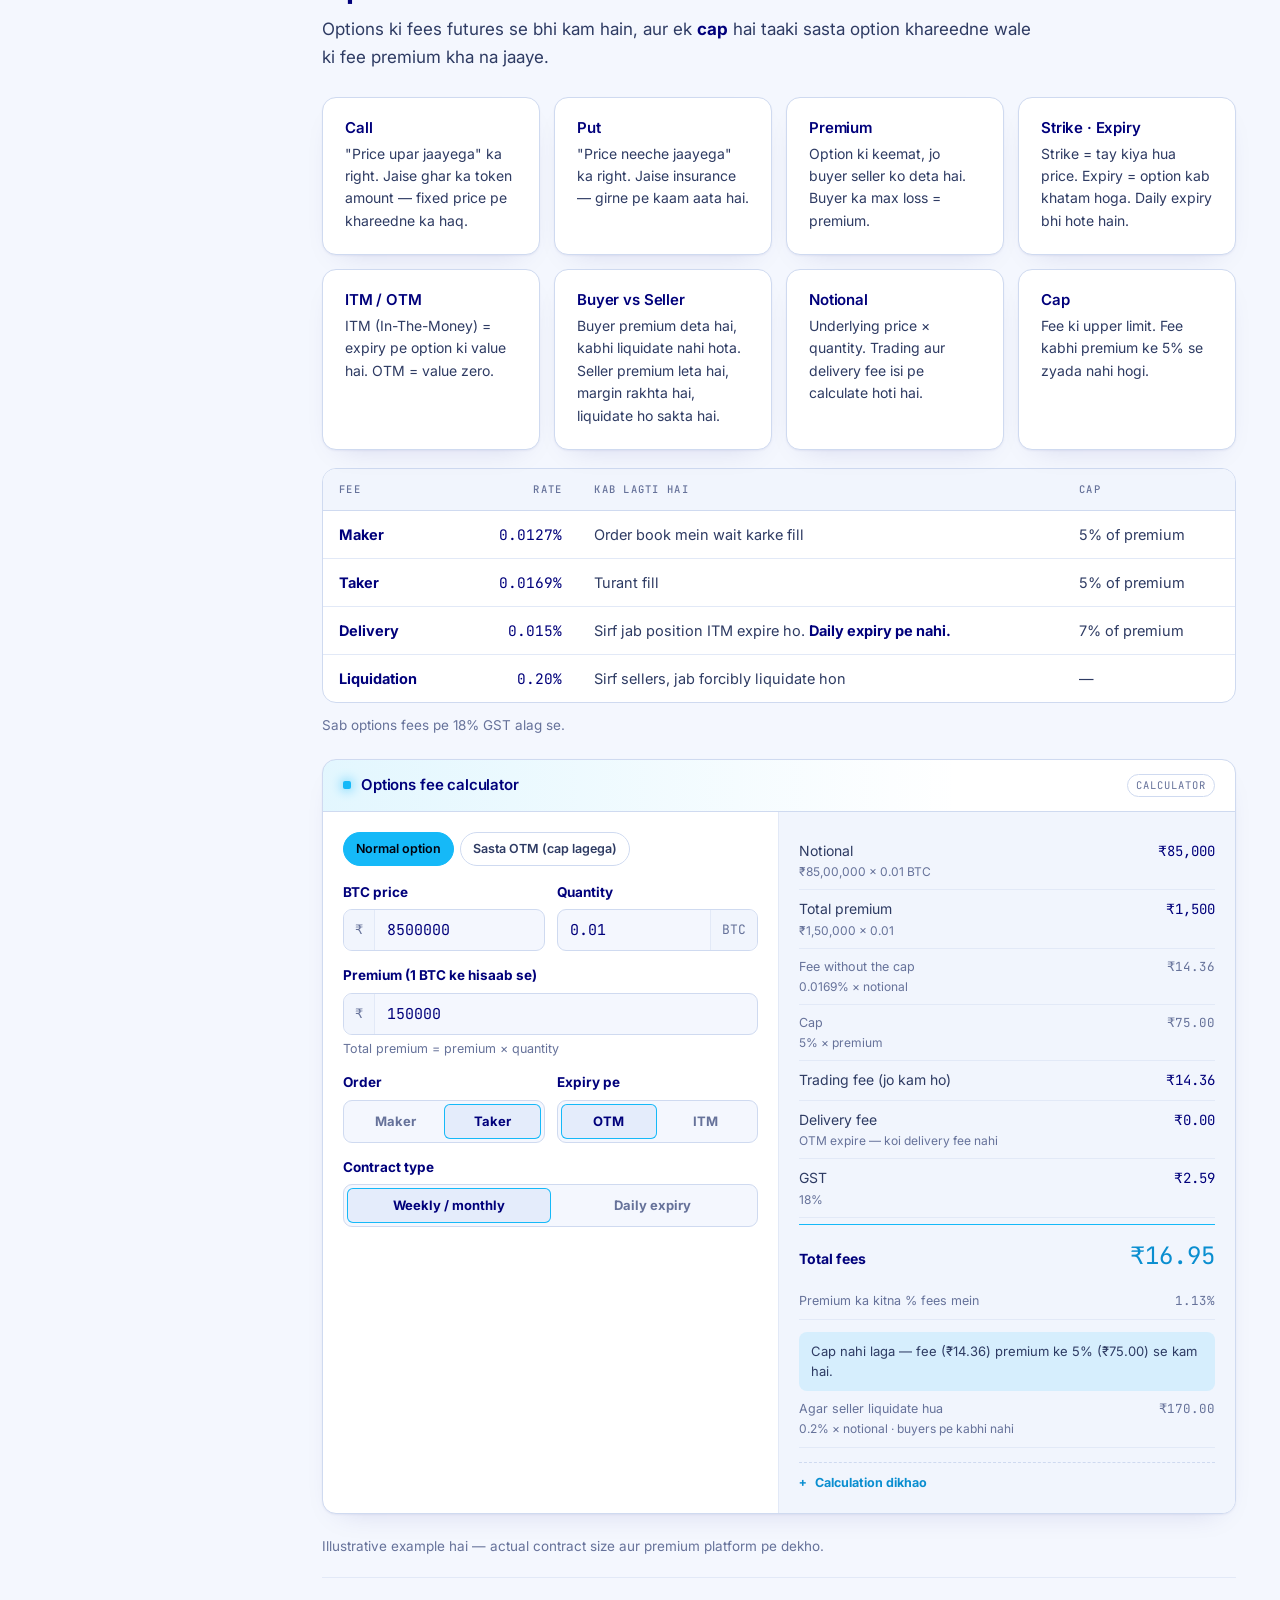
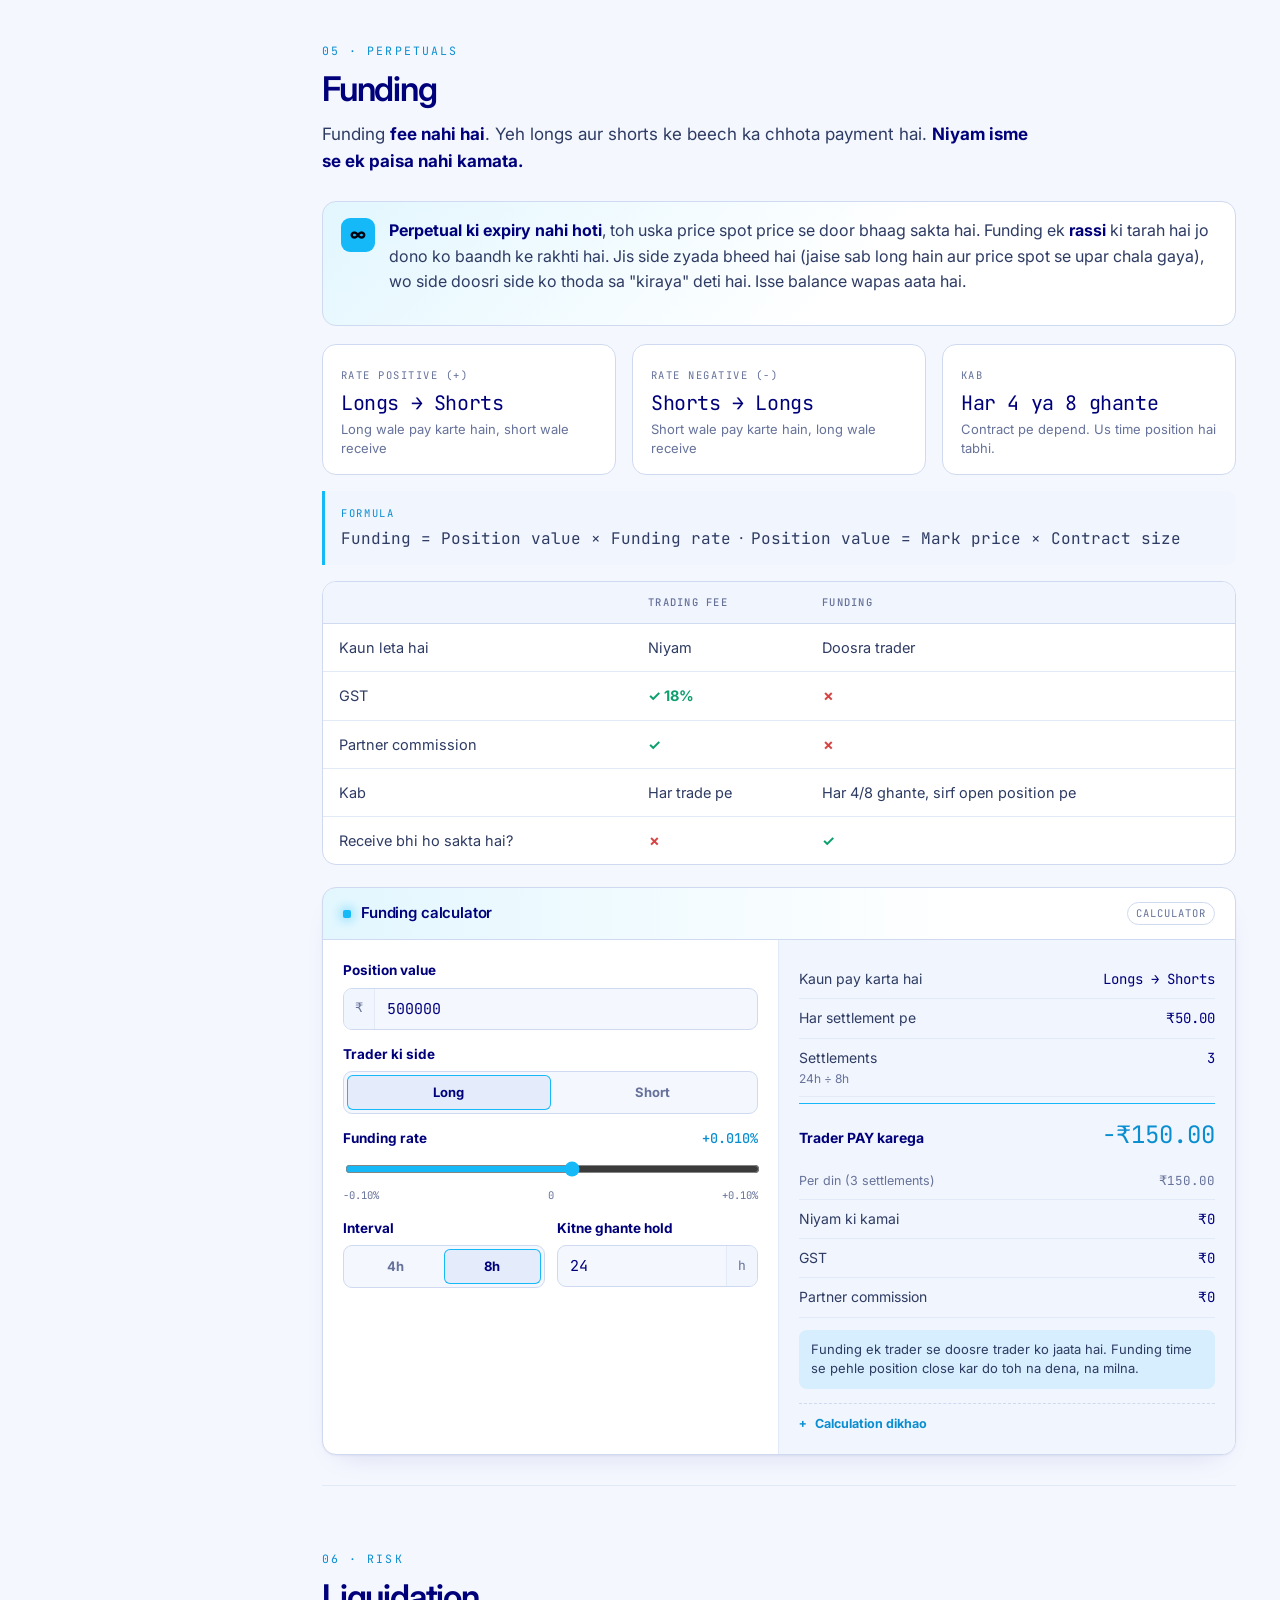
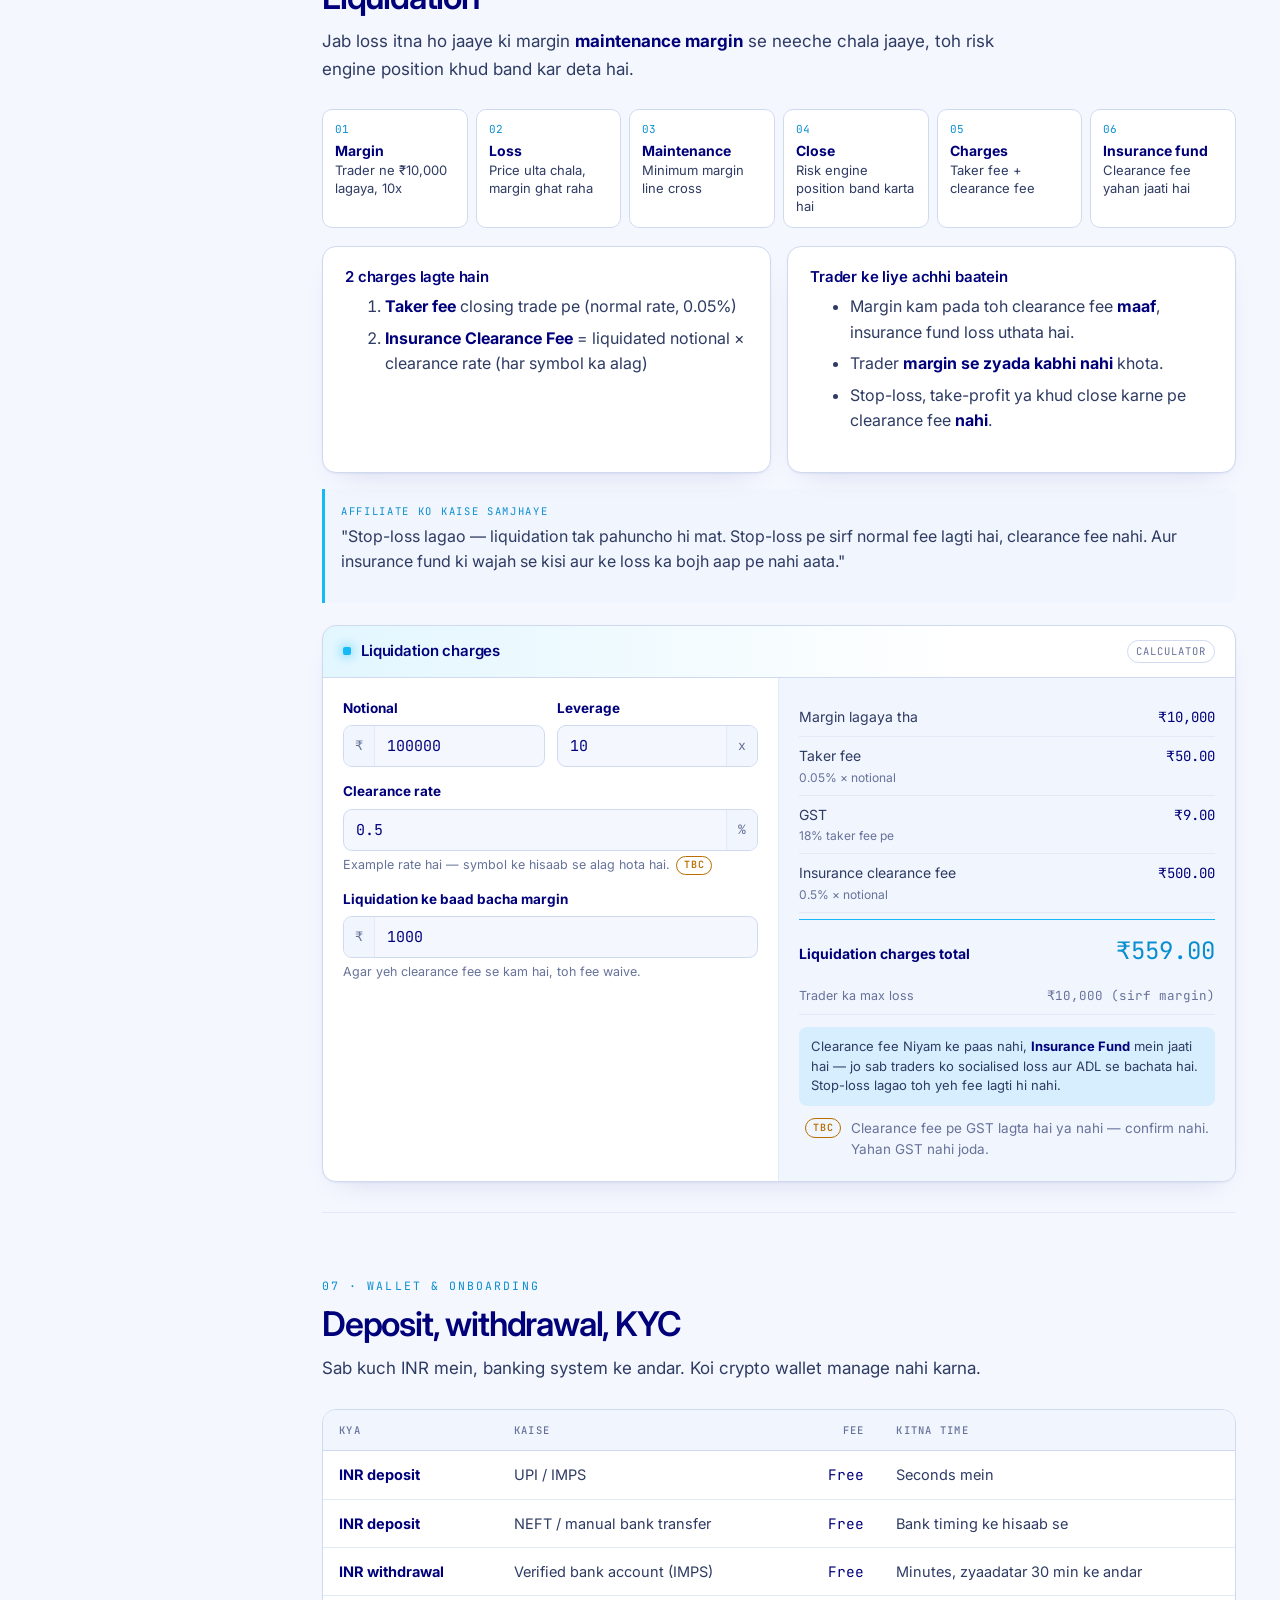
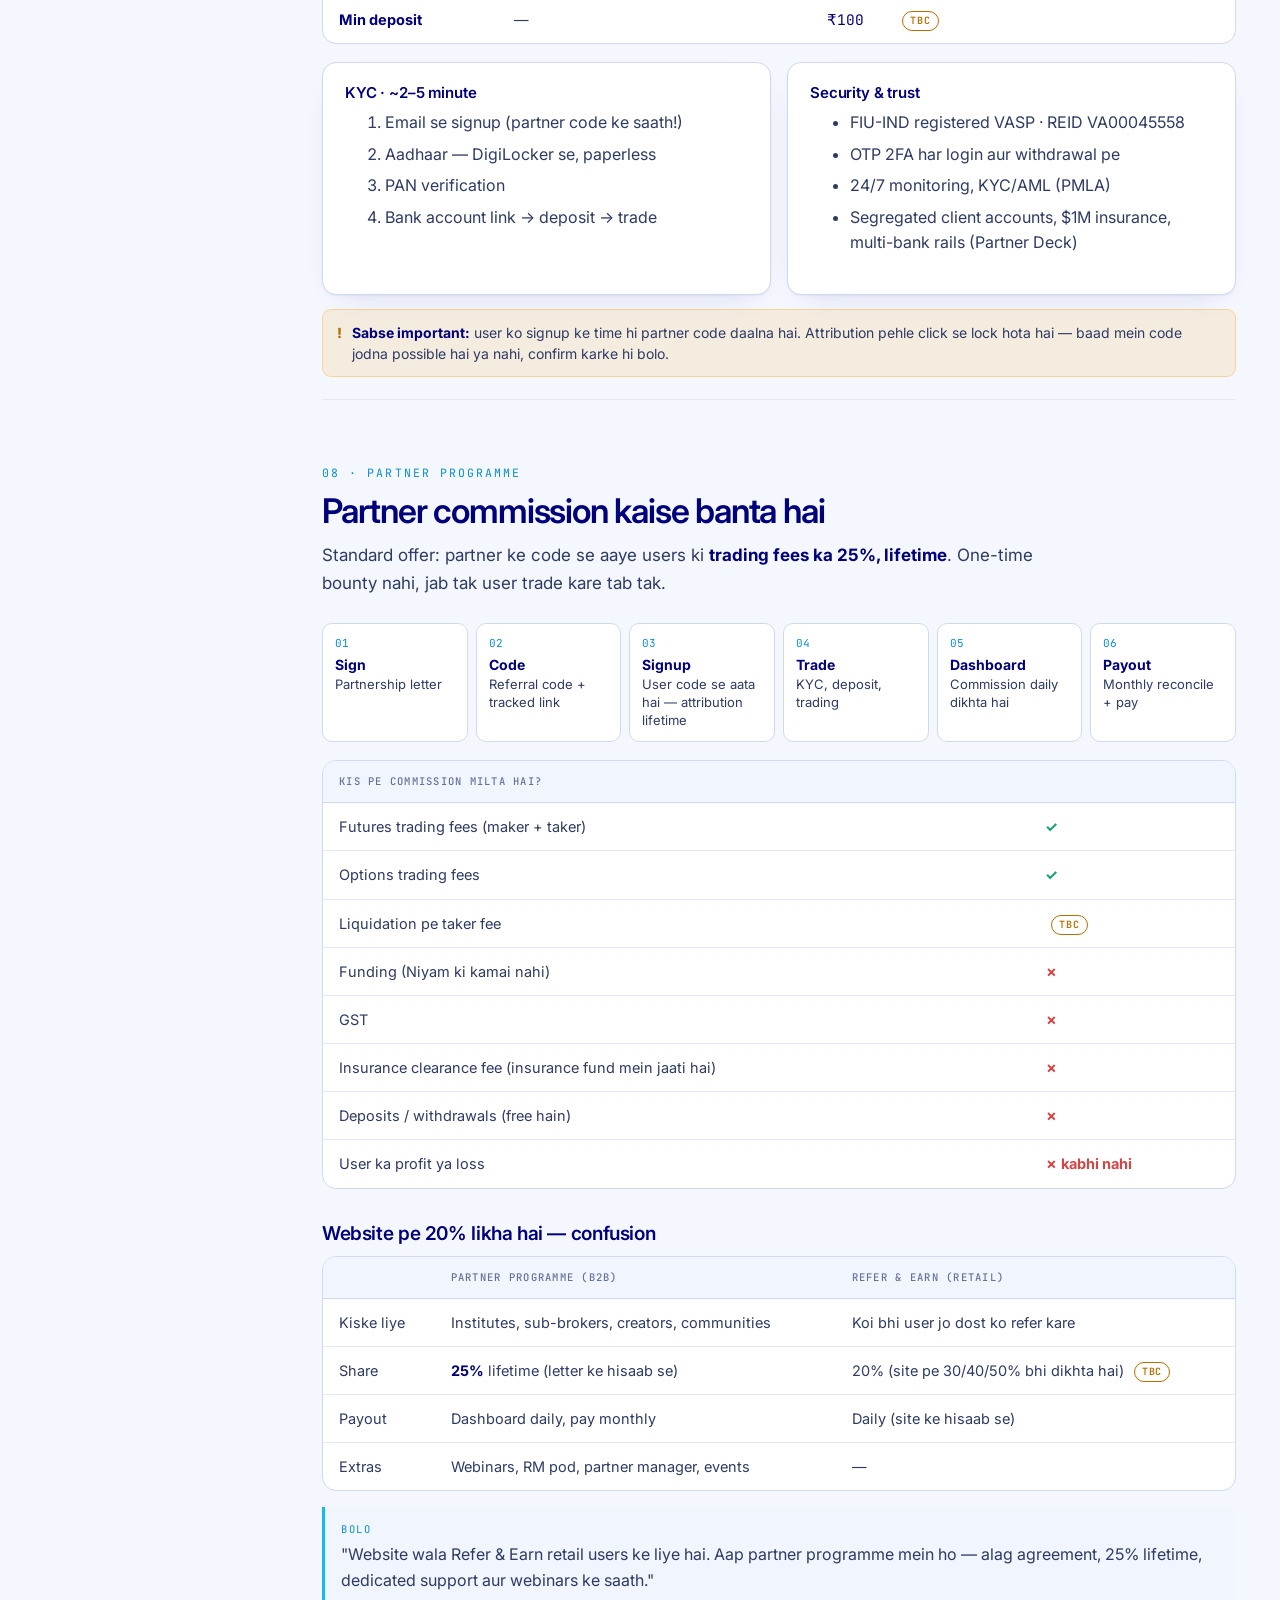
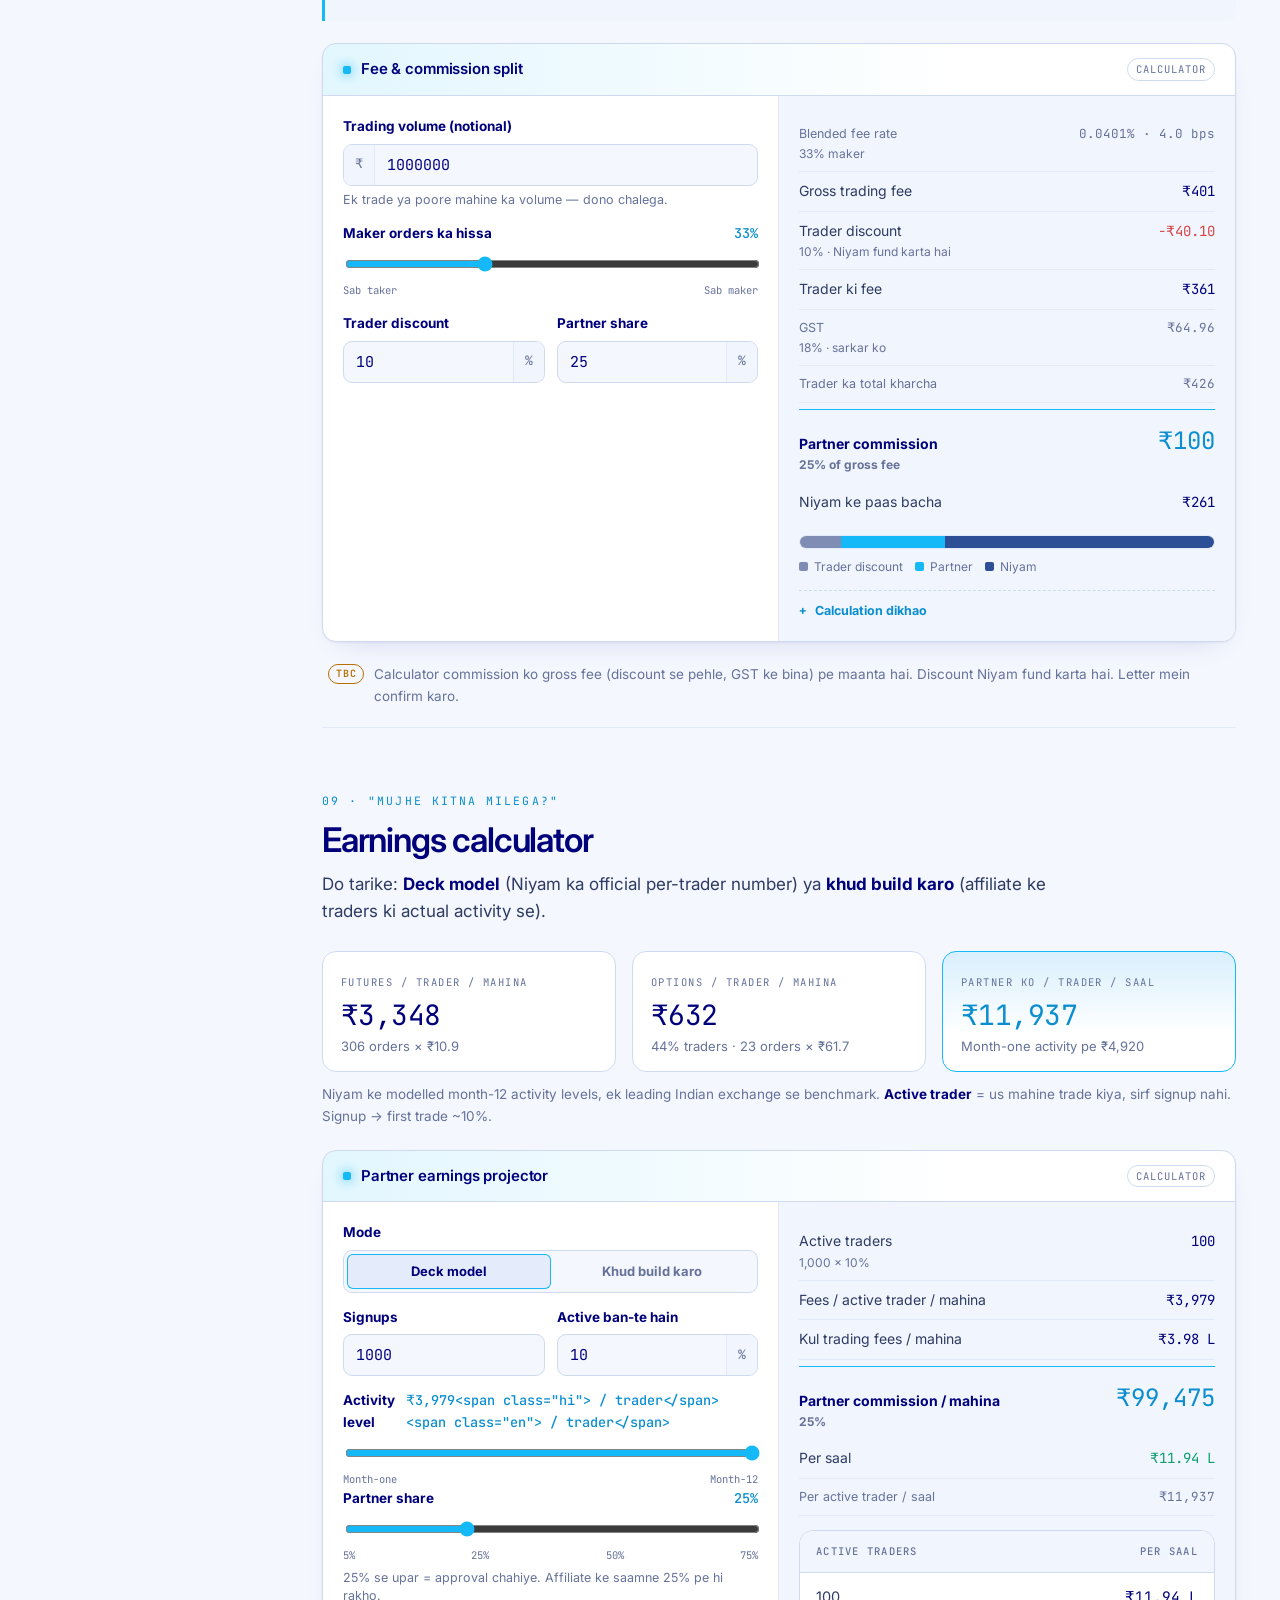
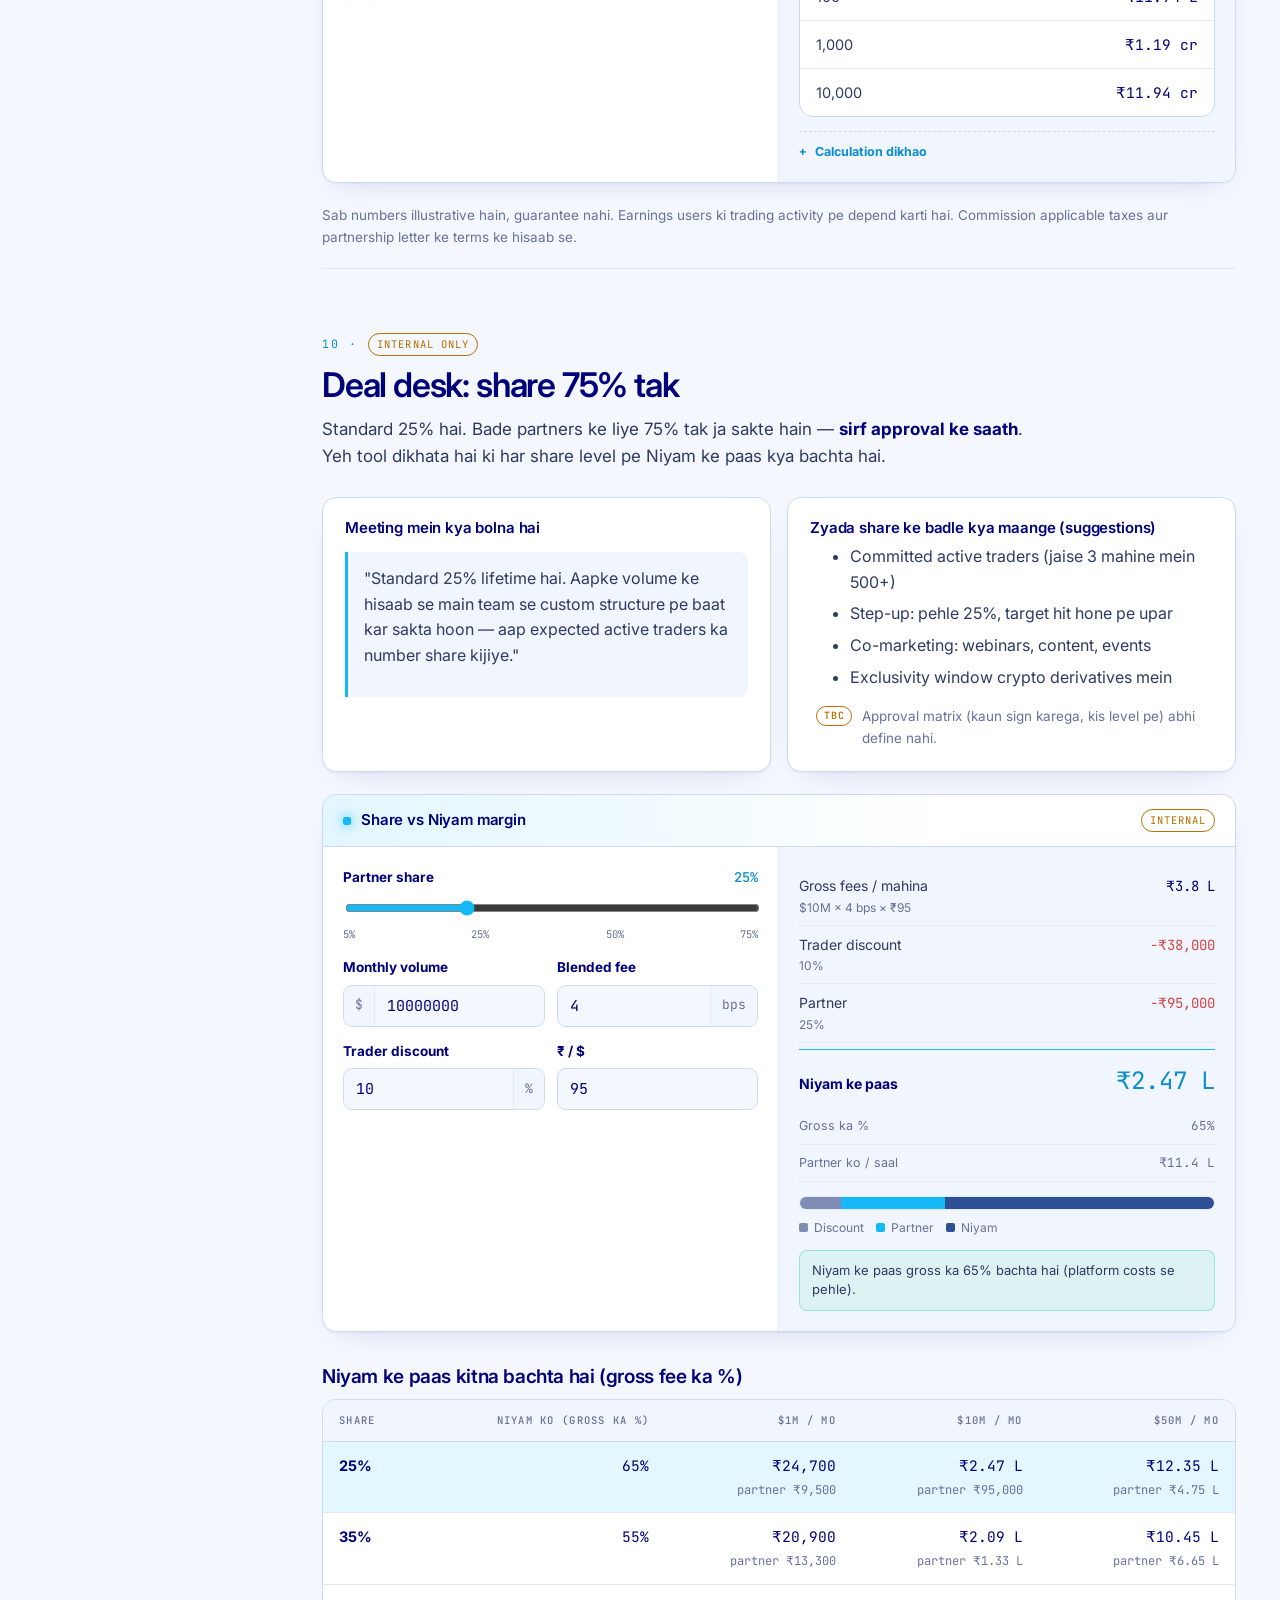
==== commit 44179f80: "Add partner kick-off/engagement sections and shareable Partner Kit Playbook (internal): - Section 13" ====
--- a/index.html
+++ b/index.html
@@ -89,8 +89,10 @@
     <li class="internal"><a href="#dealdesk"><span class="n">10</span>Deal desk</a></li>
     <li><a href="#faq"><span class="n">11</span><span class="hi">Affiliate FAQ</span><span class="en">Affiliate FAQ</span></a></li>
     <li><a href="#meeting"><span class="n">12</span><span class="hi">Meeting playbook</span><span class="en">Meeting playbook</span></a></li>
-    <li><a href="#glossary"><span class="n">13</span><span class="hi">Glossary A–Z</span><span class="en">Glossary A–Z</span></a></li>
-    <li class="internal"><a href="#open"><span class="n">14</span><span class="hi">Open items</span><span class="en">Open items</span></a></li>
+    <li class="internal"><a href="#kickoff"><span class="n">13</span><span class="hi">Kick-off &amp; onboarding</span><span class="en">Kick-off &amp; onboarding</span></a></li>
+    <li class="internal"><a href="#engagement"><span class="n">14</span><span class="hi">Engagement &amp; health</span><span class="en">Engagement &amp; health</span></a></li>
+    <li><a href="#glossary"><span class="n">15</span><span class="hi">Glossary A–Z</span><span class="en">Glossary A–Z</span></a></li>
+    <li class="internal"><a href="#open"><span class="n">16</span><span class="hi">Open items</span><span class="en">Open items</span></a></li>
   </ol>
   <div class="tocfoot internal">
     <span class="hi"><b>TBC</b> badge = abhi confirm nahi hua. Affiliate ko final bol ke mat batao.</span>
@@ -816,10 +818,212 @@
   </div>
 </section>
 
-<!-- ============ 13 GLOSSARY ============ -->
+<!-- ============ 13 KICK-OFF (internal) ============ -->
+<section class="sec internal" id="kickoff">
+  <div class="sec-hd">
+    <div class="eyebrow">13 · <span class="pill int">Internal only</span> · <span class="hi">Sign ke baad</span><span class="en">After signing</span></div>
+    <h2><span class="hi">Kick-off aur onboarding</span><span class="en">Kick-off &amp; onboarding</span></h2>
+    <p class="lead hi">Signature tak sales ka kaam, uske baad hamara. Ek hi goal: <b>pehle 30 din mein partner ka pehla funded referral</b> (user ne KYC, deposit aur pehla trade kiya). Jo partner 30 din mein kuch nahi bhejta, wo aksar kabhi shuru nahi karta.</p>
+    <p class="lead en">Sales owns everything up to the signature; we own everything after. One goal: <b>the partner’s first funded referral within 30 days</b> (a user who completes KYC, deposits and makes a first trade). Partners who send nothing in 30 days rarely start at all.</p>
+  </div>
+
+  <div class="warn"><span class="ic">!</span><div>
+    <span class="hi"><b>Partner ko sirf Partner Kit ka link bhejo, ye playbook kabhi nahi.</b> Meeting mode sirf screen pe chhupata hai; internal data (deal desk, 75% ceiling, open items) is page ke source mein rehta hai. Partner Kit alag page hai aur usme sirf partner-safe data hai.</span>
+    <span class="en"><b>Send partners the Partner Kit link only, never this playbook.</b> Meeting mode only hides things on screen; internal data (deal desk, the 75% ceiling, open items) is still in this page’s source. The Partner Kit is a separate page with partner-safe data only.</span>
+    <div class="actions" style="margin-top:10px"><a class="btn sm" href="partner-kit.html" target="_blank" rel="noopener"><span class="hi">Partner Kit kholo</span><span class="en">Open the Partner Kit</span></a></div>
+  </div></div>
+
+  <div class="subsec">
+    <h3><span class="hi">Lifecycle aur SLAs</span><span class="en">Lifecycle and SLAs</span></h3>
+    <div class="tablewrap"><table class="t">
+      <thead><tr><th><span class="hi">Stage</span><span class="en">Stage</span></th><th><span class="hi">Kab</span><span class="en">When</span></th><th>Owner</th><th><span class="hi">Done kab</span><span class="en">Done when</span></th></tr></thead>
+      <tbody>
+        <tr><td><b>Handover</b></td><td>Day 0</td><td>Sales → PSM</td><td><span class="hi">Handover note poora. <b>Iske bina kick-off book nahi hoga.</b></span><span class="en">Handover note complete. <b>No kick-off is booked without it.</b></span></td></tr>
+        <tr><td><b>Setup</b></td><td>Day 0–2</td><td>PSM</td><td><span class="hi">Code + links live, dashboard access, documents, SEBI declaration, compliance attestation sign</span><span class="en">Code and links live, dashboard access, documents, SEBI declaration, compliance attestation signed</span></td></tr>
+        <tr><td><b>Kick-off</b></td><td><span class="hi"><span data-r="kickoffDays"></span> business days ke andar</span><span class="en">Within <span data-r="kickoffDays"></span> business days</span></td><td>PSM + sales + RM lead</td><td><span class="hi">Mutual success plan <span data-r="recapHours"></span> ghante mein bheja</span><span class="en">Mutual success plan sent within <span data-r="recapHours"></span> hours</span></td></tr>
+        <tr><td><b><span class="hi">Activation check</span><span class="en">Activation check</span></b></td><td>Day 7</td><td>PSM</td><td><span class="hi">Pehla post live; test signup dashboard pe dikha</span><span class="en">First post live; test signup seen on the dashboard</span></td></tr>
+        <tr><td><b>Webinar #1</b></td><td>Day 21</td><td>PSM + education</td><td><span class="hi">Delivered</span><span class="en">Delivered</span></td></tr>
+        <tr><td><b>Day-30 review</b></td><td>Day 30</td><td>PSM</td><td><span class="hi">Pehla funded referral, ya partner amber + recovery plan</span><span class="en">First funded referral, or partner set to amber with a recovery plan</span></td></tr>
+        <tr><td><b>Day-60</b></td><td>Day 60</td><td>PSM</td><td><span class="hi">Doosra campaign; active traders plan ke hisaab se</span><span class="en">Second campaign run; active traders tracking to plan</span></td></tr>
+        <tr><td><b><span class="hi">Pehla QBR</span><span class="en">First QBR</span></b></td><td>Day 90</td><td>PSM + lead</td><td><span class="hi">Tier review; agle quarter ka plan</span><span class="en">Tier reviewed; next quarter planned</span></td></tr>
+      </tbody>
+    </table></div>
+  </div>
+
+  <div class="subsec grid2">
+    <div class="card card-pad">
+      <h4><span class="hi">Handover note (sales bharta hai)</span><span class="en">Handover note (sales fills it in)</span></h4>
+      <ul class="check" style="margin-top:8px">
+        <li class="hi">Partner type aur legal entity</li><li class="en">Partner type and legal entity</li>
+        <li class="hi">Log: decision-maker, roz ka contact, content lead</li><li class="en">People: decision-maker, day-to-day contact, content lead</li>
+        <li class="hi">Audience: har channel pe size, language, experience, abhi kya trade karte hain</li><li class="en">Audience: size by channel, languages, experience, what they trade today</li>
+        <li class="hi">Deal: kyun sign kiya, aur kaunse exchanges ke saath hain, share + approval reference, trader discount</li><li class="en">Deal: why they signed, other exchanges they work with, share and approval reference, trader discount</li>
+        <li class="hi"><b>Sales ka har promise</b> (webinar dates, RM pod, landing page, events)</li><li class="en"><b>Every promise sales made</b> (webinar dates, RM pod, landing page, events)</li>
+        <li class="hi">Month 1–3 targets: funded referrals, active traders</li><li class="en">Targets for months 1–3: funded referrals, active traders</li>
+        <li class="hi">Compliance: SEBI status, purane content mein red flags, under-18 audience</li><li class="en">Compliance: SEBI status, red flags in past content, audience under 18</li>
+        <li class="hi">Khule sawaal, har ek ka owner</li><li class="en">Open questions, each with an owner</li>
+      </ul>
+    </div>
+    <div class="card card-pad">
+      <h4><span class="hi">Setup checklist (Day 0–2)</span><span class="en">Setup checklist (days 0–2)</span></h4>
+      <ul class="check" style="margin-top:8px">
+        <li>PAN, GSTIN <span class="hi">(agar registered)</span><span class="en">(if registered)</span>, <span class="hi">bank details, entity proof</span><span class="en">bank details, entity proof</span> <span class="tbc" title="Finance and legal to confirm the list">TBC</span></li>
+        <li class="hi"><b>SEBI declaration:</b> AP/sub-broker, IA, RA ya broker? Haan to legal review pehle, phir hi aage</li><li class="en"><b>SEBI declaration:</b> AP/sub-broker, IA, RA or broker? If yes, legal review first, and only then proceed</li>
+        <li class="hi">Compliance briefing + attestation sign (Partner Kit §03 ke rules)</li><li class="en">Compliance briefing and signed attestation (the rules in Partner Kit §03)</li>
+        <li class="hi">Referral code + har channel ke tracked links</li><li class="en">Referral code and tracked links per channel</li>
+        <li class="hi">Dashboard access; test signup</li><li class="en">Dashboard access; a test signup</li>
+        <li class="hi">Partner Telegram group mein add</li><li class="en">Added to the partner Telegram group</li>
+      </ul>
+    </div>
+  </div>
+
+  <div class="subsec">
+    <h3><span class="hi">Kick-off call (45 minute)</span><span class="en">Kick-off call (45 minutes)</span></h3>
+    <div class="tablewrap"><table class="t">
+      <thead><tr><th>Min</th><th>Block</th><th><span class="hi">Kya</span><span class="en">What</span></th></tr></thead>
+      <tbody>
+        <tr><td class="num">0–5</td><td><b><span class="hi">Intro aur roles</span><span class="en">Intros and roles</span></b></td><td><span class="hi">PSM, RM pod lead, escalation contact; partner ka point person</span><span class="en">PSM, RM pod lead, escalation contact; the partner’s point person</span></td></tr>
+        <tr><td class="num">5–12</td><td><b><span class="hi">Unke goals</span><span class="en">Their goals</span></b></td><td><span class="hi">30/90/180 din mein success, <b>funded referrals aur active traders</b> mein, signups mein nahi</span><span class="en">Success at 30, 90 and 180 days in <b>funded referrals and active traders</b>, not signups</span></td></tr>
+        <tr><td class="num">12–20</td><td><b><span class="hi">Programme recap</span><span class="en">Programme recap</span></b></td><td><span class="hi">Kis pe commission (§08), attribution, statement aur payout, TDS/GST lines, <span data-r="claimWindowDays"></span>-din ka claim window</span><span class="en">What earns commission (§08), attribution, statement and payout, TDS/GST lines, the <span data-r="claimWindowDays"></span>-day claim window</span></td></tr>
+        <tr><td class="num">20–28</td><td><b>Compliance</b></td><td><span class="hi">Disclaimer, #ad, banned words, no calls/tips, no KYC handling, no paid ads, review flow. Attestation sign.</span><span class="en">Disclaimer, #ad, banned words, no calls or tips, no KYC handling, no paid ads, review flow. Attestation signed.</span></td></tr>
+        <tr><td class="num">28–36</td><td><b><span class="hi">Live setup</span><span class="en">Live setup</span></b></td><td><span class="hi">Partner Kit link builder se har channel ka link; test signup; dashboard tour</span><span class="en">One link per channel with the Partner Kit link builder; test signup; dashboard tour</span></td></tr>
+        <tr><td class="num">36–42</td><td><b><span class="hi">30-din ka plan</span><span class="en">30-day plan</span></b></td><td><span class="hi">Announcement date, webinar #1 date, kit se pehle 3 posts</span><span class="en">Announcement date, webinar #1 date, first three posts from the kit</span></td></tr>
+        <tr><td class="num">42–45</td><td><b><span class="hi">Cadence</span><span class="en">Cadence</span></b></td><td><span class="hi">90 din tak har hafte 15-min check-in; recap <span data-r="recapHours"></span> ghante mein</span><span class="en">Weekly 15-minute check-ins for 90 days; recap within <span data-r="recapHours"></span> hours</span></td></tr>
+      </tbody>
+    </table></div>
+    <div class="say">
+      <span class="who"><span class="hi">Bolo (shuruaat)</span><span class="en">Say (opening)</span></span>
+      <p class="hi">"Aaj ka goal simple hai: agle 30 din mein aapke pehle kuch users KYC karke trade karein. Iske liye 45 minute mein hum aapke goals, rules, links aur pehle webinar ki date fix karenge."</p>
+      <p class="en">"Today’s goal is simple: in the next 30 days, your first few users complete KYC and trade. In 45 minutes we’ll fix your goals, the rules, your links and the date of your first webinar."</p>
+    </div>
+    <p class="note"><span class="hi"><b>Mutual success plan (1 page):</b> goals, 30/60/90 targets, audience segments, content aur webinar dates, dono taraf ke owners, action tracker, review dates.</span><span class="en"><b>Mutual success plan (one page):</b> goals, 30/60/90 targets, audience segments, content and webinar dates, owners on both sides, action tracker, review dates.</span></p>
+  </div>
+
+  <div class="subsec">
+    <h3><span class="hi">30/60/90 partner type ke hisaab se</span><span class="en">30/60/90 by partner type</span></h3>
+    <div class="tablewrap"><table class="t">
+      <thead><tr><th></th><th><span class="hi">Din 0–30</span><span class="en">Days 0–30</span></th><th><span class="hi">Din 31–60</span><span class="en">Days 31–60</span></th><th><span class="hi">Din 61–90</span><span class="en">Days 61–90</span></th></tr></thead>
+      <tbody>
+        <tr><td><b>Institute</b></td><td><span class="hi">Batch mein module; webinar #1 (basics + risk); KYC kaise hota hai, dikhao (documents nahi lena)</span><span class="en">Module in a batch; webinar #1 (basics and risk); show how KYC works (never take documents)</span></td><td><span class="hi">Webinar #2 (margin, leverage, liquidation); batch Q&amp;A</span><span class="en">Webinar #2 (margin, leverage, liquidation); batch Q&amp;A</span></td><td><span class="hi">Advanced session; QBR</span><span class="en">Advanced session; QBR</span></td></tr>
+        <tr><td><b>Creator</b></td><td><span class="hi">Launch video/short + carousel series; label ke saath live Q&amp;A</span><span class="en">Launch video or short and carousel series; live Q&amp;A with the label</span></td><td><span class="hi">Explainer series (fees, funding); co-branded live</span><span class="en">Explainer series (fees, funding); co-branded live</span></td><td><span class="hi">Kya chala, review; agla calendar</span><span class="en">Review what worked; next calendar</span></td></tr>
+        <tr><td><b>Sub-broker</b> <span class="tbc" title="Only after legal clearance">legal</span></td><td><span class="hi">Personal capacity mein opted-in contacts; 1:1 walkthrough</span><span class="en">Personal-capacity outreach to opted-in contacts; one-to-one walkthroughs</span></td><td><span class="hi">Chhota group webinar</span><span class="en">Small-group webinar</span></td><td>QBR</td></tr>
+        <tr><td><b>Community</b></td><td><span class="hi">Pinned welcome + education posts; Niyam ke saath AMA</span><span class="en">Pinned welcome and education posts; AMA with Niyam</span></td><td><span class="hi">Har hafte education post; webinar</span><span class="en">Weekly education post; webinar</span></td><td><span class="hi">Community event; QBR</span><span class="en">Community event; QBR</span></td></tr>
+      </tbody>
+    </table></div>
+  </div>
+
+  <div class="subsec">
+    <h3><span class="hi">Templates (copy karo, [brackets] bharo)</span><span class="en">Templates (copy, then fill the [brackets])</span></h3>
+    <div class="tpls" data-tpl-group="kickoff"></div>
+  </div>
+</section>
+
+<!-- ============ 14 ENGAGEMENT (internal) ============ -->
+<section class="sec internal" id="engagement">
+  <div class="sec-hd">
+    <div class="eyebrow">14 · <span class="pill int">Internal only</span> · <span class="hi">Har hafte</span><span class="en">Every week</span></div>
+    <h2><span class="hi">Engagement aur partner health</span><span class="en">Engagement &amp; partner health</span></h2>
+    <p class="lead hi">Revenue sabse der se girta hai; engagement pehle. Har hafte health score dekho aur band badalte hi play chalao.</p>
+    <p class="lead en">Revenue is the last thing to drop; engagement drops first. Check the health score every week and run a play as soon as a band changes.</p>
+  </div>
+
+  <div class="flow">
+    <div><b>Clicks</b><span class="hi">Kit links</span><span class="en">Kit links</span></div>
+    <div><b>Signups</b><span class="hi">Account bane</span><span class="en">Accounts opened</span></div>
+    <div><b>KYC</b><span class="hi">KYC complete</span><span class="en">KYC complete</span></div>
+    <div><b>Deposit</b><span class="hi">Pehla deposit</span><span class="en">First deposit</span></div>
+    <div><b><span class="hi">Funded referral</span><span class="en">Funded referral</span></b><span class="hi">Pehla trade</span><span class="en">First trade</span></div>
+    <div><b><span class="hi">Active</span><span class="en">Active</span></b><span class="hi">Mahine mein ≥1 trade</span><span class="en">≥1 trade in the month</span></div>
+  </div>
+
+  <div class="grid4">
+    <div class="tile hl"><span class="k">North star</span><span class="v" data-r="activationTarget"></span><span class="d hi">Naye partners jinka day 30 tak funded referral (target)</span><span class="d en">New partners with a funded referral by day 30 (target)</span></div>
+    <div class="tile"><span class="k">Alert</span><span class="v" data-r="activationAlert"></span><span class="d hi">Isse neeche = onboarding mein problem</span><span class="d en">Below this = an onboarding problem</span></div>
+    <div class="tile"><span class="k">Green</span><span class="v" data-r="healthGreen"></span><span class="d hi">Score isse upar</span><span class="d en">Score at or above</span></div>
+    <div class="tile"><span class="k">Amber / Red</span><span class="v" data-r="healthAmber"></span><span class="d hi">Isse neeche red. Compliance breach = red, score kuch bhi ho.</span><span class="d en">Below this is red. Any compliance breach = red, whatever the score.</span></div>
+  </div>
+
+  <div class="subsec">
+    <h3><span class="hi">Health score (0–100), har hafte</span><span class="en">Health score (0–100), weekly</span></h3>
+    <div class="tablewrap"><table class="t"><thead><tr><th><span class="hi">Component</span><span class="en">Component</span></th><th class="num">Weight</th><th>Signal</th></tr></thead><tbody id="healthList"></tbody></table></div>
+    <p class="note"><span class="hi">Weights <code>config.js → health</code> mein; saal mein ek baar recalibrate karo. Band badalte hi PSM ko alert.</span><span class="en">Weights live in <code>config.js → health</code>; recalibrate once a year. Alert the PSM when a band changes.</span></p>
+  </div>
+
+  <div class="subsec">
+    <h3><span class="hi">Segments aur cadence</span><span class="en">Segments and cadence</span></h3>
+    <div class="tablewrap"><table class="t">
+      <thead><tr><th>Segment</th><th><span class="hi">Kaun</span><span class="en">Who</span></th><th>Cadence</th></tr></thead>
+      <tbody>
+        <tr><td><b>New</b></td><td><span class="hi">Pehle 90 din</span><span class="en">First 90 days</span></td><td><span class="hi">Har hafte 15-min check-in; day 30 aur 60 review; day 90 QBR</span><span class="en">Weekly 15-minute check-in; day-30 and day-60 reviews; QBR at day 90</span></td></tr>
+        <tr><td><b>Top</b></td><td><span class="hi">Fees ke hisaab se top ~10%</span><span class="en">Top ~10% by fees</span></td><td><span class="hi">Monthly business review, QBR, RM pod time, early access, featured webinars</span><span class="en">Monthly business review, QBR, RM pod time, early access, featured webinars</span></td></tr>
+        <tr><td><b>Core</b></td><td><span class="hi">Beech ka band (sabse achha return)</span><span class="en">The middle band (best return on effort)</span></td><td><span class="hi">Fortnightly, phir monthly check-in; QBR</span><span class="en">Fortnightly, then monthly check-in; QBR</span></td></tr>
+        <tr><td><b>Long tail</b></td><td><span class="hi">Baaki sab</span><span class="en">Everyone else</span></td><td><span class="hi">Automated nurture, weekly group office hours, monthly newsletter</span><span class="en">Automated nurture, weekly group office hours, monthly newsletter</span></td></tr>
+        <tr><td><b><span class="hi">Sab</span><span class="en">All</span></b></td><td>—</td><td><span class="hi">Dashboard se reconcile hone wala monthly statement; partner-type newsletter; Telegram group; commercial change ka <span data-r="noticeDays"></span> din ka notice</span><span class="en">Monthly statement that reconciles to the dashboard; newsletter by partner type; Telegram group; <span data-r="noticeDays"></span> days’ notice of commercial changes</span></td></tr>
+      </tbody>
+    </table></div>
+    <p class="note"><span class="hi"><b>QBR (75 min):</b> pichhle actions (10) · results vs plan (15) · funnel aur content (15) · agle quarter ke campaigns/webinars (15) · issues (10) · actions (10). 1-page dashboard ke saath. Partner QBR mana kare = disengagement ka signal.</span><span class="en"><b>QBR (75 min):</b> last quarter’s actions (10) · results vs plan (15) · funnel and content (15) · next quarter’s campaigns and webinars (15) · issues (10) · actions (10). Use a one-page dashboard. A partner who declines QBRs is disengaging.</span></p>
+  </div>
+
+  <div class="subsec">
+    <h3><span class="hi">Re-activation plays</span><span class="en">Re-activation plays</span></h3>
+    <div class="tablewrap"><table class="t">
+      <thead><tr><th>Trigger</th><th>Play</th></tr></thead>
+      <tbody>
+        <tr><td><span class="hi">Day 7 tak koi click nahi</span><span class="en">No link clicks by day 7</span></td><td><span class="hi">Personal call + unke main channel ke liye kit se ready posts</span><span class="en">Personal call plus ready posts from the kit for their main channel</span></td></tr>
+        <tr><td><span class="hi">Day 30 tak funded referral nahi</span><span class="en">No funded referral by day 30</span></td><td><span class="hi">Amber; recovery plan; webinar ya AMA date offer karo</span><span class="en">Amber; recovery plan; offer a webinar or AMA date</span></td></tr>
+        <tr><td><span class="hi">Signups hain, KYC atka</span><span class="en">Signups but KYC stuck</span></td><td><span class="hi">"KYC kaise hota hai" session; RM pod seedhe users se follow-up karta hai (partner documents kabhi nahi chhuta)</span><span class="en">"How KYC works" session; the RM pod follows up with users directly (the partner never touches documents)</span></td></tr>
+        <tr><td><span class="hi">KYC hua, trade nahi</span><span class="en">KYC done, no trades</span></td><td><span class="hi">Beginner webinar: fees, maker/taker, risk</span><span class="en">Beginner webinar: fees, maker/taker, risk</span></td></tr>
+        <tr><td><span class="hi">30 / 60 / 90 din koi naya funded referral nahi</span><span class="en">30 / 60 / 90 days with no new funded referral</span></td><td><span class="hi">Har baar naya angle: product launch, volatility explainer (education, call nahi), time-boxed campaign</span><span class="en">A fresh angle each time: product launch, volatility explainer (education, not calls), time-boxed campaign</span></td></tr>
+        <tr><td><span class="hi">Engagement gira</span><span class="en">Engagement dropped</span></td><td><span class="hi">Lead ko escalate; QBR offer</span><span class="en">Escalate to the lead; offer a QBR</span></td></tr>
+      </tbody>
+    </table></div>
+  </div>
+
+  <div class="subsec grid2">
+    <div>
+      <h3 style="margin-bottom:12px"><span class="hi">Escalations aur SLAs</span><span class="en">Escalations and SLAs</span></h3>
+      <div class="tablewrap"><table class="t" style="min-width:0">
+        <thead><tr><th>Issue</th><th>Owner → SLA</th></tr></thead>
+        <tbody>
+          <tr><td><span class="hi">Referred user ka support</span><span class="en">Referred-user support</span></td><td>RM pod</td></tr>
+          <tr><td><span class="hi">Attribution ("mera student nahi dikh raha")</span><span class="en">Attribution ("my student isn’t showing")</span></td><td>PSM → ops · <span data-r="disputeAck"></span>h / <span data-r="disputeInvestigate"></span>h / <span data-r="disputeResolveDays"></span>d</td></tr>
+          <tr><td><span class="hi">Payout ya statement</span><span class="en">Payout or statement</span></td><td>PSM → finance · <span class="hi">same</span><span class="en">same</span></td></tr>
+          <tr><td><span class="hi">Content review</span><span class="en">Content review</span></td><td>Compliance · <span data-r="contentReviewDays"></span>d</td></tr>
+          <tr><td><span class="hi">Compliance breach</span><span class="en">Compliance breach</span></td><td>PSM → compliance · <span class="hi">same day</span><span class="en">same day</span></td></tr>
+          <tr><td><span class="hi">Bada ya public complaint</span><span class="en">High-value or public complaint</span></td><td><span class="hi">Head of partnerships + legal · same day</span><span class="en">Head of partnerships + legal · same day</span></td></tr>
+        </tbody>
+      </table></div>
+      <p class="note"><span class="hi">Claims statement ke <span data-r="claimWindowDays"></span> din ke andar.</span><span class="en">Claims within <span data-r="claimWindowDays"></span> days of the statement.</span></p>
+    </div>
+    <div>
+      <h3 style="margin-bottom:12px"><span class="hi">Compliance monitoring</span><span class="en">Compliance monitoring</span></h3>
+      <ol class="prose">
+        <li class="hi"><b>Har mahine</b> partner posts ka sample audit.</li><li class="en"><b>Monthly</b> sample audit of partner posts.</li>
+        <li class="hi"><b>Chhoti galti</b> (label/disclaimer chhoota): <span data-r="cureDays"></span> din mein fix.</li><li class="en"><b>Minor</b> (missing label or disclaimer): fixed within <span data-r="cureDays"></span> days.</li>
+        <li class="hi"><b>Dobara:</b> likhit warning.</li><li class="en"><b>Repeated:</b> written warning.</li>
+        <li class="hi"><b>Serious</b> (return promise, impersonation, KYC handling, signal groups): turant suspend + legal review.</li><li class="en"><b>Serious</b> (return promises, impersonation, KYC handling, signal groups): immediate suspension and legal review.</li>
+        <li class="hi">Approvals aur attestations ka record rakho.</li><li class="en">Keep a record of approvals and attestations.</li>
+      </ol>
+      <h3 style="margin:18px 0 12px">Offboarding</h3>
+      <ul class="check">
+        <li class="hi">Letter ke hisaab se notice aur cure period</li><li class="en">Notice and cure period per the letter</li>
+        <li class="hi">Exit ke baad lifetime commission (for cause vs without cause) <span class="tbc">TBC</span></li><li class="en">Lifetime commission after exit (for cause vs without cause) <span class="tbc">TBC</span></li>
+        <li class="hi">Final statement; dashboard aur group access band</li><li class="en">Final statement; dashboard and group access removed</li>
+        <li class="hi">Co-branded assets withdraw; partner confirm kare ki Niyam user data nahi rakha</li><li class="en">Co-branded assets withdrawn; partner confirms they hold no Niyam user data</li>
+      </ul>
+    </div>
+  </div>
+
+  <div class="subsec">
+    <h3><span class="hi">Templates</span><span class="en">Templates</span></h3>
+    <div class="tpls" data-tpl-group="engage"></div>
+  </div>
+</section>
+
+<!-- ============ 15 GLOSSARY ============ -->
 <section class="sec" id="glossary">
   <div class="sec-hd">
-    <div class="eyebrow">13 · A–Z</div>
+    <div class="eyebrow">15 · A–Z</div>
     <h2>Glossary</h2>
     <p class="lead hi">Koi bhi shabd samajh na aaye toh yahan dekho.</p>
     <p class="lead en">If a word doesn't make sense, look it up here.</p>
@@ -828,10 +1032,10 @@
   <dl class="gloss" id="glossList"></dl>
 </section>
 
-<!-- ============ 14 OPEN ITEMS (internal) ============ -->
+<!-- ============ 16 OPEN ITEMS (internal) ============ -->
 <section class="sec internal" id="open">
   <div class="sec-hd">
-    <div class="eyebrow">14 · <span class="pill int">Internal only</span></div>
+    <div class="eyebrow">16 · <span class="pill int">Internal only</span></div>
     <h2><span class="hi">Open items — abhi confirm hona baaki</span><span class="en">Open items: still to confirm</span></h2>
     <p class="lead hi">In cheezon pe affiliate ko final jawab mat do. Confirm hote hi <code>assets/js/config.js</code> update karo.</p>
     <p class="lead en">Don't give affiliates a final answer on these. Update <code>assets/js/config.js</code> as each one is confirmed.</p>
@@ -852,6 +1056,7 @@
   <svg width="16" height="16" viewBox="0 0 24 24" fill="none" stroke="currentColor" stroke-width="2" aria-hidden="true"><path d="m18 15-6-6-6 6"/></svg>
 </button>
 
+<script src="assets/js/rates.js"></script>
 <script src="assets/js/config.js"></script>
 <script src="assets/js/content.js"></script>
 <script src="assets/js/calculators.js"></script>
--- a/assets/css/styles.css
+++ b/assets/css/styles.css
@@ -420,6 +420,39 @@
 .totop{position:fixed;right:18px;bottom:18px;z-index:40;width:42px;height:42px;border-radius:50%;border:1px solid var(--line);background:var(--surface);color:var(--head);cursor:pointer;display:grid;place-items:center;box-shadow:var(--shadow);opacity:0;pointer-events:none;transition:opacity .2s}
 .totop.show{opacity:1;pointer-events:auto}
 
+/* ---------- copyable templates (playbook + partner kit) ---------- */
+.tpls{display:grid;grid-template-columns:repeat(2,minmax(0,1fr));gap:12px}
+@media (max-width:820px){.tpls{grid-template-columns:1fr}}
+.tpl{background:var(--surface);border:1px solid var(--line);border-radius:12px;display:flex;flex-direction:column;min-width:0}
+.tpl-hd{display:flex;gap:10px;align-items:center;padding:12px 14px;border-bottom:1px solid var(--line-soft)}
+.tpl-hd h4{flex:1;min-width:0}
+.tpl-body{margin:0;padding:12px 14px;font-family:var(--f-body);font-size:13.5px;line-height:1.55;white-space:pre-wrap;word-break:break-word;color:var(--body);flex:1;max-height:320px;overflow:auto}
+.tpl-ft{display:flex;gap:8px;align-items:center;justify-content:space-between;padding:10px 14px;border-top:1px solid var(--line-soft);font-size:12px;color:var(--dim)}
+.btn.sm{font-size:12.5px;padding:6px 12px}
+.btn.done{background:var(--pos);border-color:var(--pos);color:#02030F}
+
+/* ---------- partner kit ---------- */
+.draftbar{background:var(--warn);color:#1a1000;text-align:center;font-size:13.5px;font-weight:700;padding:8px 16px}
+.disc{border:1px solid var(--line);border-left:3px solid var(--warn);border-radius:var(--r-sm);background:var(--surface-2);padding:14px 16px;margin:14px 0}
+.disc .k{display:block;font-family:var(--f-mono);font-size:10.5px;letter-spacing:.14em;text-transform:uppercase;color:var(--warn);margin-bottom:6px}
+.disc p{margin:0 0 10px;color:var(--head);font-weight:600}
+.tl{list-style:none;padding:0;margin:0;border-left:2px solid var(--line);margin-left:6px}
+.tl li{position:relative;padding:4px 0 14px 20px}
+.tl li:before{content:"";position:absolute;left:-7px;top:9px;width:12px;height:12px;border-radius:50%;background:var(--bg);border:2px solid var(--sky)}
+.tl .d{font-family:var(--f-mono);font-size:12px;color:var(--accent);display:block}
+.ticks{list-style:none;padding:0;margin:0}
+.ticks li{border-bottom:1px solid var(--line-soft)}
+.ticks li:last-child{border-bottom:0}
+.ticks label{display:flex;gap:12px;align-items:flex-start;padding:10px 0;cursor:pointer;font-size:15px}
+.ticks input{width:18px;height:18px;margin-top:3px;accent-color:var(--sky);flex-shrink:0}
+.ticks input:checked + span{color:var(--dim);text-decoration:line-through}
+.progress{font-family:var(--f-mono);font-size:12px;color:var(--dim);margin-top:8px}
+.linkout{font-family:var(--f-mono);font-size:13px;word-break:break-all;background:var(--surface-2);border:1px solid var(--line);border-radius:var(--r-sm);padding:12px 14px;color:var(--head);min-height:46px}
+.qr{display:flex;gap:16px;align-items:center;flex-wrap:wrap;margin-top:14px}
+.qr #qrBox{background:#fff;padding:10px;border-radius:10px;line-height:0;min-width:156px;min-height:156px}
+.kitfaq h3{margin:26px 0 10px}
+@media print{.draftbar,.tpl-ft,#qrWrap{display:none !important}}
+
 /* ---------- print ---------- */
 @media print{
   :root{--bg:#fff;--surface:#fff;--surface-2:#F5F7FC;--line:#D0D8EA;--line-soft:#E4E9F4;--head:#00007B;--body:#222;--dim:#555;--accent:#0A6FA8}
@@ -431,4 +464,7 @@
   details.faq > .ans{display:block}
   html[data-print="cheat"] .sec:not(#cheatsheet){display:none}
   html[data-print="cheat"] .hero{display:none}
-}
+  html[data-print="card"] .sec:not(#ratecard),html[data-print="card"] .hero,html[data-print="card"] .foot{display:none}
+  html[data-print="card"] #ratecard .actions{display:none}
+  .tpl-body{max-height:none;overflow:visible}
+}
